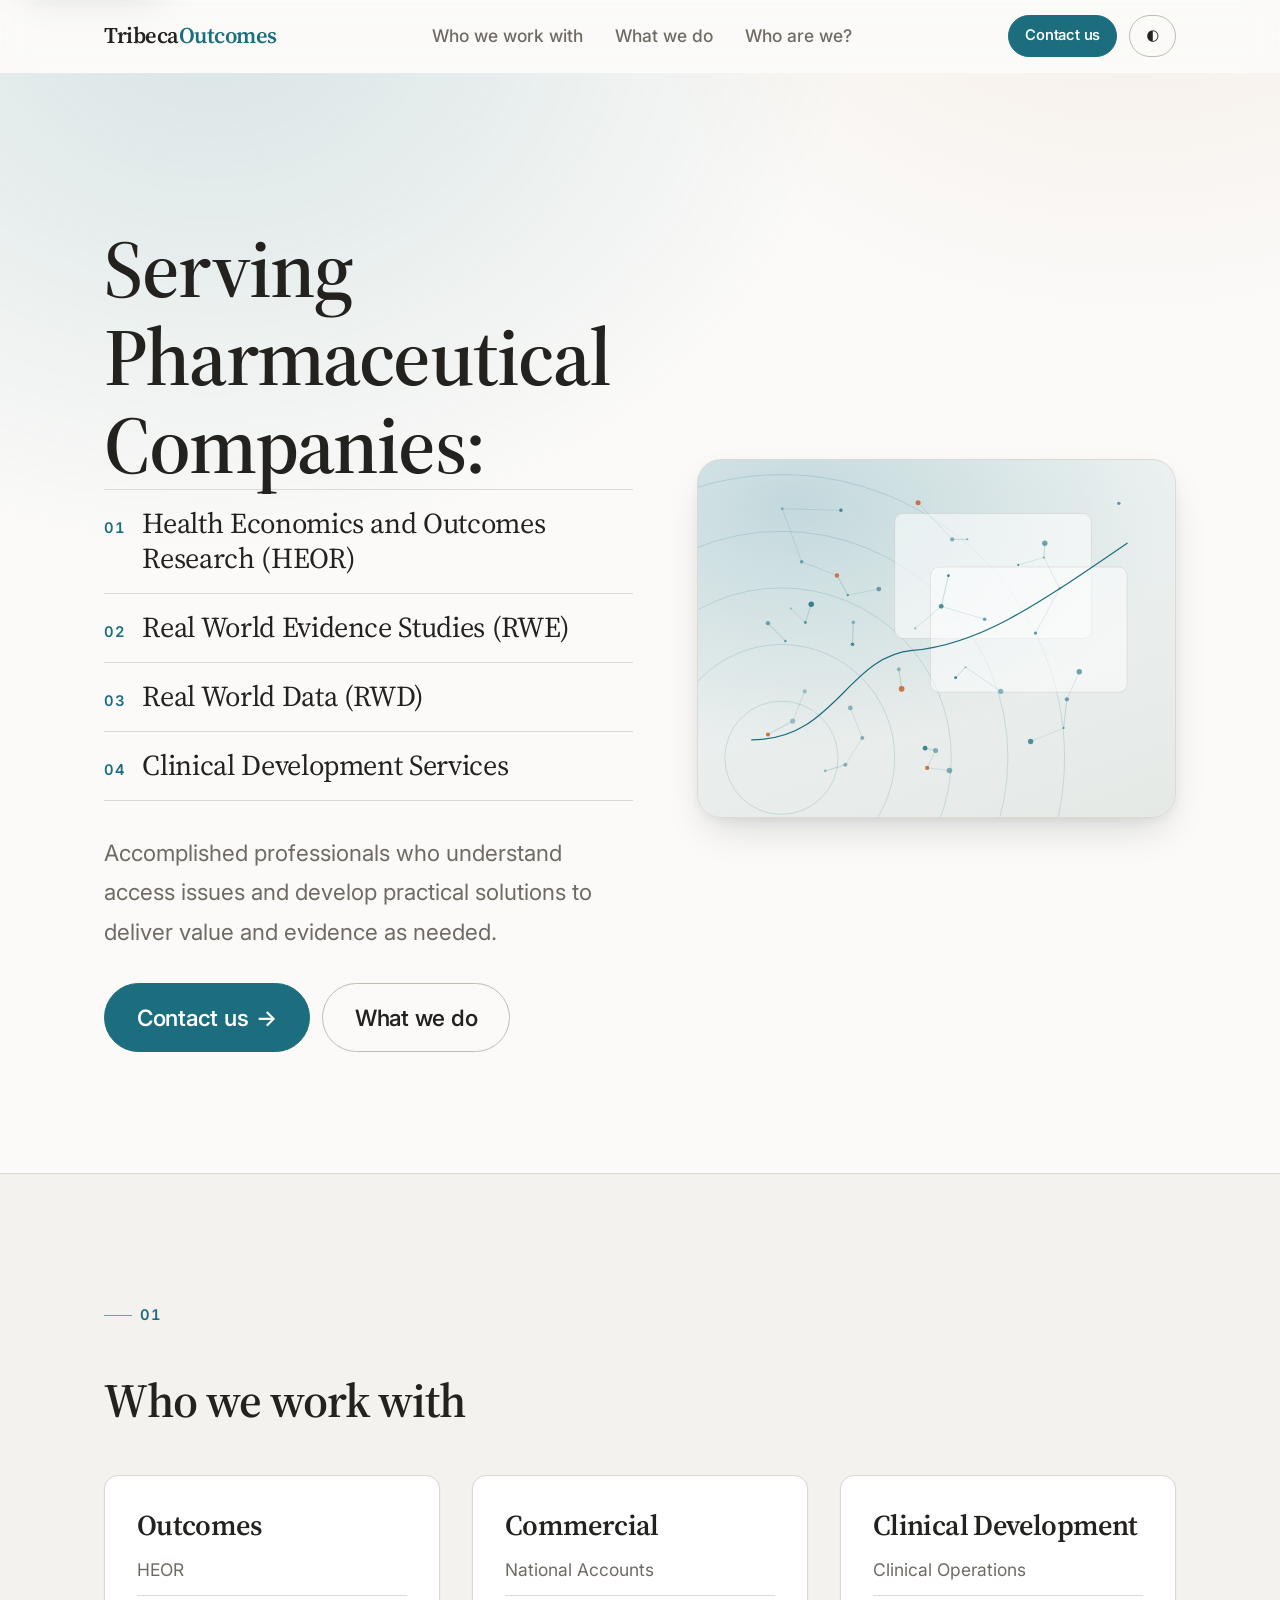
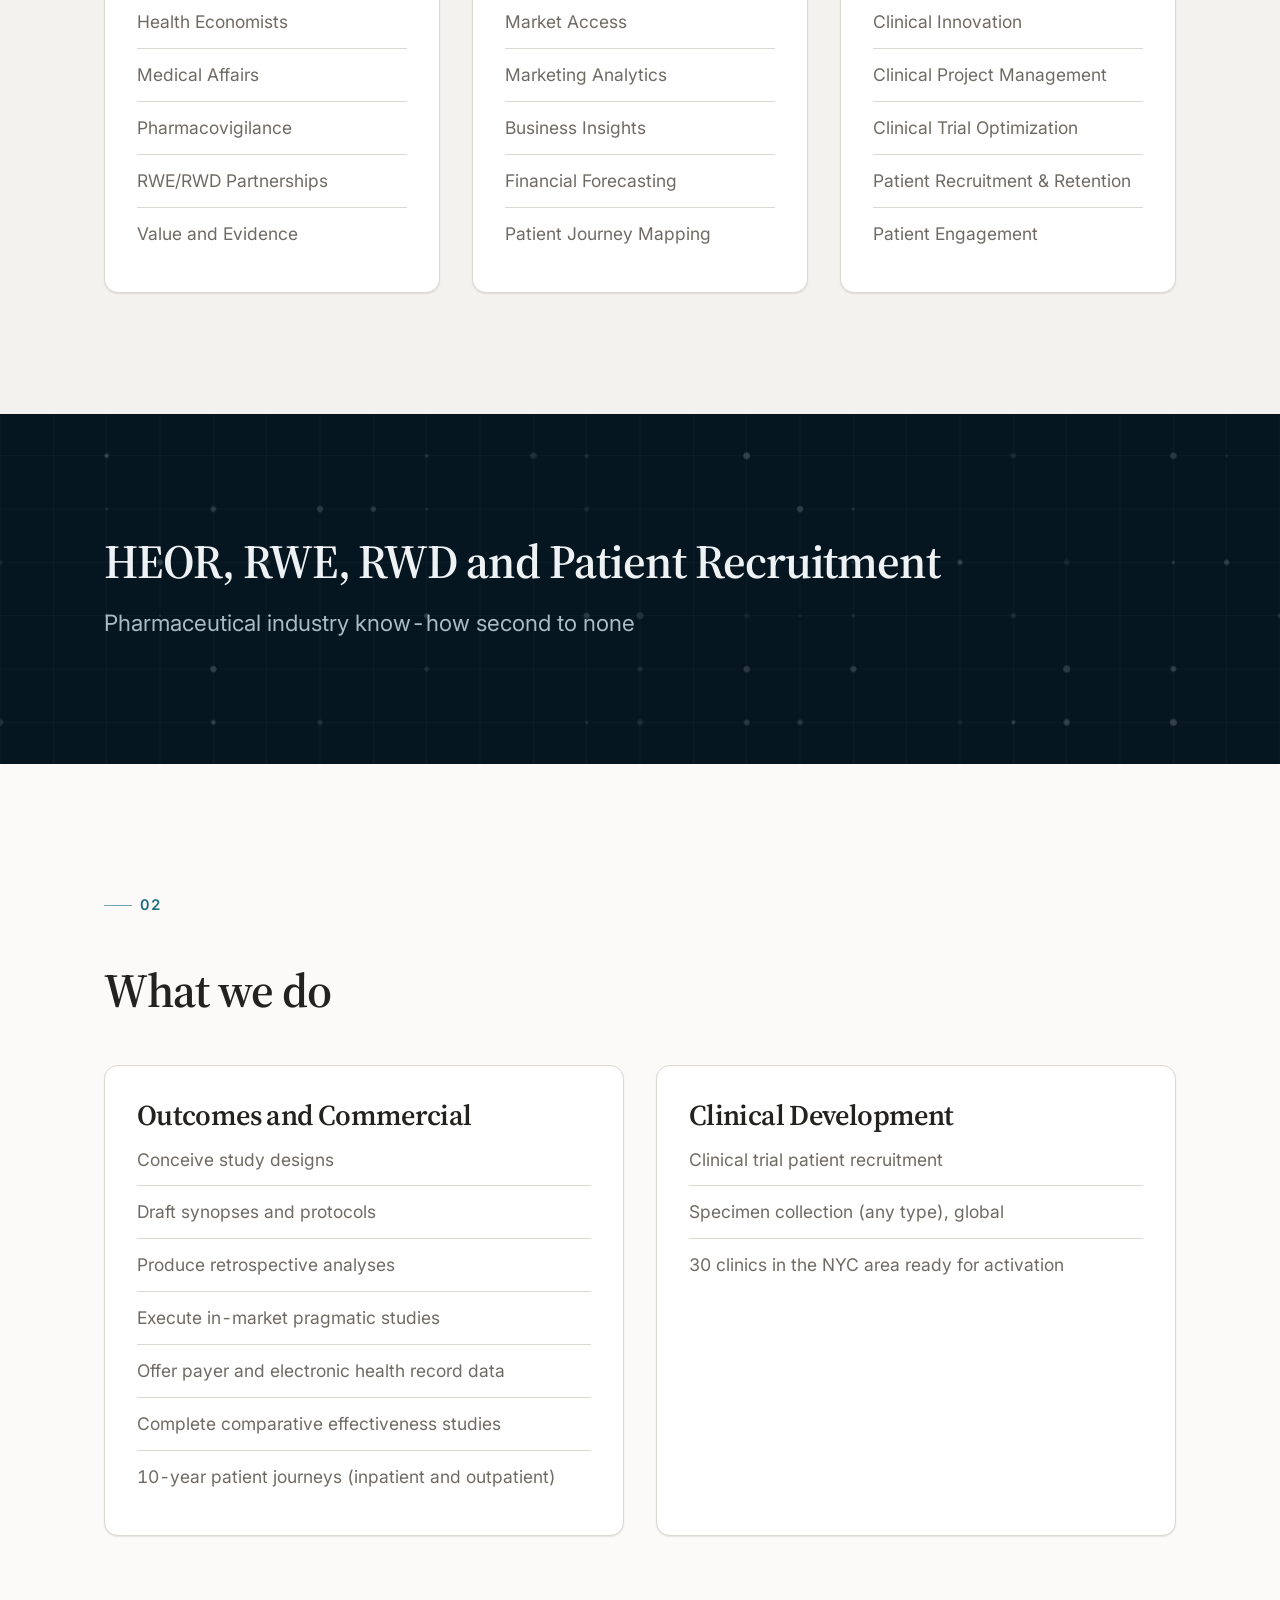
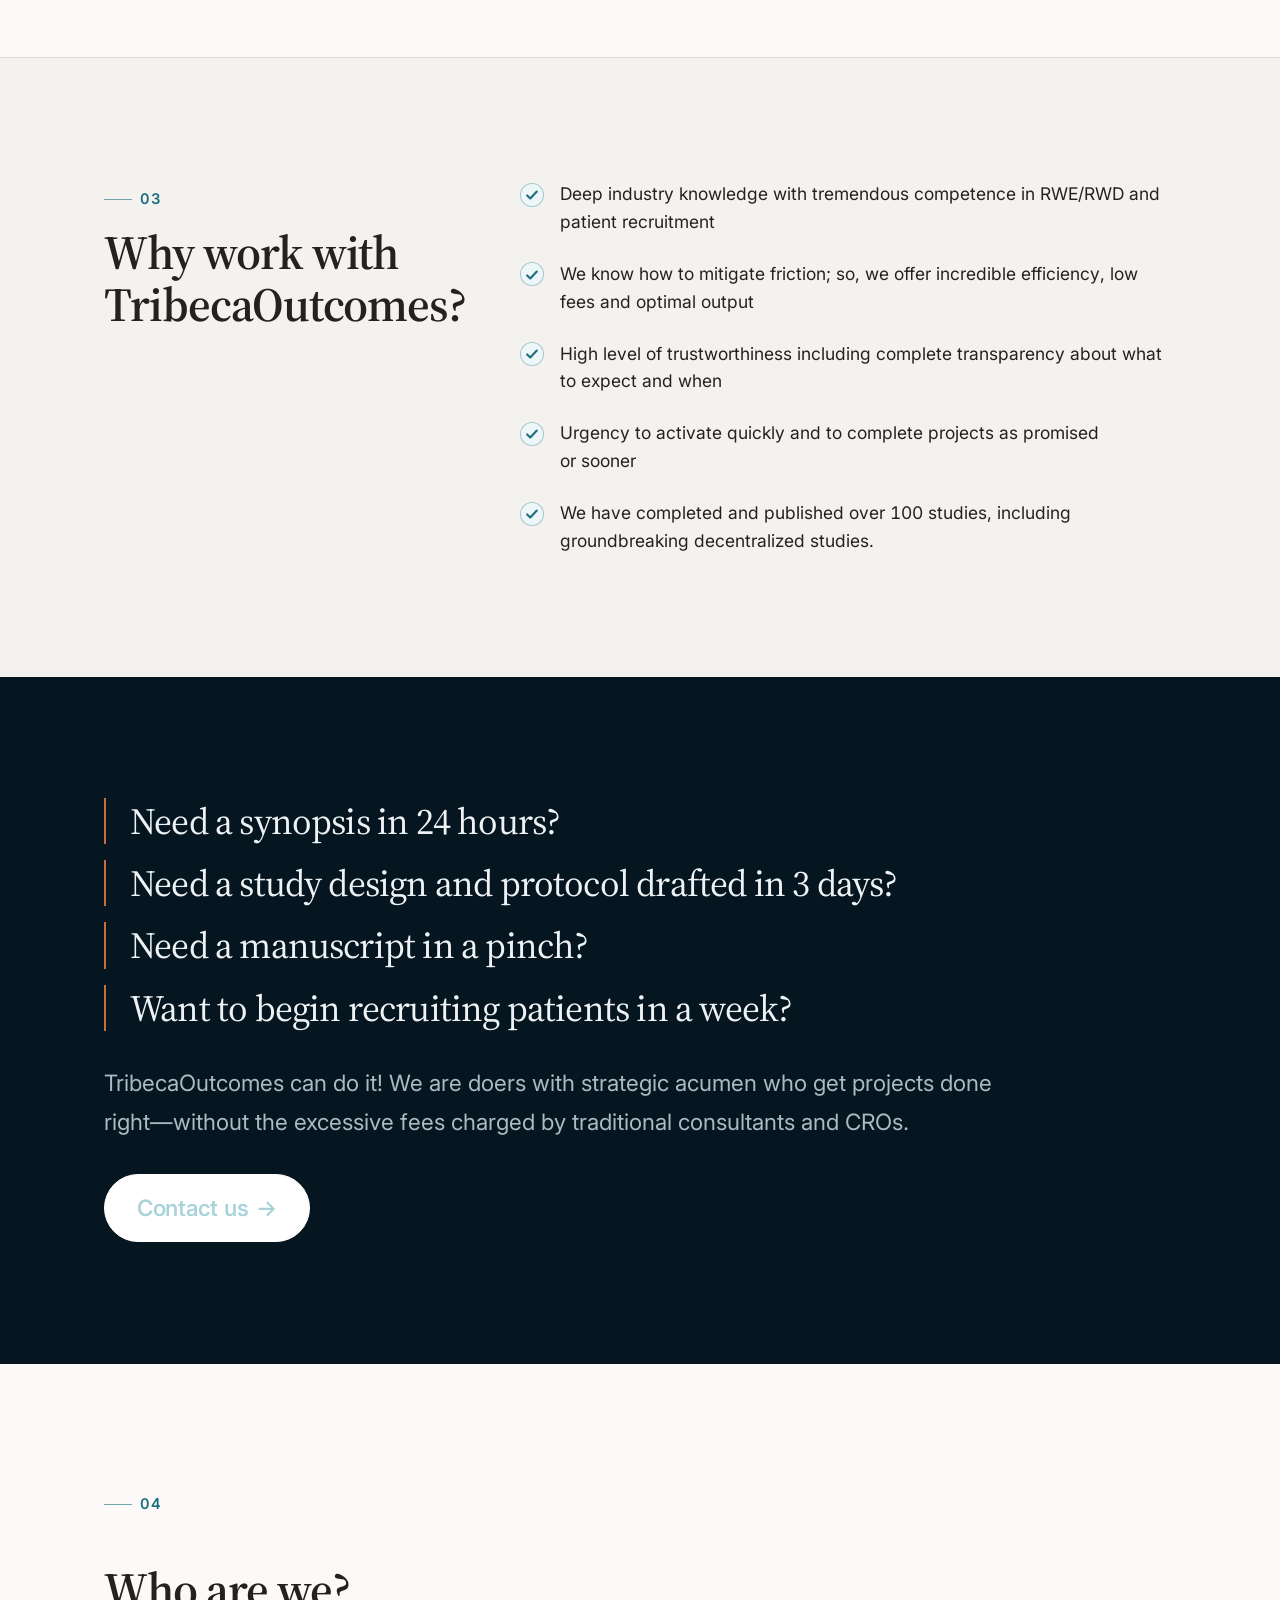
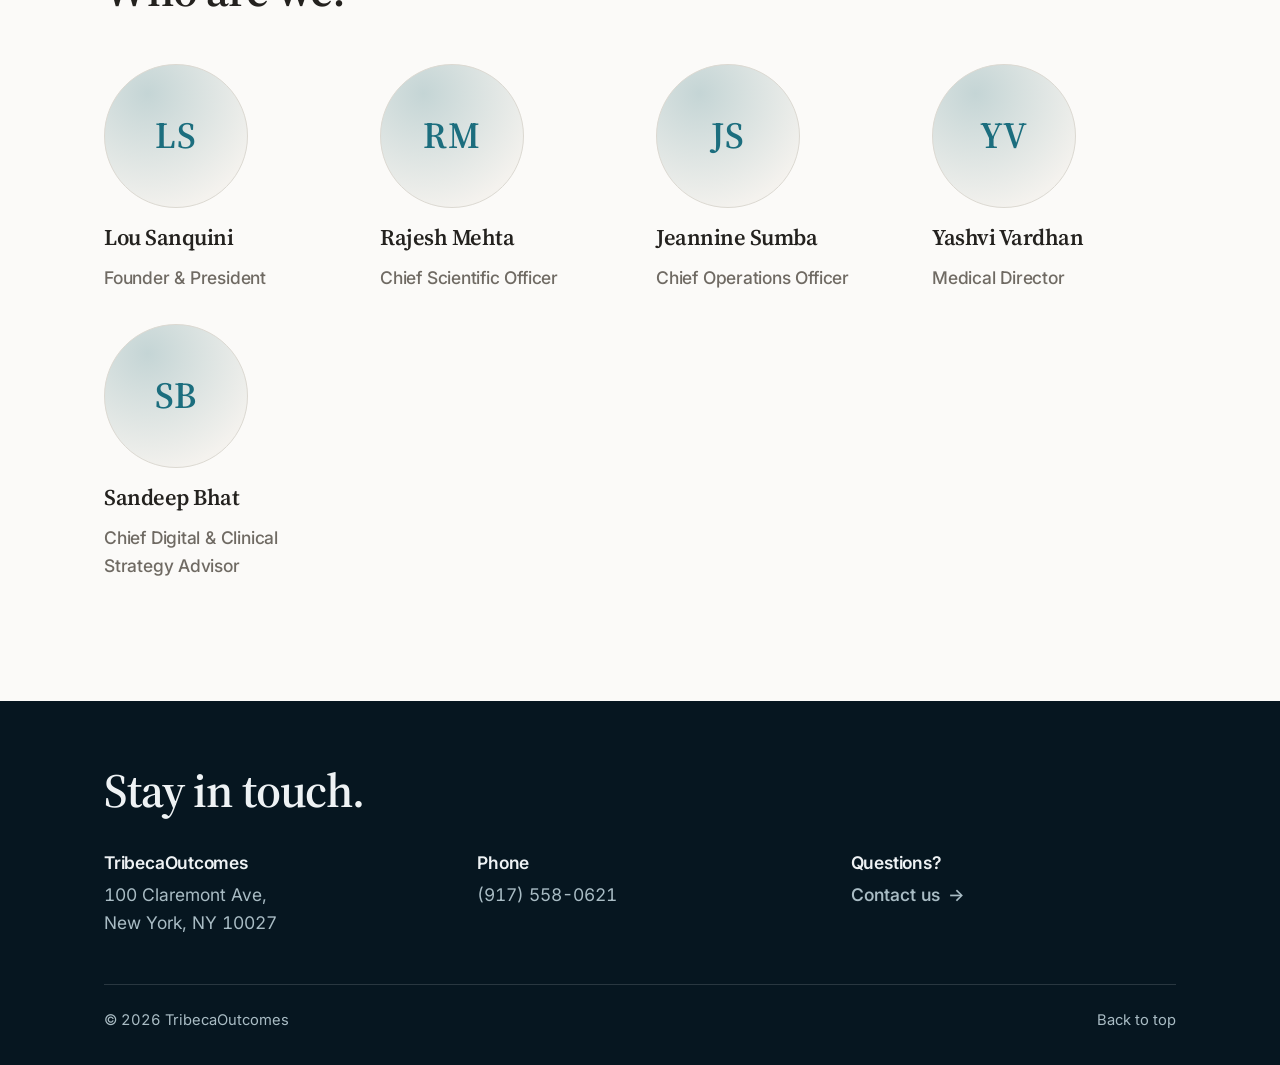
==== index.html @ 64f6a6c3 "Add placeholder artwork and image slots to the home page The rebuild shipped with no imagery at all," ====
<!doctype html>
<html lang="en">
<head>
<meta charset="utf-8">
<meta name="viewport" content="width=device-width, initial-scale=1">
<title>TribecaOutcomes — HEOR, RWE, RWD and Patient Recruitment</title>
<meta name="description" content="Accomplished professionals who understand access issues and develop practical solutions to deliver value and evidence as needed.">
<meta name="theme-color" content="#1c6e7e" media="(prefers-color-scheme: light)">
<meta name="theme-color" content="#0b1419" media="(prefers-color-scheme: dark)">
<link rel="canonical" href="https://www.tribecaoutcomes.com/">

<meta property="og:type" content="website">
<meta property="og:title" content="TribecaOutcomes — HEOR, RWE, RWD and Patient Recruitment">
<meta property="og:description" content="Accomplished professionals who understand access issues and develop practical solutions to deliver value and evidence as needed.">
<meta property="og:url" content="https://www.tribecaoutcomes.com/">

<script src="assets/js/theme-init.js"></script>
<link rel="preconnect" href="https://fonts.googleapis.com">
<link rel="preconnect" href="https://fonts.gstatic.com" crossorigin>
<link href="https://fonts.googleapis.com/css2?family=Inter:wght@400;500;600&family=Source+Serif+4:opsz,wght@8..60,400;8..60,600&display=swap" rel="stylesheet">
<link rel="stylesheet" href="assets/css/tokens.css">
<link rel="stylesheet" href="assets/css/base.css">
<link rel="stylesheet" href="assets/css/layout.css">
<link rel="stylesheet" href="assets/css/components.css">
<link rel="stylesheet" href="assets/css/art.css">

<script type="application/ld+json">
{
  "@context": "https://schema.org",
  "@type": "Organization",
  "name": "TribecaOutcomes",
  "url": "https://www.tribecaoutcomes.com/",
  "telephone": "(917) 558-0621",
  "address": {
    "@type": "PostalAddress",
    "streetAddress": "100 Claremont Ave",
    "addressLocality": "New York",
    "addressRegion": "NY",
    "postalCode": "10027",
    "addressCountry": "US"
  }
}
</script>
</head>
<body>
<a class="skip-link" href="#main">Skip to content</a>

<!-- ============================== HEADER ============================== -->
<header class="site-header" data-header>
  <div class="container site-header__inner">
    <a class="brand" href="./">Tribeca<span class="brand__accent">Outcomes</span></a>

    <nav class="nav" aria-label="Primary">
      <a class="nav__link" href="#who-we-work-with">Who we work with</a>
      <a class="nav__link" href="#what-we-do">What we do</a>
      <a class="nav__link" href="#who-are-we">Who are we?</a>
    </nav>

    <div class="cluster">
      <a class="btn btn--sm" href="contact.html">Contact us</a>
      <button class="btn btn--sm btn--secondary" data-theme-toggle type="button" aria-label="Toggle colour theme">
        <span aria-hidden="true">◐</span>
      </button>
      <button class="nav-toggle" data-nav-toggle type="button" aria-expanded="false" aria-controls="mobile-nav">
        <span class="sr-only">Menu</span><span class="nav-toggle__bars" aria-hidden="true"></span>
      </button>
    </div>
  </div>

  <div class="mobile-nav" id="mobile-nav" data-mobile-nav data-open="false">
    <div class="mobile-nav__inner container">
      <a class="mobile-nav__link" href="#who-we-work-with">Who we work with</a>
      <a class="mobile-nav__link" href="#what-we-do">What we do</a>
      <a class="mobile-nav__link" href="#who-are-we">Who are we?</a>
      <a class="mobile-nav__link" href="contact.html">Contact us</a>
    </div>
  </div>
</header>

<main id="main">

  <!-- ============================== HERO ============================== -->
  <section class="hero hero--split">
    <div class="container">
      <div class="hero__grid">
        <div class="stack stack--lg">
          <h1 class="hero__title">Serving Pharmaceutical Companies:</h1>

          <ul class="list-lead">
            <li>Health Economics and Outcomes Research (HEOR)</li>
            <li>Real World Evidence Studies (RWE)</li>
            <li>Real World Data (RWD)</li>
            <li>Clinical Development Services</li>
          </ul>

          <p class="lede">Accomplished professionals who understand access issues and develop practical solutions to deliver value and evidence as needed.</p>

          <div class="cluster hero__actions">
            <a class="btn btn--lg" href="contact.html">Contact us <span class="btn__arrow" aria-hidden="true">→</span></a>
            <a class="btn btn--lg btn--secondary" href="#what-we-do">What we do</a>
          </div>
        </div>

        <!-- PLACEHOLDER ARTWORK. Purely decorative (aria-hidden), no text.
             To drop in a real photograph, replace this whole .art block with:
               <div class="media-slot"><img src="assets/img/hero.jpg" alt=""></div>
             See assets/img/README.md. -->
        <div class="art" role="presentation">
          <svg viewBox="0 0 800 600" fill="none" aria-hidden="true" preserveAspectRatio="xMidYMid slice">
            <g class="a-drift2"><circle class="a-faint" cx="140" cy="500" r="95" stroke-width="1"/><circle class="a-faint" cx="140" cy="500" r="190" stroke-width="1"/><circle class="a-faint" cx="140" cy="500" r="285" stroke-width="1"/><circle class="a-faint" cx="140" cy="500" r="380" stroke-width="1"/><circle class="a-faint" cx="140" cy="500" r="475" stroke-width="1"/></g>
            <rect class="a-wash" x="0" y="0" width="800" height="600"/>
            <g class="a-drift">
              <rect class="a-panel" x="330" y="90" width="330" height="210" rx="14"/>
              <rect class="a-panel" x="390" y="180" width="330" height="210" rx="14"/>
            </g>
            <g class="a-faint"><line x1="117.4" y1="461.0" x2="158.9" y2="438.5" stroke-width="0.8"/><line x1="537.4" y1="176.4" x2="580.4" y2="163.9" stroke-width="0.8"/><line x1="426.4" y1="133.7" x2="451.9" y2="133.5" stroke-width="0.8"/><line x1="117.3" y1="274.3" x2="146.6" y2="304.1" stroke-width="0.8"/><line x1="190.0" y1="242.4" x2="180.2" y2="273.0" stroke-width="0.8"/><line x1="481.0" y1="267.7" x2="408.1" y2="246.0" stroke-width="0.8"/><line x1="448.8" y1="348.0" x2="432.3" y2="365.6" stroke-width="0.8"/><line x1="303.4" y1="216.9" x2="251.4" y2="227.1" stroke-width="0.8"/><line x1="336.9" y1="351.5" x2="341.7" y2="384.3" stroke-width="0.8"/><line x1="260.6" y1="272.8" x2="259.2" y2="309.6" stroke-width="0.8"/><line x1="233.2" y1="194.1" x2="251.4" y2="227.1" stroke-width="0.8"/><line x1="508.0" y1="388.5" x2="448.8" y2="348.0" stroke-width="0.8"/><line x1="364.4" y1="283.1" x2="408.1" y2="246.0" stroke-width="0.8"/><line x1="251.4" y1="227.1" x2="233.2" y2="194.1" stroke-width="0.8"/><line x1="639.7" y1="355.9" x2="619.0" y2="402.0" stroke-width="0.8"/><line x1="239.8" y1="84.8" x2="141.3" y2="82.3" stroke-width="0.8"/><line x1="180.2" y1="273.0" x2="190.0" y2="242.4" stroke-width="0.8"/><line x1="158.9" y1="438.5" x2="117.4" y2="461.0" stroke-width="0.8"/><line x1="619.0" y1="402.0" x2="613.4" y2="450.2" stroke-width="0.8"/><line x1="247.3" y1="511.9" x2="213.4" y2="522.2" stroke-width="0.8"/><line x1="381.0" y1="484.0" x2="398.7" y2="487.9" stroke-width="0.8"/><line x1="384.6" y1="517.0" x2="398.7" y2="487.9" stroke-width="0.8"/><line x1="398.7" y1="487.9" x2="381.0" y2="484.0" stroke-width="0.8"/><line x1="580.4" y1="163.9" x2="581.9" y2="140.0" stroke-width="0.8"/><line x1="581.9" y1="140.0" x2="580.4" y2="163.9" stroke-width="0.8"/><line x1="179.1" y1="388.7" x2="158.9" y2="438.5" stroke-width="0.8"/><line x1="155.8" y1="249.5" x2="180.2" y2="273.0" stroke-width="0.8"/><line x1="259.2" y1="309.6" x2="260.6" y2="272.8" stroke-width="0.8"/><line x1="213.4" y1="522.2" x2="247.3" y2="511.9" stroke-width="0.8"/><line x1="408.1" y1="246.0" x2="420.2" y2="194.6" stroke-width="0.8"/><line x1="566.3" y1="290.8" x2="607.0" y2="215.8" stroke-width="0.8"/><line x1="451.9" y1="133.5" x2="426.4" y2="133.7" stroke-width="0.8"/><line x1="341.7" y1="384.3" x2="336.9" y2="351.5" stroke-width="0.8"/><line x1="146.6" y1="304.1" x2="117.3" y2="274.3" stroke-width="0.8"/><line x1="421.9" y1="521.4" x2="384.6" y2="517.0" stroke-width="0.8"/><line x1="613.4" y1="450.2" x2="619.0" y2="402.0" stroke-width="0.8"/><line x1="432.3" y1="365.6" x2="448.8" y2="348.0" stroke-width="0.8"/><line x1="255.6" y1="416.4" x2="275.7" y2="466.7" stroke-width="0.8"/><line x1="420.2" y1="194.6" x2="408.1" y2="246.0" stroke-width="0.8"/><line x1="558.1" y1="472.7" x2="613.4" y2="450.2" stroke-width="0.8"/><line x1="275.7" y1="466.7" x2="247.3" y2="511.9" stroke-width="0.8"/><line x1="607.0" y1="215.8" x2="580.4" y2="163.9" stroke-width="0.8"/><line x1="173.9" y1="171.2" x2="233.2" y2="194.1" stroke-width="0.8"/><line x1="369.3" y1="72.1" x2="426.4" y2="133.7" stroke-width="0.8"/><line x1="141.3" y1="82.3" x2="173.9" y2="171.2" stroke-width="0.8"/></g>
            <g><circle class="a-dot-hi" cx="117.4" cy="461.0" r="3.5" opacity="0.95"/><circle class="a-dot" cx="537.4" cy="176.4" r="1.7" opacity="0.78"/><circle class="a-dot" cx="426.4" cy="133.7" r="3.6" opacity="0.49"/><circle class="a-dot" cx="117.3" cy="274.3" r="3.6" opacity="0.57"/><circle class="a-dot" cx="190.0" cy="242.4" r="4.6" opacity="0.84"/><circle class="a-dot" cx="481.0" cy="267.7" r="3.0" opacity="0.62"/><circle class="a-dot" cx="448.8" cy="348.0" r="1.7" opacity="0.42"/><circle class="a-dot" cx="303.4" cy="216.9" r="4.0" opacity="0.59"/><circle class="a-dot" cx="336.9" cy="351.5" r="3.2" opacity="0.41"/><circle class="a-dot" cx="260.6" cy="272.8" r="3.0" opacity="0.43"/><circle class="a-dot" cx="706.1" cy="73.2" r="2.8" opacity="0.68"/><circle class="a-dot-hi" cx="233.2" cy="194.1" r="3.7" opacity="0.95"/><circle class="a-dot" cx="508.0" cy="388.5" r="4.4" opacity="0.47"/><circle class="a-dot" cx="364.4" cy="283.1" r="1.9" opacity="0.40"/><circle class="a-dot" cx="251.4" cy="227.1" r="2.0" opacity="0.68"/><circle class="a-dot" cx="639.7" cy="355.9" r="4.6" opacity="0.61"/><circle class="a-dot" cx="239.8" cy="84.8" r="2.8" opacity="0.79"/><circle class="a-dot" cx="180.2" cy="273.0" r="2.5" opacity="0.67"/><circle class="a-dot" cx="158.9" cy="438.5" r="4.4" opacity="0.36"/><circle class="a-dot" cx="619.0" cy="402.0" r="3.6" opacity="0.58"/><circle class="a-dot" cx="247.3" cy="511.9" r="3.4" opacity="0.46"/><circle class="a-dot" cx="381.0" cy="484.0" r="4.0" opacity="0.82"/><circle class="a-dot-hi" cx="384.6" cy="517.0" r="3.6" opacity="0.95"/><circle class="a-dot" cx="398.7" cy="487.9" r="4.3" opacity="0.49"/><circle class="a-dot" cx="580.4" cy="163.9" r="1.7" opacity="0.49"/><circle class="a-dot" cx="581.9" cy="140.0" r="4.5" opacity="0.61"/><circle class="a-dot" cx="179.1" cy="388.7" r="3.5" opacity="0.36"/><circle class="a-dot" cx="155.8" cy="249.5" r="1.7" opacity="0.40"/><circle class="a-dot" cx="259.2" cy="309.6" r="3.1" opacity="0.74"/><circle class="a-dot" cx="213.4" cy="522.2" r="2.3" opacity="0.40"/><circle class="a-dot" cx="408.1" cy="246.0" r="4.0" opacity="0.77"/><circle class="a-dot" cx="566.3" cy="290.8" r="2.7" opacity="0.69"/><circle class="a-dot" cx="451.9" cy="133.5" r="1.7" opacity="0.50"/><circle class="a-dot-hi" cx="341.7" cy="384.3" r="4.8" opacity="0.95"/><circle class="a-dot" cx="146.6" cy="304.1" r="2.2" opacity="0.61"/><circle class="a-dot" cx="421.9" cy="521.4" r="4.7" opacity="0.51"/><circle class="a-dot" cx="613.4" cy="450.2" r="1.7" opacity="0.69"/><circle class="a-dot" cx="432.3" cy="365.6" r="2.4" opacity="0.84"/><circle class="a-dot" cx="255.6" cy="416.4" r="3.9" opacity="0.46"/><circle class="a-dot" cx="420.2" cy="194.6" r="2.3" opacity="0.84"/><circle class="a-dot" cx="558.1" cy="472.7" r="4.5" opacity="0.74"/><circle class="a-dot" cx="275.7" cy="466.7" r="3.3" opacity="0.49"/><circle class="a-dot" cx="607.0" cy="215.8" r="2.3" opacity="0.41"/><circle class="a-dot" cx="173.9" cy="171.2" r="3.0" opacity="0.56"/><circle class="a-dot-hi" cx="369.3" cy="72.1" r="4.2" opacity="0.95"/><circle class="a-dot" cx="141.3" cy="82.3" r="2.4" opacity="0.38"/></g>
            <g class="a-line a-pulse" stroke-width="2">
              <path d="M90 470 C 230 470, 250 330, 360 320 S 560 250, 720 140" stroke-linecap="round"/>
            </g>
          </svg>
        </div>
      </div>
    </div>
  </section>

  <!-- ========================= WHO WE WORK WITH ========================= -->
  <section class="section section--sunk section--ruled" id="who-we-work-with">
    <div class="container stack stack--xl">
      <div class="stack">
        <p class="eyebrow">01</p>
        <h2>Who we work with</h2>
      </div>

      <div class="grid grid--3" data-reveal data-reveal-group>
        <article class="card">
          <h3 class="card__title">Outcomes</h3>
          <ul class="list-rule">
            <li>HEOR</li>
            <li>Health Economists</li>
            <li>Medical Affairs</li>
            <li>Pharmacovigilance</li>
            <li>RWE/RWD Partnerships</li>
            <li>Value and Evidence</li>
          </ul>
        </article>

        <article class="card">
          <h3 class="card__title">Commercial</h3>
          <ul class="list-rule">
            <li>National Accounts</li>
            <li>Market Access</li>
            <li>Marketing Analytics</li>
            <li>Business Insights</li>
            <li>Financial Forecasting</li>
            <li>Patient Journey Mapping</li>
          </ul>
        </article>

        <article class="card">
          <h3 class="card__title">Clinical Development</h3>
          <ul class="list-rule">
            <li>Clinical Operations</li>
            <li>Clinical Innovation</li>
            <li>Clinical Project Management</li>
            <li>Clinical Trial Optimization</li>
            <li>Patient Recruitment &amp; Retention</li>
            <li>Patient Engagement</li>
          </ul>
        </article>
      </div>
    </div>
  </section>

  <!-- ========================= POSITIONING BAND ========================= -->
  <section class="section section--inverse has-band-art">
    <div class="band-art" aria-hidden="true">
      <svg viewBox="0 0 1440 420" fill="none" aria-hidden="true" preserveAspectRatio="xMidYMid slice">
        <g stroke="currentColor" opacity="0.13"><line x1="0" y1="0" x2="0" y2="420" stroke-width="0.6"/><line x1="60" y1="0" x2="60" y2="420" stroke-width="0.6"/><line x1="120" y1="0" x2="120" y2="420" stroke-width="0.6"/><line x1="180" y1="0" x2="180" y2="420" stroke-width="0.6"/><line x1="240" y1="0" x2="240" y2="420" stroke-width="0.6"/><line x1="300" y1="0" x2="300" y2="420" stroke-width="0.6"/><line x1="360" y1="0" x2="360" y2="420" stroke-width="0.6"/><line x1="420" y1="0" x2="420" y2="420" stroke-width="0.6"/><line x1="480" y1="0" x2="480" y2="420" stroke-width="0.6"/><line x1="540" y1="0" x2="540" y2="420" stroke-width="0.6"/><line x1="600" y1="0" x2="600" y2="420" stroke-width="0.6"/><line x1="660" y1="0" x2="660" y2="420" stroke-width="0.6"/><line x1="720" y1="0" x2="720" y2="420" stroke-width="0.6"/><line x1="780" y1="0" x2="780" y2="420" stroke-width="0.6"/><line x1="840" y1="0" x2="840" y2="420" stroke-width="0.6"/><line x1="900" y1="0" x2="900" y2="420" stroke-width="0.6"/><line x1="960" y1="0" x2="960" y2="420" stroke-width="0.6"/><line x1="1020" y1="0" x2="1020" y2="420" stroke-width="0.6"/><line x1="1080" y1="0" x2="1080" y2="420" stroke-width="0.6"/><line x1="1140" y1="0" x2="1140" y2="420" stroke-width="0.6"/><line x1="1200" y1="0" x2="1200" y2="420" stroke-width="0.6"/><line x1="1260" y1="0" x2="1260" y2="420" stroke-width="0.6"/><line x1="1320" y1="0" x2="1320" y2="420" stroke-width="0.6"/><line x1="1380" y1="0" x2="1380" y2="420" stroke-width="0.6"/><line x1="1440" y1="0" x2="1440" y2="420" stroke-width="0.6"/><line x1="0" y1="0" x2="1440" y2="0" stroke-width="0.6"/><line x1="0" y1="60" x2="1440" y2="60" stroke-width="0.6"/><line x1="0" y1="120" x2="1440" y2="120" stroke-width="0.6"/><line x1="0" y1="180" x2="1440" y2="180" stroke-width="0.6"/><line x1="0" y1="240" x2="1440" y2="240" stroke-width="0.6"/><line x1="0" y1="300" x2="1440" y2="300" stroke-width="0.6"/><line x1="0" y1="360" x2="1440" y2="360" stroke-width="0.6"/><line x1="0" y1="420" x2="1440" y2="420" stroke-width="0.6"/></g>
        <g fill="currentColor" opacity="0.5"><circle cx="840" cy="300" r="3.6" opacity="0.61"/><circle cx="1200" cy="180" r="3.3" opacity="0.26"/><circle cx="720" cy="240" r="3.9" opacity="0.47"/><circle cx="1140" cy="240" r="3.0" opacity="0.36"/><circle cx="660" cy="60" r="2.5" opacity="0.37"/><circle cx="660" cy="240" r="3.4" opacity="0.63"/><circle cx="600" cy="0" r="3.5" opacity="0.24"/><circle cx="900" cy="120" r="3.5" opacity="0.68"/><circle cx="900" cy="0" r="3.6" opacity="0.22"/><circle cx="240" cy="180" r="1.7" opacity="0.27"/><circle cx="1080" cy="360" r="2.8" opacity="0.24"/><circle cx="360" cy="360" r="3.0" opacity="0.46"/><circle cx="180" cy="240" r="1.5" opacity="0.33"/><circle cx="360" cy="120" r="3.5" opacity="0.62"/><circle cx="1320" cy="300" r="3.3" opacity="0.56"/><circle cx="960" cy="300" r="3.5" opacity="0.55"/><circle cx="900" cy="360" r="1.9" opacity="0.35"/><circle cx="1320" cy="180" r="1.8" opacity="0.69"/><circle cx="660" cy="360" r="1.9" opacity="0.46"/><circle cx="240" cy="300" r="3.5" opacity="0.73"/><circle cx="1320" cy="300" r="2.2" opacity="0.53"/><circle cx="1320" cy="60" r="3.6" opacity="0.61"/><circle cx="540" cy="180" r="1.6" opacity="0.46"/><circle cx="480" cy="0" r="2.5" opacity="0.48"/><circle cx="1320" cy="360" r="3.9" opacity="0.77"/><circle cx="600" cy="60" r="3.6" opacity="0.42"/><circle cx="1440" cy="240" r="2.8" opacity="0.48"/><circle cx="0" cy="360" r="3.8" opacity="0.44"/><circle cx="660" cy="0" r="3.1" opacity="0.67"/><circle cx="1140" cy="360" r="2.2" opacity="0.79"/><circle cx="960" cy="300" r="3.1" opacity="0.23"/><circle cx="720" cy="300" r="3.0" opacity="0.37"/><circle cx="480" cy="120" r="1.9" opacity="0.35"/><circle cx="1380" cy="60" r="1.8" opacity="0.27"/><circle cx="480" cy="300" r="2.9" opacity="0.39"/><circle cx="120" cy="120" r="2.0" opacity="0.29"/><circle cx="180" cy="0" r="1.8" opacity="0.62"/><circle cx="1380" cy="180" r="2.9" opacity="0.69"/><circle cx="0" cy="180" r="2.9" opacity="0.28"/><circle cx="120" cy="60" r="2.5" opacity="0.76"/><circle cx="720" cy="360" r="3.5" opacity="0.38"/><circle cx="1080" cy="180" r="2.8" opacity="0.61"/><circle cx="960" cy="120" r="1.8" opacity="0.46"/><circle cx="1320" cy="420" r="2.9" opacity="0.76"/><circle cx="1020" cy="180" r="1.8" opacity="0.27"/><circle cx="480" cy="60" r="2.1" opacity="0.48"/><circle cx="840" cy="240" r="3.3" opacity="0.20"/><circle cx="120" cy="60" r="1.9" opacity="0.27"/><circle cx="840" cy="60" r="3.8" opacity="0.76"/><circle cx="300" cy="180" r="3.8" opacity="0.32"/><circle cx="240" cy="120" r="3.5" opacity="0.45"/><circle cx="240" cy="360" r="2.6" opacity="0.78"/><circle cx="1200" cy="300" r="4.0" opacity="0.62"/><circle cx="1080" cy="180" r="2.8" opacity="0.40"/><circle cx="660" cy="120" r="3.0" opacity="0.28"/><circle cx="1200" cy="360" r="3.9" opacity="0.26"/><circle cx="900" cy="360" r="3.2" opacity="0.45"/><circle cx="840" cy="0" r="2.8" opacity="0.28"/><circle cx="840" cy="360" r="3.2" opacity="0.60"/><circle cx="1140" cy="60" r="3.2" opacity="0.31"/><circle cx="900" cy="240" r="2.1" opacity="0.23"/><circle cx="960" cy="180" r="1.8" opacity="0.52"/><circle cx="360" cy="180" r="2.6" opacity="0.64"/><circle cx="1200" cy="360" r="3.2" opacity="0.69"/><circle cx="480" cy="240" r="2.9" opacity="0.64"/><circle cx="240" cy="120" r="2.2" opacity="0.42"/><circle cx="180" cy="180" r="3.2" opacity="0.71"/><circle cx="120" cy="240" r="2.4" opacity="0.61"/><circle cx="960" cy="240" r="2.3" opacity="0.29"/><circle cx="420" cy="120" r="2.9" opacity="0.65"/></g>
      </svg>
    </div>
    <div class="container stack">
      <h2 class="measure">HEOR, RWE, RWD and Patient Recruitment</h2>
      <p class="lede">Pharmaceutical industry know-how second to none</p>
    </div>
  </section>

  <!-- ============================ WHAT WE DO ============================ -->
  <section class="section" id="what-we-do">
    <div class="container stack stack--xl">
      <div class="stack">
        <p class="eyebrow">02</p>
        <h2>What we do</h2>
      </div>

      <div class="grid grid--2" data-reveal data-reveal-group>
        <article class="card">
          <h3 class="card__title">Outcomes and Commercial</h3>
          <ul class="list-rule">
            <li>Conceive study designs</li>
            <li>Draft synopses and protocols</li>
            <li>Produce retrospective analyses</li>
            <li>Execute in-market pragmatic studies</li>
            <li>Offer payer and electronic health record data</li>
            <li>Complete comparative effectiveness studies</li>
            <li>10-year patient journeys (inpatient and outpatient)</li>
          </ul>
        </article>

        <article class="card">
          <h3 class="card__title">Clinical Development</h3>
          <ul class="list-rule">
            <li>Clinical trial patient recruitment</li>
            <li>Specimen collection (any type), global</li>
            <li>30 clinics in the NYC area ready for activation</li>
          </ul>
        </article>
      </div>
    </div>
  </section>

  <!-- =========================== WHY WORK WITH =========================== -->
  <section class="section section--sunk section--ruled" id="why-work-with-us">
    <div class="container">
      <div class="grid grid--split">
        <div class="sticky-label stack">
          <p class="eyebrow">03</p>
          <h2>Why work with TribecaOutcomes?</h2>
        </div>

        <ul class="list-check" data-reveal>
          <li>Deep industry knowledge with tremendous competence in RWE/RWD and patient recruitment</li>
          <li>We know how to mitigate friction; so, we offer incredible efficiency, low fees and optimal output</li>
          <li>High level of trustworthiness including complete transparency about what to expect and when</li>
          <li>Urgency to activate quickly and to complete projects as promised or sooner</li>
          <li>We have completed and published over 100 studies, including groundbreaking decentralized studies.</li>
        </ul>
      </div>
    </div>
  </section>

  <!-- ============================= THE ASK ============================= -->
  <section class="section section--inverse" id="need">
    <div class="container stack stack--xl">
      <ul class="question-list" data-reveal data-reveal-group>
        <li>Need a synopsis in 24 hours?</li>
        <li>Need a study design and protocol drafted in 3 days?</li>
        <li>Need a manuscript in a pinch?</li>
        <li>Want to begin recruiting patients in a week?</li>
      </ul>

      <div class="stack stack--lg">
        <p class="lede">TribecaOutcomes can do it! We are doers with strategic acumen who get projects done right—without the excessive fees charged by traditional consultants and CROs.</p>
        <div class="cluster">
          <a class="btn btn--lg btn--on-dark" href="contact.html">Contact us <span class="btn__arrow" aria-hidden="true">→</span></a>
        </div>
      </div>
    </div>
  </section>

  <!-- ============================ WHO ARE WE ============================ -->
  <section class="section" id="who-are-we">
    <div class="container stack stack--xl">
      <div class="stack">
        <p class="eyebrow">04</p>
        <h2>Who are we?</h2>
      </div>

      <!-- Monogram avatars stand in until portraits are supplied. Replacing one
           with <img class="team-card__avatar" src="…" alt=""> needs no other change. -->
      <div class="team-grid" data-reveal data-reveal-group>
        <article class="team-card">
          <div class="team-card__avatar" aria-hidden="true">LS</div>
          <div class="stack stack--sm">
            <h3 class="team-card__name">Lou Sanquini</h3>
            <p class="team-card__role">Founder &amp; President</p>
          </div>
        </article>

        <article class="team-card">
          <div class="team-card__avatar" aria-hidden="true">RM</div>
          <div class="stack stack--sm">
            <h3 class="team-card__name">Rajesh Mehta</h3>
            <p class="team-card__role">Chief Scientific Officer</p>
          </div>
        </article>

        <article class="team-card">
          <div class="team-card__avatar" aria-hidden="true">JS</div>
          <div class="stack stack--sm">
            <h3 class="team-card__name">Jeannine Sumba</h3>
            <p class="team-card__role">Chief Operations Officer</p>
          </div>
        </article>

        <article class="team-card">
          <div class="team-card__avatar" aria-hidden="true">YV</div>
          <div class="stack stack--sm">
            <h3 class="team-card__name">Yashvi Vardhan</h3>
            <p class="team-card__role">Medical Director</p>
          </div>
        </article>

        <article class="team-card">
          <div class="team-card__avatar" aria-hidden="true">SB</div>
          <div class="stack stack--sm">
            <h3 class="team-card__name">Sandeep Bhat</h3>
            <p class="team-card__role">Chief Digital &amp; Clinical Strategy Advisor</p>
          </div>
        </article>
      </div>
    </div>
  </section>

</main>

<!-- ============================== FOOTER ============================== -->
<footer class="site-footer">
  <div class="container stack stack--lg">
    <h2>Stay in touch.</h2>

    <div class="footer__grid">
      <div class="detail">
        <span class="detail__label">TribecaOutcomes</span>
        <address class="detail__value">
          100 Claremont Ave,<br>
          New York, NY 10027
        </address>
      </div>

      <div class="detail">
        <span class="detail__label">Phone</span>
        <p class="detail__value"><a href="tel:+19175580621">(917) 558-0621</a></p>
      </div>

      <div class="detail">
        <span class="detail__label">Questions?</span>
        <p class="detail__value"><a class="link-arrow" href="contact.html">Contact us</a></p>
      </div>
    </div>

    <div class="footer__bottom">
      <span>&copy; <span id="year">2026</span> TribecaOutcomes</span>
      <a href="#main">Back to top</a>
    </div>
  </div>
</footer>

<script>document.getElementById("year").textContent = new Date().getFullYear();</script>
<script src="assets/js/site.js" defer></script>
</body>
</html>
---- assets/css/tokens.css ----
/* ==========================================================================
   Design tokens — the single source of truth for the visual language.
   Change a value here and it propagates across every page.
   ========================================================================== */

:root {
  /* --- Brand ------------------------------------------------------------ */
  --ink-900: #061620;
  --ink-800: #0a1f2c;
  --ink-700: #123a4d;
  --ink-600: #1a5266;
  --ink-500: #1c6e7e;
  --ink-400: #3f909c;
  --ink-300: #6fb3be;
  --ink-200: #a8d2d9;
  --ink-100: #dceef0;
  --ink-050: #eef7f8;

  /* Sparing warm accent — data highlights, pull quotes, one CTA per view. */
  --clay-600: #9e5228;
  --clay-500: #c2703d;
  --clay-400: #dd9161;
  --clay-100: #f6e5d9;

  /* --- Neutrals (warm, so the page reads as paper rather than screen) ---- */
  --paper: #fbfaf8;
  --paper-sunk: #f4f2ee;
  --n-050: #f7f6f3;
  --n-100: #ebe9e4;
  --n-200: #dcd9d2;
  --n-300: #c0bcb3;
  --n-400: #97928a;   /* decorative only — 2.96:1 on paper, never use for text */
  --n-450: #736e66;   /* lightest text that still clears AA on every surface */
  --n-500: #6f6a63;
  --n-600: #524e49;
  --n-700: #3a3733;
  --n-800: #24221f;
  --n-900: #131211;

  /* --- Semantic surface + text (remapped wholesale in dark mode) --------- */
  --bg: var(--paper);
  --bg-sunk: var(--paper-sunk);
  --bg-raised: #ffffff;
  --bg-inverse: var(--ink-900);

  --text: var(--n-800);
  --text-muted: var(--n-500);
  --text-faint: var(--n-450);
  --text-on-inverse: #eef2f4;
  --text-on-inverse-muted: #a9bcc4;

  --accent: var(--ink-500);
  --accent-hover: var(--ink-600);
  --accent-soft: var(--ink-050);
  --highlight: var(--clay-500);

  --line: var(--n-200);
  --line-strong: var(--n-300);
  --line-inverse: rgba(255, 255, 255, 0.14);

  --focus: var(--ink-500);

  /* --- Typography ------------------------------------------------------- */
  --font-display: "Source Serif 4", ui-serif, Georgia, "Times New Roman", serif;
  --font-body: "Inter", ui-sans-serif, system-ui, -apple-system, "Segoe UI", sans-serif;
  --font-mono: ui-monospace, "SF Mono", "Cascadia Mono", Menlo, monospace;

  /* Fluid scale: min at 360px viewport, max at 1280px. */
  --step--1: clamp(0.83rem, 0.80rem + 0.15vw, 0.92rem);
  --step-0:  clamp(1.00rem, 0.96rem + 0.20vw, 1.09rem);
  --step-1:  clamp(1.20rem, 1.12rem + 0.36vw, 1.44rem);
  --step-2:  clamp(1.44rem, 1.30rem + 0.62vw, 1.90rem);
  --step-3:  clamp(1.73rem, 1.50rem + 1.01vw, 2.50rem);
  --step-4:  clamp(2.07rem, 1.71rem + 1.58vw, 3.30rem);
  --step-5:  clamp(2.49rem, 1.93rem + 2.44vw, 4.35rem);
  --step-6:  clamp(2.99rem, 2.14rem + 3.68vw, 5.73rem);

  --leading-tight: 1.08;
  --leading-snug: 1.25;
  --leading-normal: 1.6;
  --leading-loose: 1.75;

  --tracking-tight: -0.022em;
  --tracking-snug: -0.012em;
  --tracking-wide: 0.08em;

  /* Optimal line length for long-form reading. */
  --measure: 64ch;
  --measure-narrow: 46ch;

  /* --- Space (4px base, geometric-ish so rhythm is obvious) -------------- */
  --sp-1: 0.25rem;
  --sp-2: 0.5rem;
  --sp-3: 0.75rem;
  --sp-4: 1rem;
  --sp-5: 1.5rem;
  --sp-6: 2rem;
  --sp-7: 3rem;
  --sp-8: 4rem;
  --sp-9: 6rem;
  --sp-10: 8rem;

  /* Section rhythm scales with the viewport so mobile never feels padded out. */
  --section-y: clamp(3.5rem, 2rem + 7vw, 8rem);
  --gutter: clamp(1rem, 0.4rem + 3vw, 2.5rem);
  --container: 72rem;
  --container-tight: 56rem;

  /* --- Shape ------------------------------------------------------------ */
  --radius-sm: 4px;
  --radius: 8px;
  --radius-lg: 14px;
  --radius-xl: 24px;
  --radius-pill: 999px;

  /* --- Elevation (tinted with the brand hue, never pure black) ---------- */
  --shadow-sm: 0 1px 2px rgba(6, 22, 32, 0.06), 0 1px 1px rgba(6, 22, 32, 0.04);
  --shadow: 0 2px 4px rgba(6, 22, 32, 0.05), 0 6px 16px -6px rgba(6, 22, 32, 0.12);
  --shadow-lg: 0 4px 8px rgba(6, 22, 32, 0.04), 0 18px 40px -12px rgba(6, 22, 32, 0.18);
  --shadow-focus: 0 0 0 3px var(--bg), 0 0 0 5px var(--focus);

  /* --- Motion ----------------------------------------------------------- */
  --ease-out: cubic-bezier(0.22, 1, 0.36, 1);
  --ease-in-out: cubic-bezier(0.65, 0, 0.35, 1);
  --dur-fast: 140ms;
  --dur: 240ms;
  --dur-slow: 520ms;
}

/* --- Dark mode: opt-out-able via [data-theme="light"] on :root ----------- */
@media (prefers-color-scheme: dark) {
  :root:not([data-theme="light"]) {
    --bg: #0b1419;
    --bg-sunk: #081015;
    --bg-raised: #111e25;
    --bg-inverse: #050d11;

    --text: #e7edef;
    --text-muted: #a2b1b7;
    --text-faint: #7d8c92;
    --text-on-inverse: #e7edef;
    --text-on-inverse-muted: #9aabb2;

    --accent: var(--ink-300);
    --accent-hover: var(--ink-200);
    --accent-soft: rgba(111, 179, 190, 0.12);
    --highlight: var(--clay-400);

    --line: rgba(255, 255, 255, 0.10);
    --line-strong: rgba(255, 255, 255, 0.20);
    --line-inverse: rgba(255, 255, 255, 0.12);

    --focus: var(--ink-300);

    --shadow-sm: 0 1px 2px rgba(0, 0, 0, 0.5);
    --shadow: 0 2px 4px rgba(0, 0, 0, 0.4), 0 6px 16px -6px rgba(0, 0, 0, 0.6);
    --shadow-lg: 0 4px 8px rgba(0, 0, 0, 0.4), 0 18px 40px -12px rgba(0, 0, 0, 0.7);
  }
}

/* --- Explicit dark, for a manual theme toggle ---------------------------- */
:root[data-theme="dark"] {
  --bg: #0b1419;
  --bg-sunk: #081015;
  --bg-raised: #111e25;
  --bg-inverse: #050d11;

  --text: #e7edef;
  --text-muted: #a2b1b7;
  --text-faint: #7d8c92;
  --text-on-inverse: #e7edef;
  --text-on-inverse-muted: #9aabb2;

  --accent: var(--ink-300);
  --accent-hover: var(--ink-200);
  --accent-soft: rgba(111, 179, 190, 0.12);
  --highlight: var(--clay-400);

  --line: rgba(255, 255, 255, 0.10);
  --line-strong: rgba(255, 255, 255, 0.20);
  --line-inverse: rgba(255, 255, 255, 0.12);

  --focus: var(--ink-300);

  --shadow-sm: 0 1px 2px rgba(0, 0, 0, 0.5);
  --shadow: 0 2px 4px rgba(0, 0, 0, 0.4), 0 6px 16px -6px rgba(0, 0, 0, 0.6);
  --shadow-lg: 0 4px 8px rgba(0, 0, 0, 0.4), 0 18px 40px -12px rgba(0, 0, 0, 0.7);
}
---- assets/css/base.css ----
/* ==========================================================================
   Reset + base typography. Everything here is content-agnostic.
   ========================================================================== */

*, *::before, *::after { box-sizing: border-box; }

* { margin: 0; }

html {
  -webkit-text-size-adjust: 100%;
  scroll-behavior: smooth;
  scroll-padding-top: 6rem; /* clears the sticky header on anchor jumps */
}

@media (prefers-reduced-motion: reduce) {
  html { scroll-behavior: auto; }
  *, *::before, *::after {
    animation-duration: 0.01ms !important;
    animation-iteration-count: 1 !important;
    transition-duration: 0.01ms !important;
  }
}

body {
  background: var(--bg);
  color: var(--text);
  font-family: var(--font-body);
  font-size: var(--step-0);
  line-height: var(--leading-normal);
  font-synthesis-weight: none;
  -webkit-font-smoothing: antialiased;
  text-rendering: optimizeLegibility;
  font-variant-numeric: tabular-nums;
  min-height: 100svh;
  overflow-x: hidden; /* belt-and-braces against a stray wide child */
}

img, svg, video, canvas, picture {
  display: block;
  max-width: 100%;
  height: auto;
}

input, button, textarea, select { font: inherit; color: inherit; }

p, li { text-wrap: pretty; }

/* --- Headings ----------------------------------------------------------- */
h1, h2, h3, h4, h5, h6 {
  font-family: var(--font-display);
  font-weight: 600;
  line-height: var(--leading-tight);
  letter-spacing: var(--tracking-tight);
  color: var(--text);
  text-wrap: balance;
}

h1 { font-size: var(--step-5); }
h2 { font-size: var(--step-4); }
h3 { font-size: var(--step-3); line-height: var(--leading-snug); }
h4 { font-size: var(--step-2); line-height: var(--leading-snug); letter-spacing: var(--tracking-snug); }
h5 { font-size: var(--step-1); line-height: var(--leading-snug); letter-spacing: var(--tracking-snug); }
h6 { font-size: var(--step-0); letter-spacing: var(--tracking-snug); }

/* --- Links -------------------------------------------------------------- */
a {
  color: var(--accent);
  text-decoration-line: underline;
  text-decoration-thickness: 1px;
  text-underline-offset: 0.18em;
  text-decoration-color: color-mix(in oklab, var(--accent) 38%, transparent);
  transition: color var(--dur-fast) var(--ease-out),
              text-decoration-color var(--dur-fast) var(--ease-out);
}
a:hover {
  color: var(--accent-hover);
  text-decoration-color: currentColor;
}

/* --- Focus: visible, branded, never removed ----------------------------- */
:focus-visible {
  outline: 2px solid var(--focus);
  outline-offset: 3px;
  border-radius: var(--radius-sm);
}
:focus:not(:focus-visible) { outline: none; }

::selection {
  background: color-mix(in oklab, var(--accent) 24%, transparent);
  color: var(--text);
}

hr {
  border: 0;
  border-top: 1px solid var(--line);
  margin-block: var(--sp-7);
}

blockquote {
  margin: 0;
  padding-left: var(--sp-5);
  border-left: 2px solid var(--highlight);
}

code, kbd, samp, pre { font-family: var(--font-mono); font-size: 0.9em; }

/* --- Skip link ---------------------------------------------------------- */
.skip-link {
  position: absolute;
  left: var(--sp-4);
  top: var(--sp-4);
  z-index: 200;
  padding: var(--sp-3) var(--sp-4);
  background: var(--bg-raised);
  color: var(--text);
  border-radius: var(--radius);
  box-shadow: var(--shadow-lg);
  text-decoration: none;
  transform: translateY(-160%);
  transition: transform var(--dur) var(--ease-out);
}
.skip-link:focus-visible { transform: translateY(0); }

/* --- Screen-reader-only ------------------------------------------------- */
.sr-only {
  position: absolute;
  width: 1px; height: 1px;
  padding: 0; margin: -1px;
  overflow: hidden;
  clip-path: inset(50%);
  white-space: nowrap;
  border: 0;
}
---- assets/css/layout.css ----
/* ==========================================================================
   Layout primitives — containers, sections, grids, stacks.
   ========================================================================== */

.container {
  width: 100%;
  max-width: var(--container);
  margin-inline: auto;
  padding-inline: var(--gutter);
}
.container--tight { max-width: var(--container-tight); }
.container--wide  { max-width: 84rem; }

/* Vertical rhythm. Every band of the page is a .section. */
.section { padding-block: var(--section-y); }
.section--sm { padding-block: calc(var(--section-y) * 0.6); }
.section--lg { padding-block: calc(var(--section-y) * 1.35); }
.section--sunk { background: var(--bg-sunk); }
.section--inverse {
  background: var(--bg-inverse);
  color: var(--text-on-inverse);
}
.section--inverse h1, .section--inverse h2,
.section--inverse h3, .section--inverse h4 { color: var(--text-on-inverse); }
.section--inverse .lede,
.section--inverse .text-muted { color: var(--text-on-inverse-muted); }
.section--inverse a { color: var(--ink-200); }
.section--inverse hr { border-color: var(--line-inverse); }

/* Hairline between adjacent same-colour sections, so bands stay legible. */
.section--ruled { border-top: 1px solid var(--line); }

/* --- Stack: uniform vertical spacing between siblings ------------------- */
.stack > * + * { margin-top: var(--flow, var(--sp-4)); }
.stack--sm { --flow: var(--sp-3); }
.stack--lg { --flow: var(--sp-6); }
.stack--xl { --flow: var(--sp-7); }

/* --- Grid --------------------------------------------------------------- */
.grid {
  display: grid;
  gap: var(--grid-gap, var(--sp-6));
}
.grid--2 { grid-template-columns: repeat(auto-fit, minmax(min(100%, 20rem), 1fr)); }
.grid--3 { grid-template-columns: repeat(auto-fit, minmax(min(100%, 16rem), 1fr)); }
.grid--4 { grid-template-columns: repeat(auto-fit, minmax(min(100%, 13rem), 1fr)); }

/* Asymmetric editorial split: sticky label column + content column. */
/* minmax(0, …) rather than a bare 1fr: a bare 1fr is minmax(auto, 1fr), so a
   wide-min-content child (a nested grid, a long unbroken string) can force the
   track past the viewport instead of shrinking. */
.grid--split {
  grid-template-columns: minmax(0, 1fr);
  gap: var(--sp-6);
}
@media (min-width: 60rem) {
  .grid--split {
    grid-template-columns: minmax(14rem, 22rem) minmax(0, 1fr);
    gap: var(--sp-8);
  }
  .grid--split > .sticky-label { position: sticky; top: 7rem; align-self: start; }
}

.cluster {
  display: flex;
  flex-wrap: wrap;
  gap: var(--sp-3);
  align-items: center;
}
.cluster--between { justify-content: space-between; }

/* --- Measure + alignment helpers ---------------------------------------- */
.measure { max-width: var(--measure); }
.measure--narrow { max-width: var(--measure-narrow); }
.center { margin-inline: auto; }
.text-center { text-align: center; }
.text-muted { color: var(--text-muted); }
---- assets/css/components.css ----
/* ==========================================================================
   Components. Each one is content-agnostic: drop any copy in, it holds up.
   ========================================================================== */

/* --- Eyebrow: small caps label above a heading -------------------------- */
.eyebrow {
  display: inline-flex;
  align-items: center;
  gap: var(--sp-2);
  font-family: var(--font-body);
  font-size: var(--step--1);
  font-weight: 600;
  letter-spacing: var(--tracking-wide);
  text-transform: uppercase;
  color: var(--accent);
}
.eyebrow::before {
  content: "";
  width: 1.75rem;
  height: 1px;
  background: currentColor;
  opacity: 0.6;
}
.eyebrow--bare::before { display: none; }

/* --- Lede: the oversized intro paragraph under an h1/h2 ----------------- */
.lede {
  font-size: var(--step-1);
  line-height: var(--leading-loose);
  color: var(--text-muted);
  max-width: var(--measure);
  text-wrap: pretty;
}

/* --- Buttons ------------------------------------------------------------ */
.btn {
  --btn-bg: var(--accent);
  --btn-fg: #fff;
  --btn-border: var(--accent);
  display: inline-flex;
  align-items: center;
  justify-content: center;
  gap: var(--sp-2);
  padding: 0.75rem 1.5rem;
  min-height: 2.875rem; /* comfortable 46px touch target */
  border: 1px solid var(--btn-border);
  border-radius: var(--radius-pill);
  background: var(--btn-bg);
  color: var(--btn-fg);
  font-size: var(--step-0);
  font-weight: 550;
  letter-spacing: var(--tracking-snug);
  text-decoration: none;
  cursor: pointer;
  white-space: nowrap;
  transition: transform var(--dur-fast) var(--ease-out),
              background-color var(--dur-fast) var(--ease-out),
              border-color var(--dur-fast) var(--ease-out),
              box-shadow var(--dur-fast) var(--ease-out);
}
.btn:hover {
  --btn-bg: var(--accent-hover);
  --btn-border: var(--accent-hover);
  color: var(--btn-fg);
  transform: translateY(-1px);
  box-shadow: var(--shadow);
}
.btn:active { transform: translateY(0); box-shadow: var(--shadow-sm); }

.btn[disabled], .btn[aria-disabled="true"] {
  opacity: 0.45;
  cursor: not-allowed;
  filter: grayscale(0.6);
}
.btn[disabled]:hover, .btn[aria-disabled="true"]:hover {
  transform: none;
  box-shadow: none;
}

.btn--secondary {
  --btn-bg: transparent;
  --btn-fg: var(--text);
  --btn-border: var(--line-strong);
}
.btn--secondary:hover {
  --btn-bg: var(--accent-soft);
  --btn-fg: var(--accent-hover);
  --btn-border: var(--accent);
}

.btn--ghost {
  --btn-bg: transparent;
  --btn-fg: var(--accent);
  --btn-border: transparent;
  padding-inline: var(--sp-3);
}
.btn--ghost:hover { --btn-bg: var(--accent-soft); box-shadow: none; }

.btn--on-dark {
  --btn-bg: #fff;
  --btn-fg: var(--ink-900);
  --btn-border: #fff;
}
.btn--on-dark:hover { --btn-bg: var(--ink-100); --btn-border: var(--ink-100); }

.btn--lg { padding: 0.95rem 2rem; font-size: var(--step-1); min-height: 3.25rem; }
.btn--sm { padding: 0.5rem 1rem; font-size: var(--step--1); min-height: 2.25rem; }

/* Arrow that eases forward on hover — the one flourish on a CTA. */
.btn__arrow { transition: transform var(--dur) var(--ease-out); }
.btn:hover .btn__arrow { transform: translateX(3px); }

/* --- Inline "read more" link with a moving rule ------------------------- */
.link-arrow {
  display: inline-flex;
  align-items: center;
  gap: var(--sp-2);
  font-weight: 550;
  text-decoration: none;
}
.link-arrow::after {
  content: "\2192";
  transition: transform var(--dur) var(--ease-out);
}
.link-arrow:hover::after { transform: translateX(4px); }

/* --- Header / navigation ------------------------------------------------ */
.site-header {
  position: sticky;
  top: 0;
  z-index: 100;
  background: color-mix(in oklab, var(--bg) 82%, transparent);
  backdrop-filter: saturate(1.6) blur(14px);
  -webkit-backdrop-filter: saturate(1.6) blur(14px);
  border-bottom: 1px solid transparent;
  transition: border-color var(--dur) var(--ease-out),
              box-shadow var(--dur) var(--ease-out);
}
/* .is-stuck is toggled by nav.js once the page scrolls past the hero. */
.site-header.is-stuck {
  border-bottom-color: var(--line);
  box-shadow: var(--shadow-sm);
}
.site-header__inner {
  display: flex;
  align-items: center;
  justify-content: space-between;
  gap: var(--sp-5);
  min-height: 4.5rem;
}

.brand {
  /* Deliberately NOT flex: flex items would split "TribecaOutcomes" into two
     words, both visually and for innerText / copy-paste. */
  display: inline-block;
  font-family: var(--font-display);
  font-size: var(--step-1);
  font-weight: 600;
  letter-spacing: var(--tracking-tight);
  color: var(--text);
  text-decoration: none;
}
.brand__accent { color: var(--accent); }

.nav { display: none; }
@media (min-width: 56rem) {
  .nav { display: flex; align-items: center; gap: var(--sp-2); }
}
.nav__link {
  position: relative;
  padding: var(--sp-2) var(--sp-3);
  border-radius: var(--radius);
  color: var(--text-muted);
  font-size: var(--step-0);
  font-weight: 500;
  text-decoration: none;
  transition: color var(--dur-fast) var(--ease-out);
}
.nav__link:hover { color: var(--text); }
/* Underline grows from the centre rather than snapping in. */
.nav__link::after {
  content: "";
  position: absolute;
  left: var(--sp-3); right: var(--sp-3);
  bottom: 0.3rem;
  height: 1.5px;
  background: var(--accent);
  border-radius: 2px;
  transform: scaleX(0);
  transition: transform var(--dur) var(--ease-out);
}
.nav__link:hover::after,
.nav__link[aria-current="page"]::after { transform: scaleX(1); }
.nav__link[aria-current="page"] { color: var(--text); }

/* --- Mobile menu -------------------------------------------------------- */
.nav-toggle {
  display: inline-flex;
  align-items: center;
  justify-content: center;
  width: 2.75rem; height: 2.75rem;
  border: 1px solid var(--line);
  border-radius: var(--radius);
  background: transparent;
  cursor: pointer;
}
@media (min-width: 56rem) { .nav-toggle { display: none; } }

.nav-toggle__bars, .nav-toggle__bars::before, .nav-toggle__bars::after {
  content: "";
  display: block;
  width: 1.125rem; height: 1.5px;
  background: var(--text);
  border-radius: 2px;
  transition: transform var(--dur) var(--ease-out),
              opacity var(--dur-fast) var(--ease-out);
}
.nav-toggle__bars { position: relative; }
.nav-toggle__bars::before { position: absolute; top: -5px; }
.nav-toggle__bars::after  { position: absolute; top: 5px; }
.nav-toggle[aria-expanded="true"] .nav-toggle__bars { background: transparent; }
.nav-toggle[aria-expanded="true"] .nav-toggle__bars::before { top: 0; transform: rotate(45deg); }
.nav-toggle[aria-expanded="true"] .nav-toggle__bars::after  { top: 0; transform: rotate(-45deg); }

.mobile-nav {
  display: grid;
  grid-template-rows: 0fr;
  border-top: 1px solid transparent;
  transition: grid-template-rows var(--dur) var(--ease-out),
              border-color var(--dur) var(--ease-out);
}
.mobile-nav[data-open="true"] {
  grid-template-rows: 1fr;
  border-top-color: var(--line);
}
.mobile-nav__inner { overflow: hidden; }
@media (min-width: 56rem) { .mobile-nav { display: none; } }

.mobile-nav__link {
  display: block;
  padding: var(--sp-4) 0;
  border-bottom: 1px solid var(--line);
  color: var(--text);
  font-size: var(--step-1);
  font-family: var(--font-display);
  text-decoration: none;
}
.mobile-nav__link:last-of-type { border-bottom: 0; }

/* --- Hero --------------------------------------------------------------- */
.hero {
  position: relative;
  padding-block: clamp(4rem, 2rem + 10vw, 9.5rem) var(--section-y);
  overflow: hidden;
  isolation: isolate;
}
/* Soft brand-tinted wash behind the hero — depth without a stock photo. */
.hero::before {
  content: "";
  position: absolute;
  inset: -30% -10% auto -10%;
  height: 130%;
  z-index: -1;
  background:
    radial-gradient(60% 55% at 22% 18%, color-mix(in oklab, var(--accent) 16%, transparent), transparent 70%),
    radial-gradient(50% 45% at 82% 8%,  color-mix(in oklab, var(--highlight) 11%, transparent), transparent 72%);
  pointer-events: none;
}
.hero__title { font-size: var(--step-6); }
.hero__actions { margin-top: var(--sp-6); }

/* --- Card --------------------------------------------------------------- */
.card {
  display: flex;
  flex-direction: column;
  gap: var(--sp-3);
  padding: var(--sp-6);
  background: var(--bg-raised);
  border: 1px solid var(--line);
  border-radius: var(--radius-lg);
  box-shadow: var(--shadow-sm);
  transition: transform var(--dur) var(--ease-out),
              box-shadow var(--dur) var(--ease-out),
              border-color var(--dur) var(--ease-out);
}
.card--interactive:hover {
  transform: translateY(-3px);
  box-shadow: var(--shadow-lg);
  border-color: color-mix(in oklab, var(--accent) 40%, var(--line));
}
.card__title { font-size: var(--step-2); }
.card__body { color: var(--text-muted); }
.card__foot { margin-top: auto; padding-top: var(--sp-4); }

/* Numbered card, for process / method steps. */
.card--numbered { counter-increment: step; position: relative; }
.card--numbered::before {
  content: counter(step, decimal-leading-zero);
  font-family: var(--font-display);
  font-size: var(--step-2);
  font-weight: 600;
  color: var(--accent);
  opacity: 0.65;
}
.steps { counter-reset: step; }

/* Flat card for dense lists — no shadow, just a rule. */
.card--flat {
  background: transparent;
  border: 0;
  border-top: 1px solid var(--line);
  border-radius: 0;
  box-shadow: none;
  padding-inline: 0;
}

/* --- Stat ---------------------------------------------------------------- */
.stat { display: flex; flex-direction: column; gap: var(--sp-1); }
.stat__value {
  font-family: var(--font-display);
  font-size: var(--step-5);
  font-weight: 600;
  line-height: 1;
  letter-spacing: var(--tracking-tight);
  color: var(--text);
  font-variant-numeric: tabular-nums lining-nums;
}
.stat__label {
  font-size: var(--step--1);
  font-weight: 550;
  letter-spacing: var(--tracking-wide);
  text-transform: uppercase;
  color: var(--text-muted);
}
.stat-row {
  display: grid;
  grid-template-columns: repeat(auto-fit, minmax(min(100%, 11rem), 1fr));
  gap: var(--sp-6);
}
/* Hairline dividers between stats on wide screens only. */
@media (min-width: 48rem) {
  .stat-row--ruled .stat + .stat {
    border-left: 1px solid var(--line);
    padding-left: var(--sp-6);
  }
  .section--inverse .stat-row--ruled .stat + .stat { border-left-color: var(--line-inverse); }
}
.section--inverse .stat__value { color: var(--text-on-inverse); }
.section--inverse .stat__label { color: var(--text-on-inverse-muted); }

/* --- Pill / tag ---------------------------------------------------------- */
.pill {
  display: inline-flex;
  align-items: center;
  gap: var(--sp-2);
  padding: 0.3rem 0.75rem;
  border: 1px solid var(--line);
  border-radius: var(--radius-pill);
  background: var(--bg-raised);
  font-size: var(--step--1);
  font-weight: 500;
  color: var(--text-muted);
}
.pill--accent {
  background: var(--accent-soft);
  border-color: color-mix(in oklab, var(--accent) 30%, transparent);
  color: var(--accent);
}

/* --- Pull quote ---------------------------------------------------------- */
.quote {
  font-family: var(--font-display);
  font-size: var(--step-3);
  line-height: var(--leading-snug);
  letter-spacing: var(--tracking-snug);
  text-wrap: balance;
}
.quote__cite {
  display: block;
  margin-top: var(--sp-4);
  font-family: var(--font-body);
  font-size: var(--step--1);
  font-style: normal;
  letter-spacing: var(--tracking-wide);
  text-transform: uppercase;
  color: var(--text-muted);
}

/* --- Media / figure ------------------------------------------------------ */
.figure { margin: 0; }
.figure__media {
  border-radius: var(--radius-lg);
  overflow: hidden;
  background: var(--bg-sunk);
  box-shadow: var(--shadow);
}
.figure__media img { width: 100%; object-fit: cover; aspect-ratio: 4 / 3; }
.figure__caption {
  margin-top: var(--sp-3);
  font-size: var(--step--1);
  color: var(--text-faint);
}

/* --- Forms --------------------------------------------------------------- */
.field { display: flex; flex-direction: column; gap: var(--sp-2); }
.field__label {
  font-size: var(--step--1);
  font-weight: 600;
  letter-spacing: var(--tracking-snug);
  color: var(--text);
}
.field__hint { font-size: var(--step--1); color: var(--text-faint); }

.input, .textarea, .select {
  width: 100%;
  padding: 0.7rem 0.9rem;
  background: var(--bg-raised);
  border: 1px solid var(--line-strong);
  border-radius: var(--radius);
  color: var(--text);
  transition: border-color var(--dur-fast) var(--ease-out),
              box-shadow var(--dur-fast) var(--ease-out);
}
.input::placeholder, .textarea::placeholder { color: var(--text-faint); }
.input:focus, .textarea:focus, .select:focus {
  outline: none;
  border-color: var(--accent);
  box-shadow: 0 0 0 3px color-mix(in oklab, var(--accent) 18%, transparent);
}
.textarea { min-height: 9rem; resize: vertical; }

/* --- Footer -------------------------------------------------------------- */
.site-footer {
  background: var(--bg-inverse);
  color: var(--text-on-inverse-muted);
  padding-block: var(--sp-8) var(--sp-6);
}
.site-footer h2, .site-footer h3, .site-footer .brand { color: var(--text-on-inverse); }
.site-footer a {
  color: var(--text-on-inverse-muted);
  text-decoration: none;
}
.site-footer a:hover { color: var(--text-on-inverse); text-decoration: underline; }

.footer__grid {
  display: grid;
  grid-template-columns: repeat(auto-fit, minmax(min(100%, 12rem), 1fr));
  gap: var(--sp-7);
}
.footer__heading {
  font-family: var(--font-body);
  font-size: var(--step--1);
  font-weight: 600;
  letter-spacing: var(--tracking-wide);
  text-transform: uppercase;
  color: var(--text-on-inverse);
  margin-bottom: var(--sp-3);
}
.footer__list { list-style: none; padding: 0; margin: 0; }
.footer__list li + li { margin-top: var(--sp-2); }
.footer__bottom {
  margin-top: var(--sp-7);
  padding-top: var(--sp-5);
  border-top: 1px solid var(--line-inverse);
  display: flex;
  flex-wrap: wrap;
  gap: var(--sp-4);
  justify-content: space-between;
  font-size: var(--step--1);
}

/* --- Scroll reveal (progressive enhancement; see reveal.js) -------------- */
/* Scoped to .js, which reveal.js sets on <html> before paint. If scripting is
   off or the bundle fails to load, the class is never added and every element
   renders at full opacity — content is never hidden behind JS. */
@media (prefers-reduced-motion: no-preference) {
  .js [data-reveal] {
    opacity: 0;
    transform: translateY(14px);
    transition: opacity var(--dur-slow) var(--ease-out),
                transform var(--dur-slow) var(--ease-out);
  }
  .js [data-reveal].is-visible { opacity: 1; transform: none; }
  /* Stagger children of a revealed group. */
  .js [data-reveal-group] > * { transition-delay: calc(var(--i, 0) * 70ms); }
}

/* --- Lead list: the oversized, ruled service list in the hero ------------ */
.list-lead {
  list-style: none;
  margin: 0;
  padding: 0;
  max-width: var(--measure);
}
.list-lead li {
  display: flex;
  align-items: baseline;
  gap: var(--sp-4);
  padding-block: var(--sp-4);
  border-top: 1px solid var(--line);
  font-family: var(--font-display);
  font-size: var(--step-2);
  line-height: var(--leading-snug);
  letter-spacing: var(--tracking-snug);
  color: var(--text);
}
.list-lead li:last-child { border-bottom: 1px solid var(--line); }
.list-lead li::before {
  content: counter(lead, decimal-leading-zero);
  counter-increment: lead;
  flex: none;
  font-family: var(--font-body);
  font-size: var(--step--1);
  font-weight: 600;
  letter-spacing: var(--tracking-wide);
  color: var(--accent);
}
.list-lead { counter-reset: lead; }

/* --- Plain ruled list: dense capability lists inside cards --------------- */
.list-rule {
  list-style: none;
  margin: 0;
  padding: 0;
}
.list-rule li {
  padding-block: var(--sp-3);
  border-top: 1px solid var(--line);
  color: var(--text-muted);
  text-wrap: pretty;
}
.list-rule li:first-child { border-top: 0; padding-top: 0; }
.section--inverse .list-rule li { border-color: var(--line-inverse); color: var(--text-on-inverse-muted); }

/* --- Check list: the "why work with us" reasons -------------------------- */
.list-check {
  list-style: none;
  margin: 0;
  padding: 0;
  display: grid;
  gap: var(--sp-5);
}
.list-check li {
  display: grid;
  grid-template-columns: 1.5rem 1fr;
  gap: var(--sp-4);
  align-items: start;
  max-width: var(--measure);
  text-wrap: pretty;
}
.list-check li::before {
  content: "";
  width: 1.5rem;
  height: 1.5rem;
  margin-top: 0.15em;
  border-radius: var(--radius-pill);
  background: var(--accent-soft) center / 0.85rem no-repeat;
  border: 1px solid color-mix(in oklab, var(--accent) 35%, transparent);
  /* Inline tick, so there is no icon request and nothing to 404. */
  background-image: url("data:image/svg+xml,%3Csvg xmlns='http://www.w3.org/2000/svg' viewBox='0 0 16 16' fill='none' stroke='%231c6e7e' stroke-width='2.4' stroke-linecap='round' stroke-linejoin='round'%3E%3Cpath d='M2.5 8.5l3.5 3.5 7.5-8'/%3E%3C/svg%3E");
}

/* --- Question stack: the four "Need …?" lines --------------------------- */
.question-list {
  list-style: none;
  margin: 0;
  padding: 0;
  display: grid;
  gap: var(--sp-4);
}
.question-list li {
  font-family: var(--font-display);
  font-size: var(--step-3);
  line-height: var(--leading-snug);
  letter-spacing: var(--tracking-tight);
  text-wrap: balance;
  padding-left: var(--sp-5);
  border-left: 2px solid var(--highlight);
}

/* --- Team ---------------------------------------------------------------- */
.team-grid {
  display: grid;
  grid-template-columns: repeat(auto-fit, minmax(min(100%, 13rem), 1fr));
  gap: var(--sp-6);
}
.team-card { display: flex; flex-direction: column; gap: var(--sp-4); }
/* Monogram stands in until real portraits are supplied; swap .team-card__avatar
   for an <img> with the same class and nothing else changes. */
.team-card__avatar {
  display: grid;
  place-items: center;
  aspect-ratio: 1;
  width: 100%;
  max-width: 9rem;
  border-radius: var(--radius-pill);
  background:
    radial-gradient(120% 120% at 30% 20%, color-mix(in oklab, var(--accent) 22%, transparent), transparent 70%),
    var(--bg-sunk);
  border: 1px solid var(--line);
  font-family: var(--font-display);
  font-size: var(--step-3);
  font-weight: 600;
  letter-spacing: 0.02em;
  color: var(--accent);
  object-fit: cover;
}
.team-card__name { font-size: var(--step-1); }
/* No text-transform here: these are supplied copy, and uppercasing them would
   change how the words actually render. Weight and colour carry the hierarchy. */
.team-card__role {
  font-size: var(--step-0);
  font-weight: 500;
  letter-spacing: var(--tracking-snug);
  color: var(--text-muted);
  text-wrap: pretty;
}

/* --- Contact detail block ------------------------------------------------ */
.detail { display: flex; flex-direction: column; gap: var(--sp-1); }
/* Not uppercased: one of these labels is the brand name itself. */
.detail__label {
  font-size: var(--step-0);
  font-weight: 600;
  letter-spacing: var(--tracking-snug);
  color: var(--text-on-inverse);
}
.detail__value { font-style: normal; line-height: var(--leading-normal); }

/* --- Form layout --------------------------------------------------------- */
.form {
  display: grid;
  gap: var(--sp-5);
  grid-template-columns: repeat(auto-fit, minmax(min(100%, 15rem), 1fr));
  max-width: 44rem;
}
.form__full { grid-column: 1 / -1; }

.field__label .req {
  color: var(--highlight);
  margin-left: 0.15em;
}

/* Honeypot: a real person never sees or tabs into this. */
.hp {
  position: absolute;
  left: -9999px;
  width: 1px;
  height: 1px;
  overflow: hidden;
}

/* --- Contact detail card ------------------------------------------------- */
.contact-detail {
  display: flex;
  flex-direction: column;
  gap: var(--sp-2);
  padding-top: var(--sp-4);
  border-top: 2px solid var(--accent);
}
/* Not uppercased: one of these labels is the brand name, and uppercasing it
   would change how the supplied word actually renders. Same reason as
   .detail__label and .team-card__role. */
.contact-detail__label {
  font-size: var(--step--1);
  font-weight: 600;
  letter-spacing: var(--tracking-snug);
  color: var(--text-muted);
}
.contact-detail__value {
  font-family: var(--font-display);
  font-size: var(--step-2);
  font-style: normal;
  line-height: var(--leading-snug);
  letter-spacing: var(--tracking-snug);
  color: var(--text);
}
.contact-detail__value a { color: inherit; text-decoration-color: color-mix(in oklab, var(--accent) 45%, transparent); }
.contact-detail__value a:hover { color: var(--accent); }
---- assets/css/art.css ----
/* ==========================================================================
   Figurative artwork. Inline SVG, so it inherits the theme's currentColor and
   works in light and dark without a second asset. Every piece here is a
   DESIGN placeholder: when real photography arrives it replaces these
   wholesale — see assets/img/README.md for the swap.
   ========================================================================== */

/* --- Hero: two-column, art beside the copy ------------------------------ */
.hero--split .hero__grid {
  display: grid;
  gap: var(--sp-7);
  align-items: center;
  grid-template-columns: minmax(0, 1fr);
}
@media (min-width: 62rem) {
  .hero--split .hero__grid {
    grid-template-columns: minmax(0, 1.05fr) minmax(0, 0.95fr);
    gap: var(--sp-8);
  }
}

/* --- The art frame ------------------------------------------------------- */
.art {
  position: relative;
  width: 100%;
  aspect-ratio: 4 / 3;
  border-radius: var(--radius-xl);
  overflow: hidden;
  background:
    radial-gradient(130% 110% at 20% 12%, color-mix(in oklab, var(--accent) 20%, transparent), transparent 62%),
    linear-gradient(160deg, var(--bg-raised), var(--bg-sunk));
  border: 1px solid var(--line);
  box-shadow: var(--shadow-lg);
}
.art svg { position: absolute; inset: 0; width: 100%; height: 100%; }

/* Colour roles inside the artwork. */
.art .a-line   { stroke: var(--accent); fill: none; }
.art .a-faint  { stroke: var(--accent); fill: none; opacity: 0.28; }
.art .a-dot    { fill: var(--accent); }
.art .a-dot-hi { fill: var(--highlight); }
.art .a-wash   { fill: var(--accent); opacity: 0.07; }
.art .a-panel  {
  fill: var(--bg-raised);
  stroke: var(--line-strong);
  opacity: 0.55;
}

/* Slow drift, so the page feels alive without anything bouncing. */
@media (prefers-reduced-motion: no-preference) {
  .a-drift  { animation: art-drift 18s var(--ease-in-out) infinite alternate; }
  .a-drift2 { animation: art-drift 24s var(--ease-in-out) infinite alternate-reverse; }
  .a-pulse  { animation: art-pulse 6s var(--ease-in-out) infinite; }
}
@keyframes art-drift {
  from { transform: translate3d(0, 0, 0); }
  to   { transform: translate3d(0, -14px, 0); }
}
@keyframes art-pulse {
  0%, 100% { opacity: 0.25; }
  50%      { opacity: 0.85; }
}

/* --- Full-bleed texture band -------------------------------------------- */
.band-art {
  position: absolute;
  inset: 0;
  z-index: 0;
  overflow: hidden;
  pointer-events: none;
  opacity: 0.5;
}
.band-art svg { width: 100%; height: 100%; }
.has-band-art { position: relative; isolation: isolate; }
.has-band-art > .container { position: relative; z-index: 1; }

/* --- Figure slot: where a real photograph drops in ----------------------- */
.media-slot {
  position: relative;
  border-radius: var(--radius-lg);
  overflow: hidden;
  background: var(--bg-sunk);
  border: 1px solid var(--line);
  aspect-ratio: 3 / 2;
}
.media-slot img { width: 100%; height: 100%; object-fit: cover; }
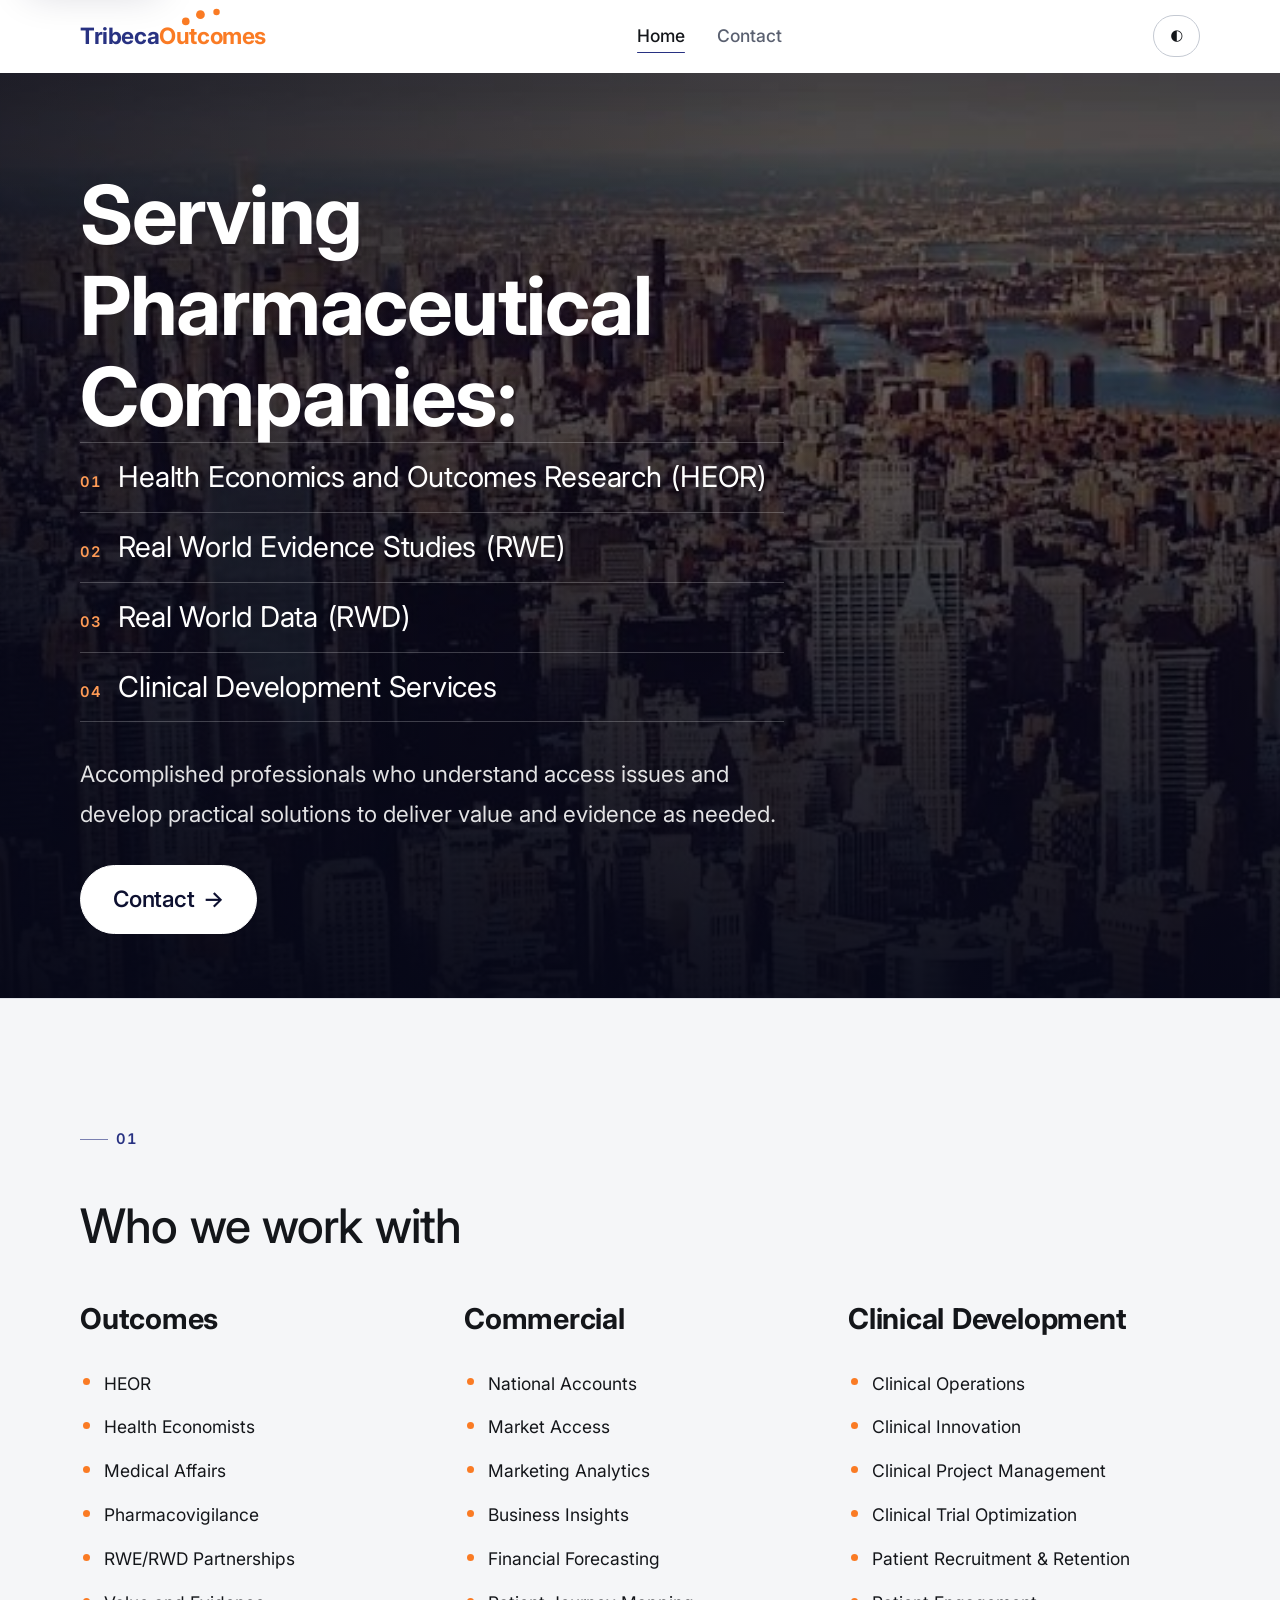
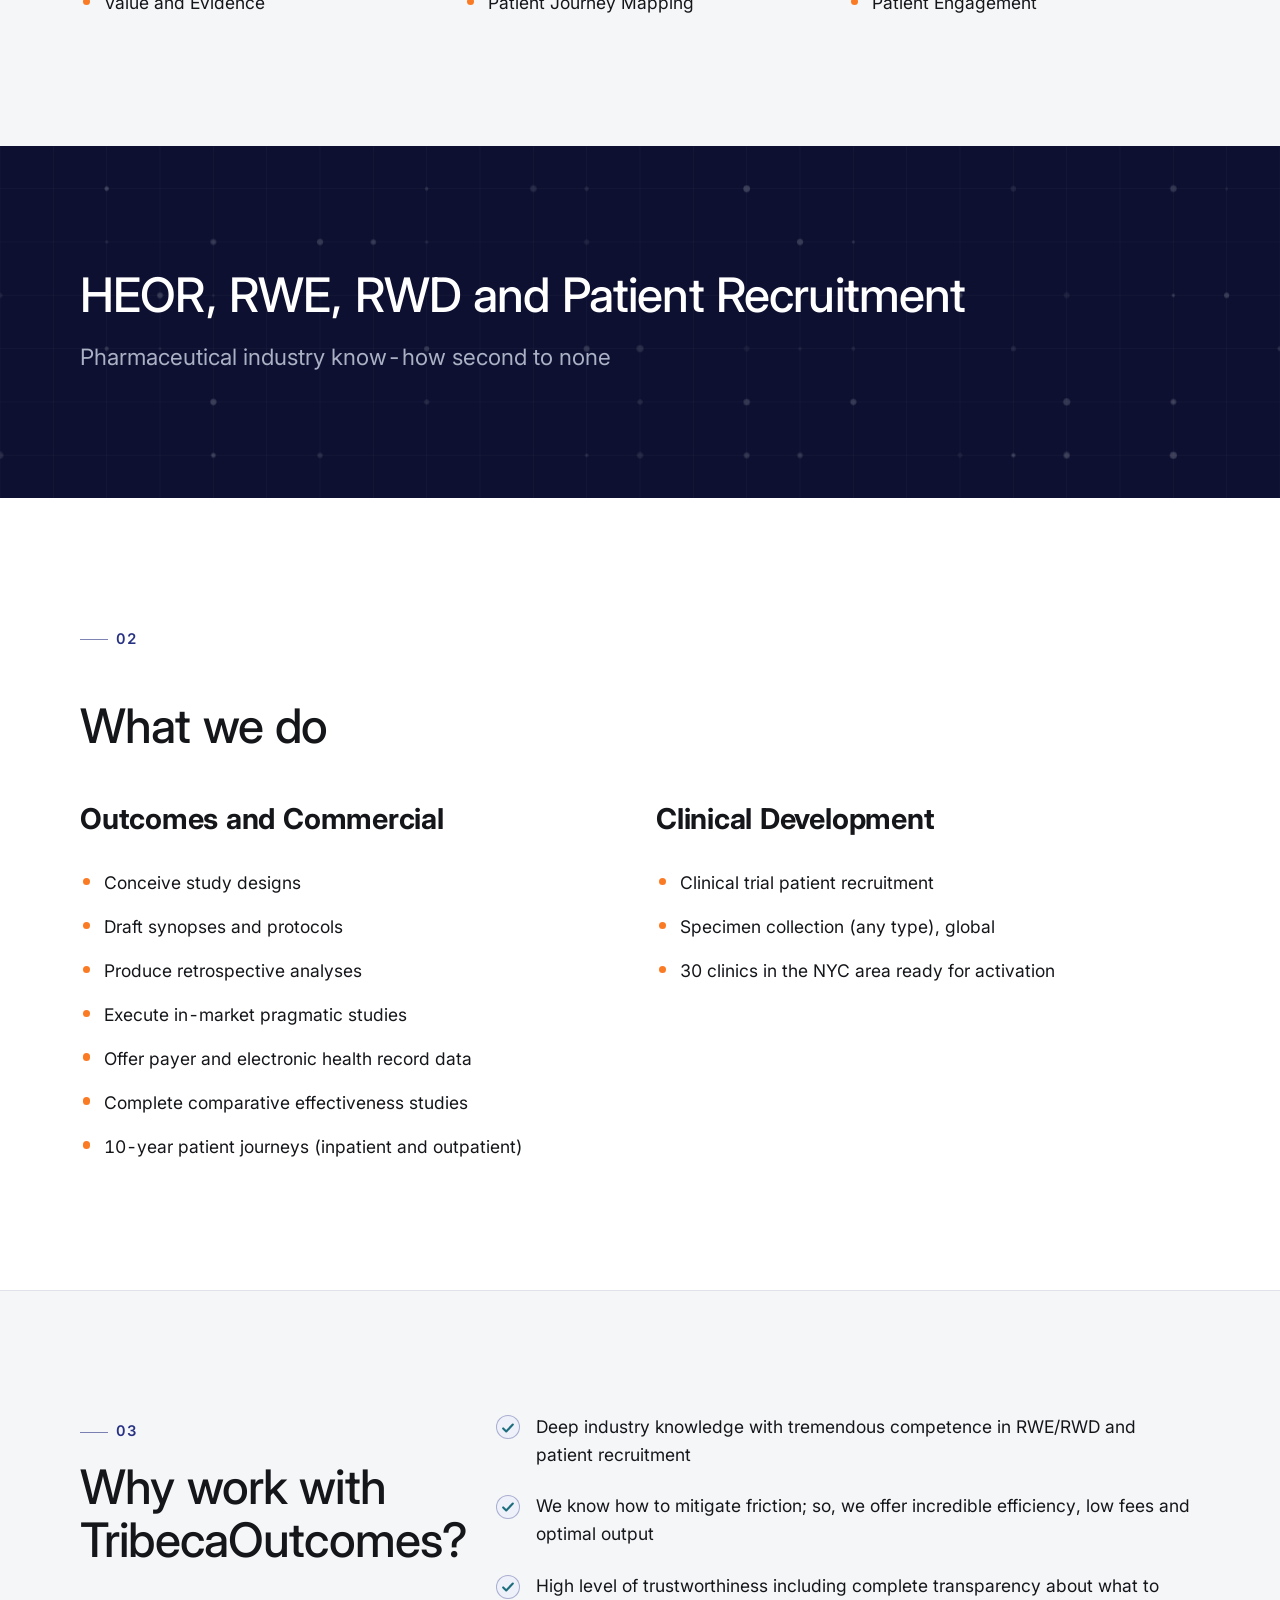
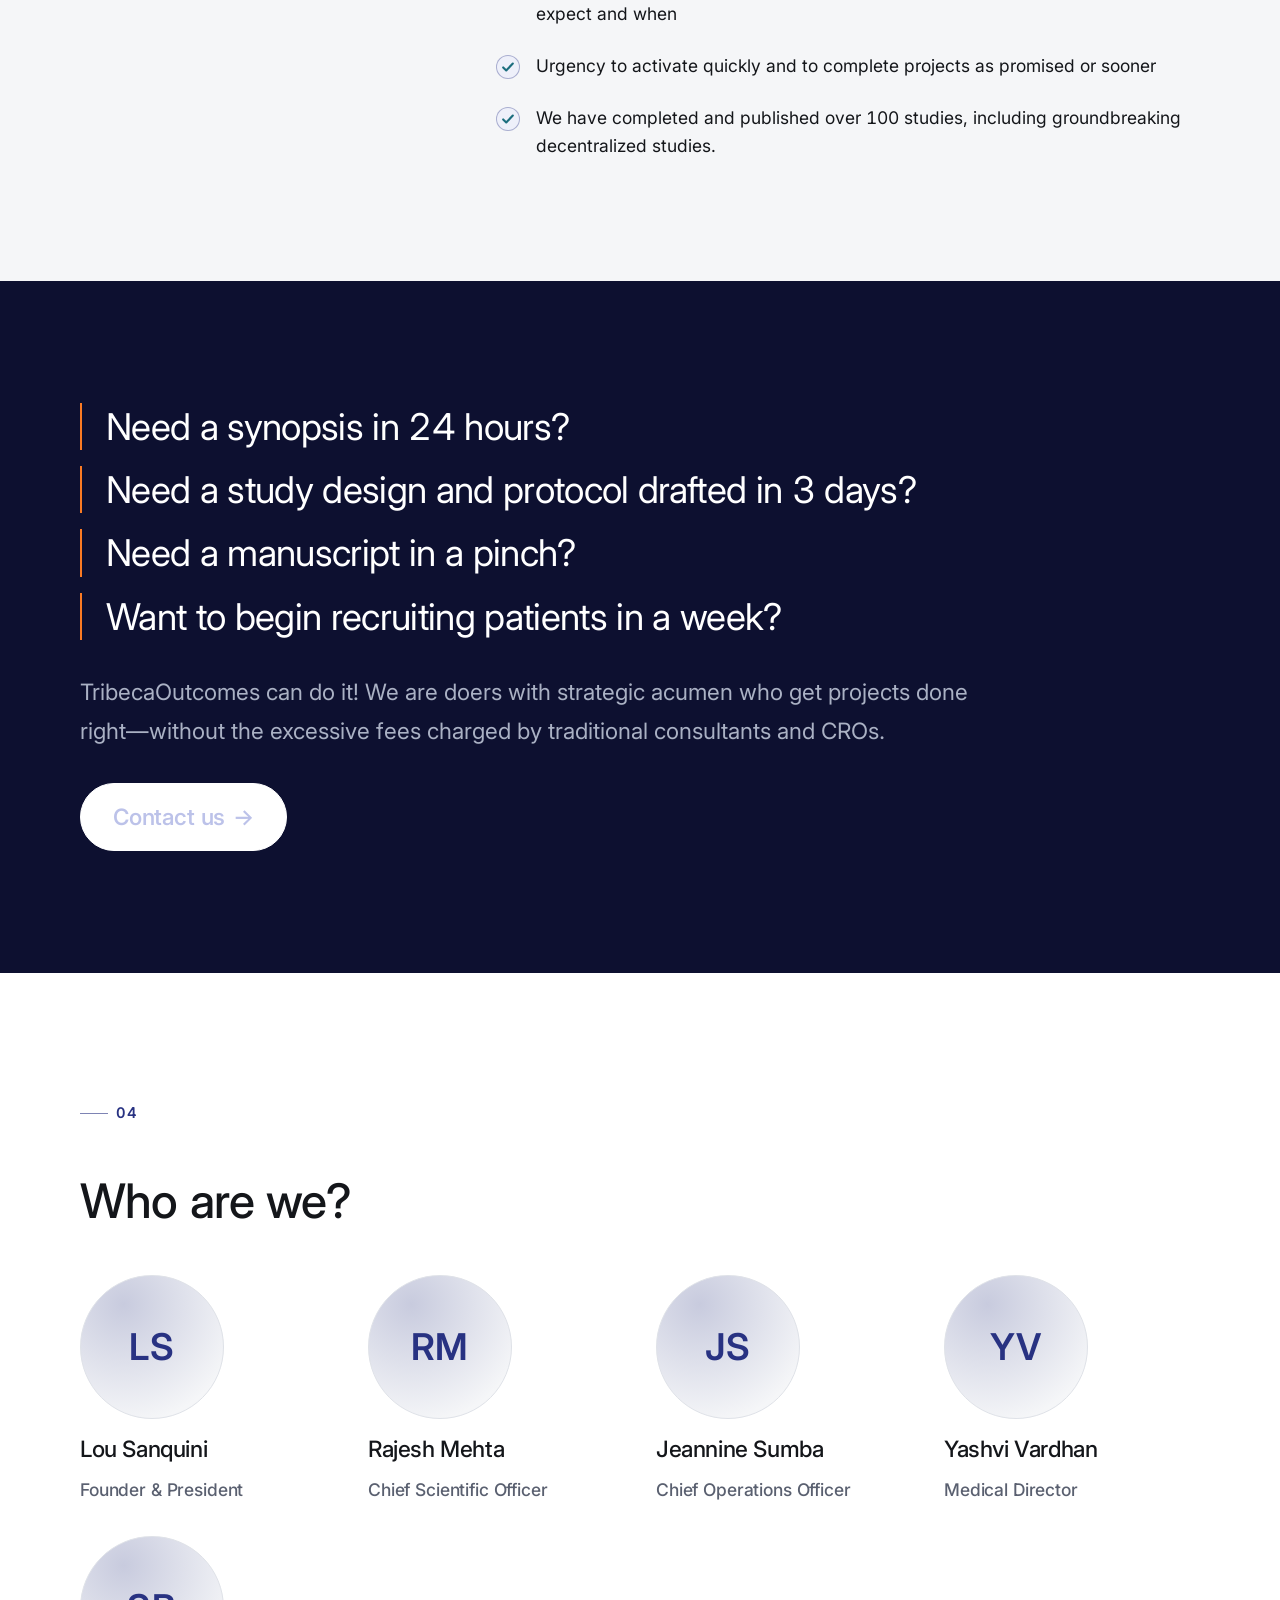
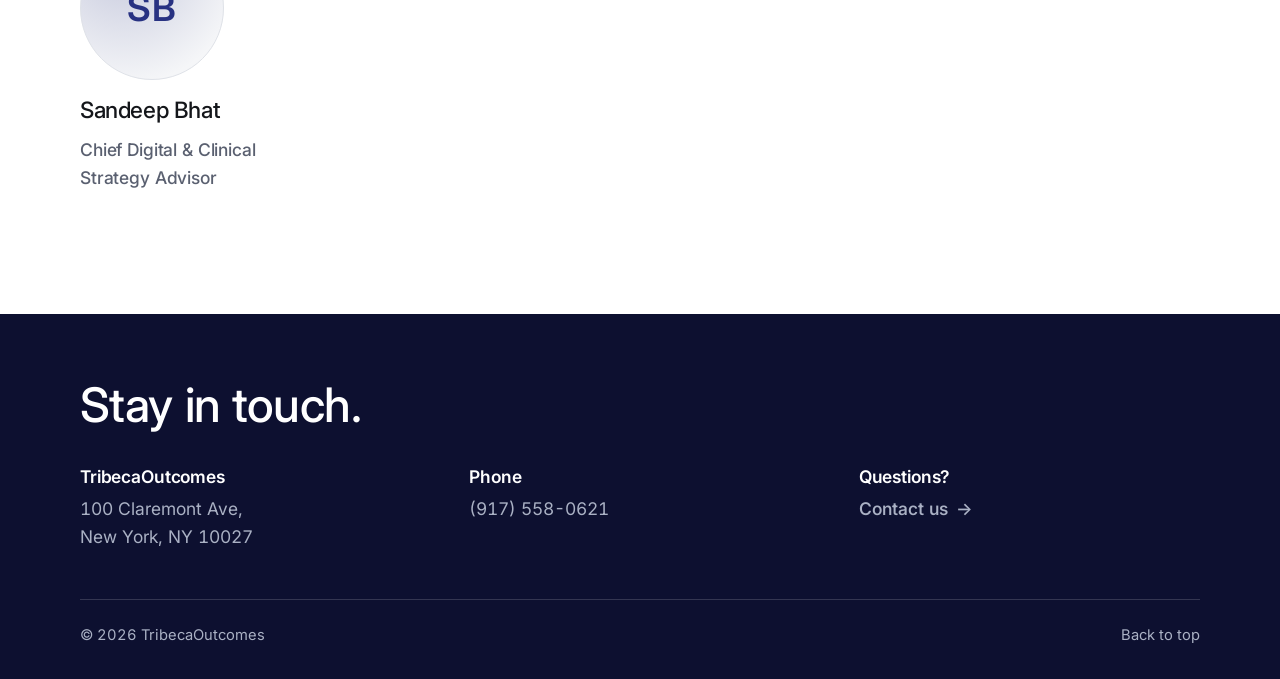
==== commit d9ec5e49: "Rebrand to the real site: navy/orange, sans type, photographic hero Screenshots of the live site arr" ====
--- a/index.html
+++ b/index.html
@@ -17,7 +17,7 @@
 <script src="assets/js/theme-init.js"></script>
 <link rel="preconnect" href="https://fonts.googleapis.com">
 <link rel="preconnect" href="https://fonts.gstatic.com" crossorigin>
-<link href="https://fonts.googleapis.com/css2?family=Inter:wght@400;500;600&family=Source+Serif+4:opsz,wght@8..60,400;8..60,600&display=swap" rel="stylesheet">
+<link href="https://fonts.googleapis.com/css2?family=Inter:wght@400;500;600;700&display=swap" rel="stylesheet">
 <link rel="stylesheet" href="assets/css/tokens.css">
 <link rel="stylesheet" href="assets/css/base.css">
 <link rel="stylesheet" href="assets/css/layout.css">
@@ -48,16 +48,14 @@
 <!-- ============================== HEADER ============================== -->
 <header class="site-header" data-header>
   <div class="container site-header__inner">
-    <a class="brand" href="./">Tribeca<span class="brand__accent">Outcomes</span></a>
+    <a class="brand" href="./">Tribeca<span class="brand__accent">Outcomes</span><svg class="brand__dots" viewBox="0 0 40 12" aria-hidden="true"><circle cx="6" cy="9" r="2.6"/><circle cx="16" cy="4.4" r="3"/><circle cx="27" cy="2.6" r="2.2"/></svg></a>
 
     <nav class="nav" aria-label="Primary">
-      <a class="nav__link" href="#who-we-work-with">Who we work with</a>
-      <a class="nav__link" href="#what-we-do">What we do</a>
-      <a class="nav__link" href="#who-are-we">Who are we?</a>
+      <a class="nav__link" href="./">Home</a>
+      <a class="nav__link" href="contact.html">Contact</a>
     </nav>
 
     <div class="cluster">
-      <a class="btn btn--sm" href="contact.html">Contact us</a>
       <button class="btn btn--sm btn--secondary" data-theme-toggle type="button" aria-label="Toggle colour theme">
         <span aria-hidden="true">◐</span>
       </button>
@@ -69,10 +67,8 @@
 
   <div class="mobile-nav" id="mobile-nav" data-mobile-nav data-open="false">
     <div class="mobile-nav__inner container">
-      <a class="mobile-nav__link" href="#who-we-work-with">Who we work with</a>
-      <a class="mobile-nav__link" href="#what-we-do">What we do</a>
-      <a class="mobile-nav__link" href="#who-are-we">Who are we?</a>
-      <a class="mobile-nav__link" href="contact.html">Contact us</a>
+      <a class="mobile-nav__link" href="./">Home</a>
+      <a class="mobile-nav__link" href="contact.html">Contact</a>
     </div>
   </div>
 </header>
@@ -80,45 +76,30 @@
 <main id="main">
 
   <!-- ============================== HERO ============================== -->
-  <section class="hero hero--split">
+  <section class="hero hero--image">
+    <!-- TEMPORARY IMAGE. Cropped from the screenshot of the live site, so it is
+         screenshot-resolution, not the original asset. Replace it with the
+         full-size file from Squarespace — see assets/img/README.md. -->
+    <div class="hero__media">
+      <img src="assets/img/hero-placeholder.jpg" alt="" fetchpriority="high" decoding="async">
+    </div>
+    <div class="hero__scrim" aria-hidden="true"></div>
+
     <div class="container">
-      <div class="hero__grid">
-        <div class="stack stack--lg">
-          <h1 class="hero__title">Serving Pharmaceutical Companies:</h1>
-
-          <ul class="list-lead">
-            <li>Health Economics and Outcomes Research (HEOR)</li>
-            <li>Real World Evidence Studies (RWE)</li>
-            <li>Real World Data (RWD)</li>
-            <li>Clinical Development Services</li>
-          </ul>
-
-          <p class="lede">Accomplished professionals who understand access issues and develop practical solutions to deliver value and evidence as needed.</p>
-
-          <div class="cluster hero__actions">
-            <a class="btn btn--lg" href="contact.html">Contact us <span class="btn__arrow" aria-hidden="true">→</span></a>
-            <a class="btn btn--lg btn--secondary" href="#what-we-do">What we do</a>
-          </div>
-        </div>
-
-        <!-- PLACEHOLDER ARTWORK. Purely decorative (aria-hidden), no text.
-             To drop in a real photograph, replace this whole .art block with:
-               <div class="media-slot"><img src="assets/img/hero.jpg" alt=""></div>
-             See assets/img/README.md. -->
-        <div class="art" role="presentation">
-          <svg viewBox="0 0 800 600" fill="none" aria-hidden="true" preserveAspectRatio="xMidYMid slice">
-            <g class="a-drift2"><circle class="a-faint" cx="140" cy="500" r="95" stroke-width="1"/><circle class="a-faint" cx="140" cy="500" r="190" stroke-width="1"/><circle class="a-faint" cx="140" cy="500" r="285" stroke-width="1"/><circle class="a-faint" cx="140" cy="500" r="380" stroke-width="1"/><circle class="a-faint" cx="140" cy="500" r="475" stroke-width="1"/></g>
-            <rect class="a-wash" x="0" y="0" width="800" height="600"/>
-            <g class="a-drift">
-              <rect class="a-panel" x="330" y="90" width="330" height="210" rx="14"/>
-              <rect class="a-panel" x="390" y="180" width="330" height="210" rx="14"/>
-            </g>
-            <g class="a-faint"><line x1="117.4" y1="461.0" x2="158.9" y2="438.5" stroke-width="0.8"/><line x1="537.4" y1="176.4" x2="580.4" y2="163.9" stroke-width="0.8"/><line x1="426.4" y1="133.7" x2="451.9" y2="133.5" stroke-width="0.8"/><line x1="117.3" y1="274.3" x2="146.6" y2="304.1" stroke-width="0.8"/><line x1="190.0" y1="242.4" x2="180.2" y2="273.0" stroke-width="0.8"/><line x1="481.0" y1="267.7" x2="408.1" y2="246.0" stroke-width="0.8"/><line x1="448.8" y1="348.0" x2="432.3" y2="365.6" stroke-width="0.8"/><line x1="303.4" y1="216.9" x2="251.4" y2="227.1" stroke-width="0.8"/><line x1="336.9" y1="351.5" x2="341.7" y2="384.3" stroke-width="0.8"/><line x1="260.6" y1="272.8" x2="259.2" y2="309.6" stroke-width="0.8"/><line x1="233.2" y1="194.1" x2="251.4" y2="227.1" stroke-width="0.8"/><line x1="508.0" y1="388.5" x2="448.8" y2="348.0" stroke-width="0.8"/><line x1="364.4" y1="283.1" x2="408.1" y2="246.0" stroke-width="0.8"/><line x1="251.4" y1="227.1" x2="233.2" y2="194.1" stroke-width="0.8"/><line x1="639.7" y1="355.9" x2="619.0" y2="402.0" stroke-width="0.8"/><line x1="239.8" y1="84.8" x2="141.3" y2="82.3" stroke-width="0.8"/><line x1="180.2" y1="273.0" x2="190.0" y2="242.4" stroke-width="0.8"/><line x1="158.9" y1="438.5" x2="117.4" y2="461.0" stroke-width="0.8"/><line x1="619.0" y1="402.0" x2="613.4" y2="450.2" stroke-width="0.8"/><line x1="247.3" y1="511.9" x2="213.4" y2="522.2" stroke-width="0.8"/><line x1="381.0" y1="484.0" x2="398.7" y2="487.9" stroke-width="0.8"/><line x1="384.6" y1="517.0" x2="398.7" y2="487.9" stroke-width="0.8"/><line x1="398.7" y1="487.9" x2="381.0" y2="484.0" stroke-width="0.8"/><line x1="580.4" y1="163.9" x2="581.9" y2="140.0" stroke-width="0.8"/><line x1="581.9" y1="140.0" x2="580.4" y2="163.9" stroke-width="0.8"/><line x1="179.1" y1="388.7" x2="158.9" y2="438.5" stroke-width="0.8"/><line x1="155.8" y1="249.5" x2="180.2" y2="273.0" stroke-width="0.8"/><line x1="259.2" y1="309.6" x2="260.6" y2="272.8" stroke-width="0.8"/><line x1="213.4" y1="522.2" x2="247.3" y2="511.9" stroke-width="0.8"/><line x1="408.1" y1="246.0" x2="420.2" y2="194.6" stroke-width="0.8"/><line x1="566.3" y1="290.8" x2="607.0" y2="215.8" stroke-width="0.8"/><line x1="451.9" y1="133.5" x2="426.4" y2="133.7" stroke-width="0.8"/><line x1="341.7" y1="384.3" x2="336.9" y2="351.5" stroke-width="0.8"/><line x1="146.6" y1="304.1" x2="117.3" y2="274.3" stroke-width="0.8"/><line x1="421.9" y1="521.4" x2="384.6" y2="517.0" stroke-width="0.8"/><line x1="613.4" y1="450.2" x2="619.0" y2="402.0" stroke-width="0.8"/><line x1="432.3" y1="365.6" x2="448.8" y2="348.0" stroke-width="0.8"/><line x1="255.6" y1="416.4" x2="275.7" y2="466.7" stroke-width="0.8"/><line x1="420.2" y1="194.6" x2="408.1" y2="246.0" stroke-width="0.8"/><line x1="558.1" y1="472.7" x2="613.4" y2="450.2" stroke-width="0.8"/><line x1="275.7" y1="466.7" x2="247.3" y2="511.9" stroke-width="0.8"/><line x1="607.0" y1="215.8" x2="580.4" y2="163.9" stroke-width="0.8"/><line x1="173.9" y1="171.2" x2="233.2" y2="194.1" stroke-width="0.8"/><line x1="369.3" y1="72.1" x2="426.4" y2="133.7" stroke-width="0.8"/><line x1="141.3" y1="82.3" x2="173.9" y2="171.2" stroke-width="0.8"/></g>
-            <g><circle class="a-dot-hi" cx="117.4" cy="461.0" r="3.5" opacity="0.95"/><circle class="a-dot" cx="537.4" cy="176.4" r="1.7" opacity="0.78"/><circle class="a-dot" cx="426.4" cy="133.7" r="3.6" opacity="0.49"/><circle class="a-dot" cx="117.3" cy="274.3" r="3.6" opacity="0.57"/><circle class="a-dot" cx="190.0" cy="242.4" r="4.6" opacity="0.84"/><circle class="a-dot" cx="481.0" cy="267.7" r="3.0" opacity="0.62"/><circle class="a-dot" cx="448.8" cy="348.0" r="1.7" opacity="0.42"/><circle class="a-dot" cx="303.4" cy="216.9" r="4.0" opacity="0.59"/><circle class="a-dot" cx="336.9" cy="351.5" r="3.2" opacity="0.41"/><circle class="a-dot" cx="260.6" cy="272.8" r="3.0" opacity="0.43"/><circle class="a-dot" cx="706.1" cy="73.2" r="2.8" opacity="0.68"/><circle class="a-dot-hi" cx="233.2" cy="194.1" r="3.7" opacity="0.95"/><circle class="a-dot" cx="508.0" cy="388.5" r="4.4" opacity="0.47"/><circle class="a-dot" cx="364.4" cy="283.1" r="1.9" opacity="0.40"/><circle class="a-dot" cx="251.4" cy="227.1" r="2.0" opacity="0.68"/><circle class="a-dot" cx="639.7" cy="355.9" r="4.6" opacity="0.61"/><circle class="a-dot" cx="239.8" cy="84.8" r="2.8" opacity="0.79"/><circle class="a-dot" cx="180.2" cy="273.0" r="2.5" opacity="0.67"/><circle class="a-dot" cx="158.9" cy="438.5" r="4.4" opacity="0.36"/><circle class="a-dot" cx="619.0" cy="402.0" r="3.6" opacity="0.58"/><circle class="a-dot" cx="247.3" cy="511.9" r="3.4" opacity="0.46"/><circle class="a-dot" cx="381.0" cy="484.0" r="4.0" opacity="0.82"/><circle class="a-dot-hi" cx="384.6" cy="517.0" r="3.6" opacity="0.95"/><circle class="a-dot" cx="398.7" cy="487.9" r="4.3" opacity="0.49"/><circle class="a-dot" cx="580.4" cy="163.9" r="1.7" opacity="0.49"/><circle class="a-dot" cx="581.9" cy="140.0" r="4.5" opacity="0.61"/><circle class="a-dot" cx="179.1" cy="388.7" r="3.5" opacity="0.36"/><circle class="a-dot" cx="155.8" cy="249.5" r="1.7" opacity="0.40"/><circle class="a-dot" cx="259.2" cy="309.6" r="3.1" opacity="0.74"/><circle class="a-dot" cx="213.4" cy="522.2" r="2.3" opacity="0.40"/><circle class="a-dot" cx="408.1" cy="246.0" r="4.0" opacity="0.77"/><circle class="a-dot" cx="566.3" cy="290.8" r="2.7" opacity="0.69"/><circle class="a-dot" cx="451.9" cy="133.5" r="1.7" opacity="0.50"/><circle class="a-dot-hi" cx="341.7" cy="384.3" r="4.8" opacity="0.95"/><circle class="a-dot" cx="146.6" cy="304.1" r="2.2" opacity="0.61"/><circle class="a-dot" cx="421.9" cy="521.4" r="4.7" opacity="0.51"/><circle class="a-dot" cx="613.4" cy="450.2" r="1.7" opacity="0.69"/><circle class="a-dot" cx="432.3" cy="365.6" r="2.4" opacity="0.84"/><circle class="a-dot" cx="255.6" cy="416.4" r="3.9" opacity="0.46"/><circle class="a-dot" cx="420.2" cy="194.6" r="2.3" opacity="0.84"/><circle class="a-dot" cx="558.1" cy="472.7" r="4.5" opacity="0.74"/><circle class="a-dot" cx="275.7" cy="466.7" r="3.3" opacity="0.49"/><circle class="a-dot" cx="607.0" cy="215.8" r="2.3" opacity="0.41"/><circle class="a-dot" cx="173.9" cy="171.2" r="3.0" opacity="0.56"/><circle class="a-dot-hi" cx="369.3" cy="72.1" r="4.2" opacity="0.95"/><circle class="a-dot" cx="141.3" cy="82.3" r="2.4" opacity="0.38"/></g>
-            <g class="a-line a-pulse" stroke-width="2">
-              <path d="M90 470 C 230 470, 250 330, 360 320 S 560 250, 720 140" stroke-linecap="round"/>
-            </g>
-          </svg>
+      <div class="stack stack--lg" style="max-width: 46rem">
+        <h1 class="hero__title">Serving Pharmaceutical Companies:</h1>
+
+        <ul class="list-lead">
+          <li>Health Economics and Outcomes Research (HEOR)</li>
+          <li>Real World Evidence Studies (RWE)</li>
+          <li>Real World Data (RWD)</li>
+          <li>Clinical Development Services</li>
+        </ul>
+
+        <p class="lede">Accomplished professionals who understand access issues and develop practical solutions to deliver value and evidence as needed.</p>
+
+        <div class="cluster hero__actions">
+          <a class="btn btn--lg btn--on-dark" href="contact.html">Contact <span class="btn__arrow" aria-hidden="true">→</span></a>
         </div>
       </div>
     </div>
@@ -133,9 +114,9 @@
       </div>
 
       <div class="grid grid--3" data-reveal data-reveal-group>
-        <article class="card">
-          <h3 class="card__title">Outcomes</h3>
-          <ul class="list-rule">
+        <article class="card card--plain">
+          <h3 class="col-heading">Outcomes</h3>
+          <ul class="list-bullet">
             <li>HEOR</li>
             <li>Health Economists</li>
             <li>Medical Affairs</li>
@@ -145,9 +126,9 @@
           </ul>
         </article>
 
-        <article class="card">
-          <h3 class="card__title">Commercial</h3>
-          <ul class="list-rule">
+        <article class="card card--plain">
+          <h3 class="col-heading">Commercial</h3>
+          <ul class="list-bullet">
             <li>National Accounts</li>
             <li>Market Access</li>
             <li>Marketing Analytics</li>
@@ -157,9 +138,9 @@
           </ul>
         </article>
 
-        <article class="card">
-          <h3 class="card__title">Clinical Development</h3>
-          <ul class="list-rule">
+        <article class="card card--plain">
+          <h3 class="col-heading">Clinical Development</h3>
+          <ul class="list-bullet">
             <li>Clinical Operations</li>
             <li>Clinical Innovation</li>
             <li>Clinical Project Management</li>
@@ -195,9 +176,9 @@
       </div>
 
       <div class="grid grid--2" data-reveal data-reveal-group>
-        <article class="card">
-          <h3 class="card__title">Outcomes and Commercial</h3>
-          <ul class="list-rule">
+        <article class="card card--plain">
+          <h3 class="col-heading">Outcomes and Commercial</h3>
+          <ul class="list-bullet">
             <li>Conceive study designs</li>
             <li>Draft synopses and protocols</li>
             <li>Produce retrospective analyses</li>
@@ -208,9 +189,9 @@
           </ul>
         </article>
 
-        <article class="card">
-          <h3 class="card__title">Clinical Development</h3>
-          <ul class="list-rule">
+        <article class="card card--plain">
+          <h3 class="col-heading">Clinical Development</h3>
+          <ul class="list-bullet">
             <li>Clinical trial patient recruitment</li>
             <li>Specimen collection (any type), global</li>
             <li>30 clinics in the NYC area ready for activation</li>
--- a/assets/css/tokens.css
+++ b/assets/css/tokens.css
@@ -1,71 +1,84 @@
 /* ==========================================================================
    Design tokens — the single source of truth for the visual language.
-   Change a value here and it propagates across every page.
+
+   Palette sampled directly from the client's logo:
+     navy   #283282  (the "Tribeca" wordmark)
+     orange #fa7b24  (the "Outcomes" wordmark and the arc of dots)
+
+   Orange measures 2.65:1 on white, so it NEVER carries text. It is a graphic
+   colour only — bullets, rules, dots, underlines. Text accents use navy
+   (11.24:1) or orange-700 (5.58:1).
    ========================================================================== */
 
 :root {
-  /* --- Brand ------------------------------------------------------------ */
-  --ink-900: #061620;
-  --ink-800: #0a1f2c;
-  --ink-700: #123a4d;
-  --ink-600: #1a5266;
-  --ink-500: #1c6e7e;
-  --ink-400: #3f909c;
-  --ink-300: #6fb3be;
-  --ink-200: #a8d2d9;
-  --ink-100: #dceef0;
-  --ink-050: #eef7f8;
-
-  /* Sparing warm accent — data highlights, pull quotes, one CTA per view. */
-  --clay-600: #9e5228;
-  --clay-500: #c2703d;
-  --clay-400: #dd9161;
-  --clay-100: #f6e5d9;
-
-  /* --- Neutrals (warm, so the page reads as paper rather than screen) ---- */
-  --paper: #fbfaf8;
-  --paper-sunk: #f4f2ee;
-  --n-050: #f7f6f3;
-  --n-100: #ebe9e4;
-  --n-200: #dcd9d2;
-  --n-300: #c0bcb3;
-  --n-400: #97928a;   /* decorative only — 2.96:1 on paper, never use for text */
-  --n-450: #736e66;   /* lightest text that still clears AA on every surface */
-  --n-500: #6f6a63;
-  --n-600: #524e49;
-  --n-700: #3a3733;
-  --n-800: #24221f;
-  --n-900: #131211;
-
-  /* --- Semantic surface + text (remapped wholesale in dark mode) --------- */
+  /* --- Navy ramp -------------------------------------------------------- */
+  --navy-900: #0d1030;
+  --navy-800: #161c4e;
+  --navy-700: #1e2668;
+  --navy-600: #283282;   /* logo navy */
+  --navy-500: #3b47a2;
+  --navy-400: #5a67c0;
+  --navy-300: #8e97d8;
+  --navy-200: #bcc2e9;
+  --navy-100: #dee2f5;
+  --navy-050: #eef0fa;
+
+  /* --- Orange ramp ------------------------------------------------------ */
+  --orange-700: #a84e13;  /* lightest orange that is safe for text on white */
+  --orange-600: #c9611a;
+  --orange-500: #fa7b24;  /* logo orange — graphic use only */
+  --orange-400: #ff9b55;
+  --orange-100: #fde6d4;
+
+  /* --- Neutrals (cool and near-white, matching the live site) ----------- */
+  --paper: #ffffff;
+  --paper-sunk: #f5f6f8;
+  --n-050: #f8f9fa;
+  --n-100: #eef0f3;
+  --n-200: #dfe2e8;
+  --n-300: #c4c9d2;
+  --n-400: #9aa1ad;   /* decorative only — fails AA as text */
+  --n-450: #5f6575;   /* lightest text that clears AA on every surface */
+  --n-500: #5a6070;
+  --n-600: #414654;
+  --n-700: #2b2f3a;
+  --n-800: #14161a;
+  --n-900: #0a0b0e;
+
+  /* --- Semantic surface + text ------------------------------------------ */
   --bg: var(--paper);
   --bg-sunk: var(--paper-sunk);
   --bg-raised: #ffffff;
-  --bg-inverse: var(--ink-900);
+  --bg-inverse: var(--navy-900);
 
   --text: var(--n-800);
   --text-muted: var(--n-500);
   --text-faint: var(--n-450);
-  --text-on-inverse: #eef2f4;
-  --text-on-inverse-muted: #a9bcc4;
-
-  --accent: var(--ink-500);
-  --accent-hover: var(--ink-600);
-  --accent-soft: var(--ink-050);
-  --highlight: var(--clay-500);
+  --text-on-inverse: #ffffff;
+  --text-on-inverse-muted: #aab1c4;
+
+  --accent: var(--navy-600);
+  --accent-hover: var(--navy-700);
+  --accent-soft: var(--navy-050);
+  --highlight: var(--orange-500);      /* graphic only */
+  --highlight-text: var(--orange-700); /* when orange must carry words */
 
   --line: var(--n-200);
   --line-strong: var(--n-300);
-  --line-inverse: rgba(255, 255, 255, 0.14);
-
-  --focus: var(--ink-500);
+  --line-inverse: rgba(255, 255, 255, 0.16);
+
+  --focus: var(--navy-600);
 
   /* --- Typography ------------------------------------------------------- */
-  --font-display: "Source Serif 4", ui-serif, Georgia, "Times New Roman", serif;
+  /* The live site is sans throughout, so both roles resolve to the same
+     family. Kept as two tokens so a display face can be swapped in later. */
+  --font-display: "Inter", ui-sans-serif, system-ui, -apple-system, "Segoe UI", sans-serif;
   --font-body: "Inter", ui-sans-serif, system-ui, -apple-system, "Segoe UI", sans-serif;
   --font-mono: ui-monospace, "SF Mono", "Cascadia Mono", Menlo, monospace;
 
-  /* Fluid scale: min at 360px viewport, max at 1280px. */
+  --weight-display: 500;  /* big section headings read light on the live site */
+  --weight-bold: 700;     /* card and column headings read bold */
+
   --step--1: clamp(0.83rem, 0.80rem + 0.15vw, 0.92rem);
   --step-0:  clamp(1.00rem, 0.96rem + 0.20vw, 1.09rem);
   --step-1:  clamp(1.20rem, 1.12rem + 0.36vw, 1.44rem);
@@ -75,20 +88,19 @@
   --step-5:  clamp(2.49rem, 1.93rem + 2.44vw, 4.35rem);
   --step-6:  clamp(2.99rem, 2.14rem + 3.68vw, 5.73rem);
 
-  --leading-tight: 1.08;
-  --leading-snug: 1.25;
+  --leading-tight: 1.12;
+  --leading-snug: 1.28;
   --leading-normal: 1.6;
   --leading-loose: 1.75;
 
-  --tracking-tight: -0.022em;
-  --tracking-snug: -0.012em;
+  --tracking-tight: -0.018em;
+  --tracking-snug: -0.008em;
   --tracking-wide: 0.08em;
 
-  /* Optimal line length for long-form reading. */
   --measure: 64ch;
   --measure-narrow: 46ch;
 
-  /* --- Space (4px base, geometric-ish so rhythm is obvious) -------------- */
+  /* --- Space ------------------------------------------------------------ */
   --sp-1: 0.25rem;
   --sp-2: 0.5rem;
   --sp-3: 0.75rem;
@@ -100,23 +112,22 @@
   --sp-9: 6rem;
   --sp-10: 8rem;
 
-  /* Section rhythm scales with the viewport so mobile never feels padded out. */
   --section-y: clamp(3.5rem, 2rem + 7vw, 8rem);
   --gutter: clamp(1rem, 0.4rem + 3vw, 2.5rem);
-  --container: 72rem;
+  --container: 75rem;
   --container-tight: 56rem;
 
   /* --- Shape ------------------------------------------------------------ */
-  --radius-sm: 4px;
-  --radius: 8px;
-  --radius-lg: 14px;
-  --radius-xl: 24px;
+  --radius-sm: 3px;
+  --radius: 6px;
+  --radius-lg: 10px;
+  --radius-xl: 18px;
   --radius-pill: 999px;
 
-  /* --- Elevation (tinted with the brand hue, never pure black) ---------- */
-  --shadow-sm: 0 1px 2px rgba(6, 22, 32, 0.06), 0 1px 1px rgba(6, 22, 32, 0.04);
-  --shadow: 0 2px 4px rgba(6, 22, 32, 0.05), 0 6px 16px -6px rgba(6, 22, 32, 0.12);
-  --shadow-lg: 0 4px 8px rgba(6, 22, 32, 0.04), 0 18px 40px -12px rgba(6, 22, 32, 0.18);
+  /* --- Elevation (tinted navy, never pure black) ------------------------ */
+  --shadow-sm: 0 1px 2px rgba(13, 16, 48, 0.06), 0 1px 1px rgba(13, 16, 48, 0.04);
+  --shadow: 0 2px 4px rgba(13, 16, 48, 0.05), 0 6px 16px -6px rgba(13, 16, 48, 0.14);
+  --shadow-lg: 0 4px 8px rgba(13, 16, 48, 0.05), 0 18px 40px -12px rgba(13, 16, 48, 0.20);
   --shadow-focus: 0 0 0 3px var(--bg), 0 0 0 5px var(--focus);
 
   /* --- Motion ----------------------------------------------------------- */
@@ -127,30 +138,31 @@
   --dur-slow: 520ms;
 }
 
-/* --- Dark mode: opt-out-able via [data-theme="light"] on :root ----------- */
+/* --- Dark mode ---------------------------------------------------------- */
 @media (prefers-color-scheme: dark) {
   :root:not([data-theme="light"]) {
-    --bg: #0b1419;
-    --bg-sunk: #081015;
-    --bg-raised: #111e25;
-    --bg-inverse: #050d11;
-
-    --text: #e7edef;
-    --text-muted: #a2b1b7;
-    --text-faint: #7d8c92;
-    --text-on-inverse: #e7edef;
-    --text-on-inverse-muted: #9aabb2;
-
-    --accent: var(--ink-300);
-    --accent-hover: var(--ink-200);
-    --accent-soft: rgba(111, 179, 190, 0.12);
-    --highlight: var(--clay-400);
-
-    --line: rgba(255, 255, 255, 0.10);
-    --line-strong: rgba(255, 255, 255, 0.20);
-    --line-inverse: rgba(255, 255, 255, 0.12);
-
-    --focus: var(--ink-300);
+    --bg: #0b0e22;
+    --bg-sunk: #070914;
+    --bg-raised: #131735;
+    --bg-inverse: #05060f;
+
+    --text: #eceef7;
+    --text-muted: #a9b0c8;
+    --text-faint: #8c93ac;
+    --text-on-inverse: #ffffff;
+    --text-on-inverse-muted: #aab1c4;
+
+    --accent: var(--navy-300);
+    --accent-hover: var(--navy-200);
+    --accent-soft: rgba(142, 151, 216, 0.14);
+    --highlight: var(--orange-400);
+    --highlight-text: var(--orange-400);
+
+    --line: rgba(255, 255, 255, 0.11);
+    --line-strong: rgba(255, 255, 255, 0.22);
+    --line-inverse: rgba(255, 255, 255, 0.14);
+
+    --focus: var(--navy-300);
 
     --shadow-sm: 0 1px 2px rgba(0, 0, 0, 0.5);
     --shadow: 0 2px 4px rgba(0, 0, 0, 0.4), 0 6px 16px -6px rgba(0, 0, 0, 0.6);
@@ -158,29 +170,29 @@
   }
 }
 
-/* --- Explicit dark, for a manual theme toggle ---------------------------- */
 :root[data-theme="dark"] {
-  --bg: #0b1419;
-  --bg-sunk: #081015;
-  --bg-raised: #111e25;
-  --bg-inverse: #050d11;
-
-  --text: #e7edef;
-  --text-muted: #a2b1b7;
-  --text-faint: #7d8c92;
-  --text-on-inverse: #e7edef;
-  --text-on-inverse-muted: #9aabb2;
-
-  --accent: var(--ink-300);
-  --accent-hover: var(--ink-200);
-  --accent-soft: rgba(111, 179, 190, 0.12);
-  --highlight: var(--clay-400);
-
-  --line: rgba(255, 255, 255, 0.10);
-  --line-strong: rgba(255, 255, 255, 0.20);
-  --line-inverse: rgba(255, 255, 255, 0.12);
-
-  --focus: var(--ink-300);
+  --bg: #0b0e22;
+  --bg-sunk: #070914;
+  --bg-raised: #131735;
+  --bg-inverse: #05060f;
+
+  --text: #eceef7;
+  --text-muted: #a9b0c8;
+  --text-faint: #8c93ac;
+  --text-on-inverse: #ffffff;
+  --text-on-inverse-muted: #aab1c4;
+
+  --accent: var(--navy-300);
+  --accent-hover: var(--navy-200);
+  --accent-soft: rgba(142, 151, 216, 0.14);
+  --highlight: var(--orange-400);
+  --highlight-text: var(--orange-400);
+
+  --line: rgba(255, 255, 255, 0.11);
+  --line-strong: rgba(255, 255, 255, 0.22);
+  --line-inverse: rgba(255, 255, 255, 0.14);
+
+  --focus: var(--navy-300);
 
   --shadow-sm: 0 1px 2px rgba(0, 0, 0, 0.5);
   --shadow: 0 2px 4px rgba(0, 0, 0, 0.4), 0 6px 16px -6px rgba(0, 0, 0, 0.6);
--- a/assets/css/base.css
+++ b/assets/css/base.css
@@ -48,7 +48,7 @@
 /* --- Headings ----------------------------------------------------------- */
 h1, h2, h3, h4, h5, h6 {
   font-family: var(--font-display);
-  font-weight: 600;
+  font-weight: var(--weight-display);
   line-height: var(--leading-tight);
   letter-spacing: var(--tracking-tight);
   color: var(--text);
@@ -58,9 +58,9 @@
 h1 { font-size: var(--step-5); }
 h2 { font-size: var(--step-4); }
 h3 { font-size: var(--step-3); line-height: var(--leading-snug); }
-h4 { font-size: var(--step-2); line-height: var(--leading-snug); letter-spacing: var(--tracking-snug); }
-h5 { font-size: var(--step-1); line-height: var(--leading-snug); letter-spacing: var(--tracking-snug); }
-h6 { font-size: var(--step-0); letter-spacing: var(--tracking-snug); }
+h4 { font-size: var(--step-2); line-height: var(--leading-snug); letter-spacing: var(--tracking-snug); font-weight: var(--weight-bold); }
+h5 { font-size: var(--step-1); line-height: var(--leading-snug); letter-spacing: var(--tracking-snug); font-weight: var(--weight-bold); }
+h6 { font-size: var(--step-0); letter-spacing: var(--tracking-snug); font-weight: var(--weight-bold); }
 
 /* --- Links -------------------------------------------------------------- */
 a {
--- a/assets/css/layout.css
+++ b/assets/css/layout.css
@@ -24,7 +24,7 @@
 .section--inverse h3, .section--inverse h4 { color: var(--text-on-inverse); }
 .section--inverse .lede,
 .section--inverse .text-muted { color: var(--text-on-inverse-muted); }
-.section--inverse a { color: var(--ink-200); }
+.section--inverse a { color: var(--navy-200); }
 .section--inverse hr { border-color: var(--line-inverse); }
 
 /* Hairline between adjacent same-colour sections, so bands stay legible. */
--- a/assets/css/components.css
+++ b/assets/css/components.css
@@ -98,10 +98,10 @@
 
 .btn--on-dark {
   --btn-bg: #fff;
-  --btn-fg: var(--ink-900);
+  --btn-fg: var(--navy-900);
   --btn-border: #fff;
 }
-.btn--on-dark:hover { --btn-bg: var(--ink-100); --btn-border: var(--ink-100); }
+.btn--on-dark:hover { --btn-bg: var(--navy-100); --btn-border: var(--navy-100); }
 
 .btn--lg { padding: 0.95rem 2rem; font-size: var(--step-1); min-height: 3.25rem; }
 .btn--sm { padding: 0.5rem 1rem; font-size: var(--step--1); min-height: 2.25rem; }
@@ -677,3 +677,107 @@
 }
 .contact-detail__value a { color: inherit; text-decoration-color: color-mix(in oklab, var(--accent) 45%, transparent); }
 .contact-detail__value a:hover { color: var(--accent); }
+
+/* ==========================================================================
+   Matching the live site's structure
+   ========================================================================== */
+
+/* --- Logo: navy wordmark, orange second half, orange arc of dots --------- */
+.brand { position: relative; color: var(--navy-600); font-weight: 700; }
+.brand__accent { color: var(--orange-500); }
+:root[data-theme="dark"] .brand { color: #fff; }
+@media (prefers-color-scheme: dark) {
+  :root:not([data-theme="light"]) .brand { color: #fff; }
+}
+.brand__dots {
+  position: absolute;
+  top: -0.45em;
+  left: 52%;
+  width: 2.6em;
+  height: 0.8em;
+  overflow: visible;
+}
+.brand__dots circle { fill: var(--orange-500); }
+
+/* --- Hero over a photograph --------------------------------------------- */
+.hero--image {
+  position: relative;
+  isolation: isolate;
+  display: flex;
+  align-items: flex-end;
+  min-height: clamp(26rem, 20rem + 34vw, 44rem);
+  padding-block: var(--sp-9) var(--sp-8);
+  color: #fff;
+  overflow: hidden;
+}
+.hero--image::before { content: none; } /* drop the abstract wash */
+
+.hero__media {
+  position: absolute;
+  inset: 0;
+  z-index: -2;
+}
+.hero__media img {
+  width: 100%;
+  height: 100%;
+  object-fit: cover;
+  object-position: center 40%;
+}
+/* Scrim: dark enough at the bottom-left for white text to clear AAA, while
+   the top of the photograph stays open. */
+.hero__scrim {
+  position: absolute;
+  inset: 0;
+  z-index: -1;
+  background:
+    linear-gradient(to top, rgba(6, 8, 24, 0.92) 0%, rgba(6, 8, 24, 0.66) 34%, rgba(6, 8, 24, 0.22) 68%, rgba(6, 8, 24, 0.30) 100%),
+    linear-gradient(to right, rgba(6, 8, 24, 0.60), rgba(6, 8, 24, 0) 65%);
+}
+
+.hero--image h1,
+.hero--image .hero__title { color: #fff; font-weight: var(--weight-bold); }
+.hero--image .lede { color: rgba(255, 255, 255, 0.88); }
+.hero--image .list-lead li { color: #fff; border-color: rgba(255, 255, 255, 0.22); }
+.hero--image .list-lead li:last-child { border-bottom-color: rgba(255, 255, 255, 0.22); }
+.hero--image .list-lead li::before { color: var(--orange-400); }
+.hero--image .eyebrow { color: var(--orange-400); }
+
+/* --- Bulleted list, as the live site uses ------------------------------- */
+.list-bullet {
+  list-style: none;
+  margin: 0;
+  padding: 0;
+}
+.list-bullet li {
+  position: relative;
+  padding-left: 1.4em;
+  padding-block: var(--sp-2);
+  text-wrap: pretty;
+}
+.list-bullet li::before {
+  content: "";
+  position: absolute;
+  left: 0.15em;
+  top: 0.95em;
+  width: 0.42em;
+  height: 0.42em;
+  border-radius: 50%;
+  background: var(--highlight);
+}
+
+/* Column headings in the "who we work with" / "what we do" grids ---------- */
+.col-heading {
+  font-size: var(--step-2);
+  font-weight: var(--weight-bold);
+  letter-spacing: var(--tracking-snug);
+  margin-bottom: var(--sp-3);
+}
+
+/* Airier, borderless columns — the live site uses no card chrome. */
+.card--plain {
+  background: transparent;
+  border: 0;
+  box-shadow: none;
+  padding: 0;
+}
+.card--plain .list-rule li { border-top-color: transparent; padding-block: var(--sp-2); }
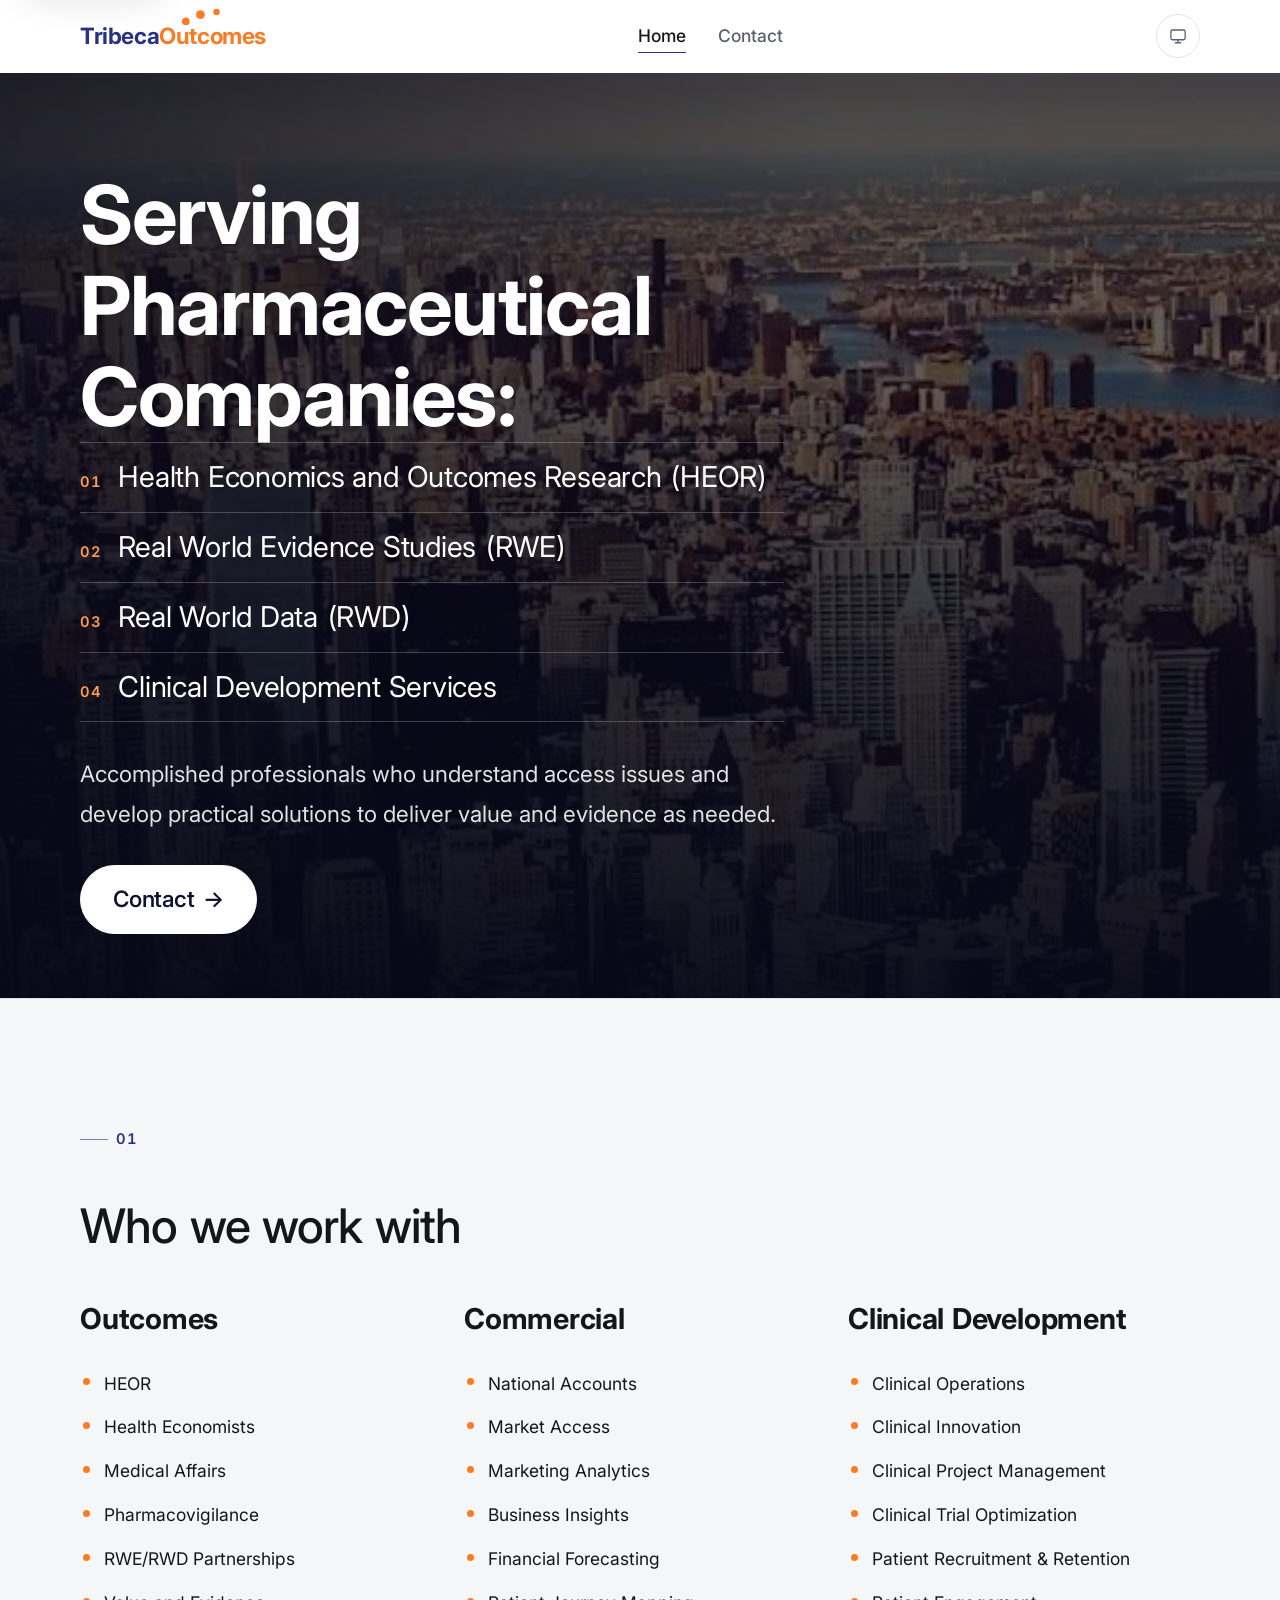
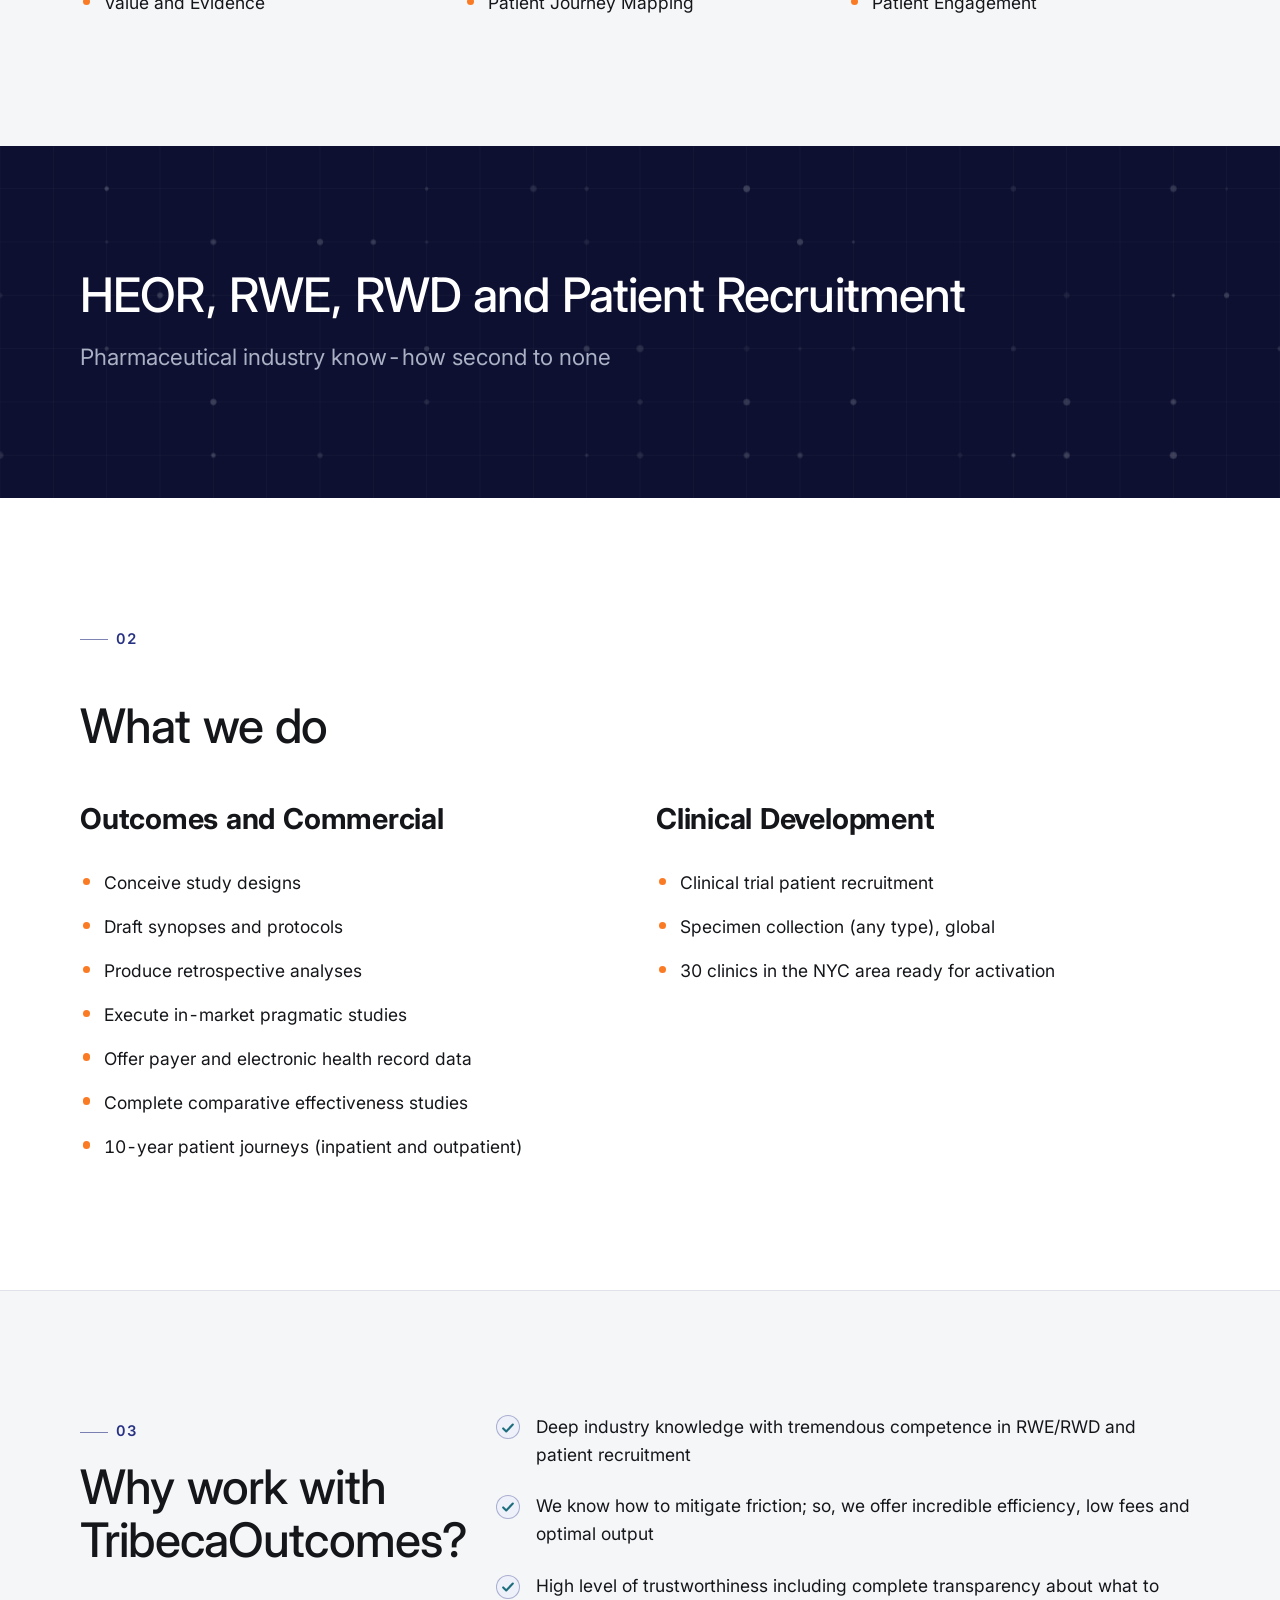
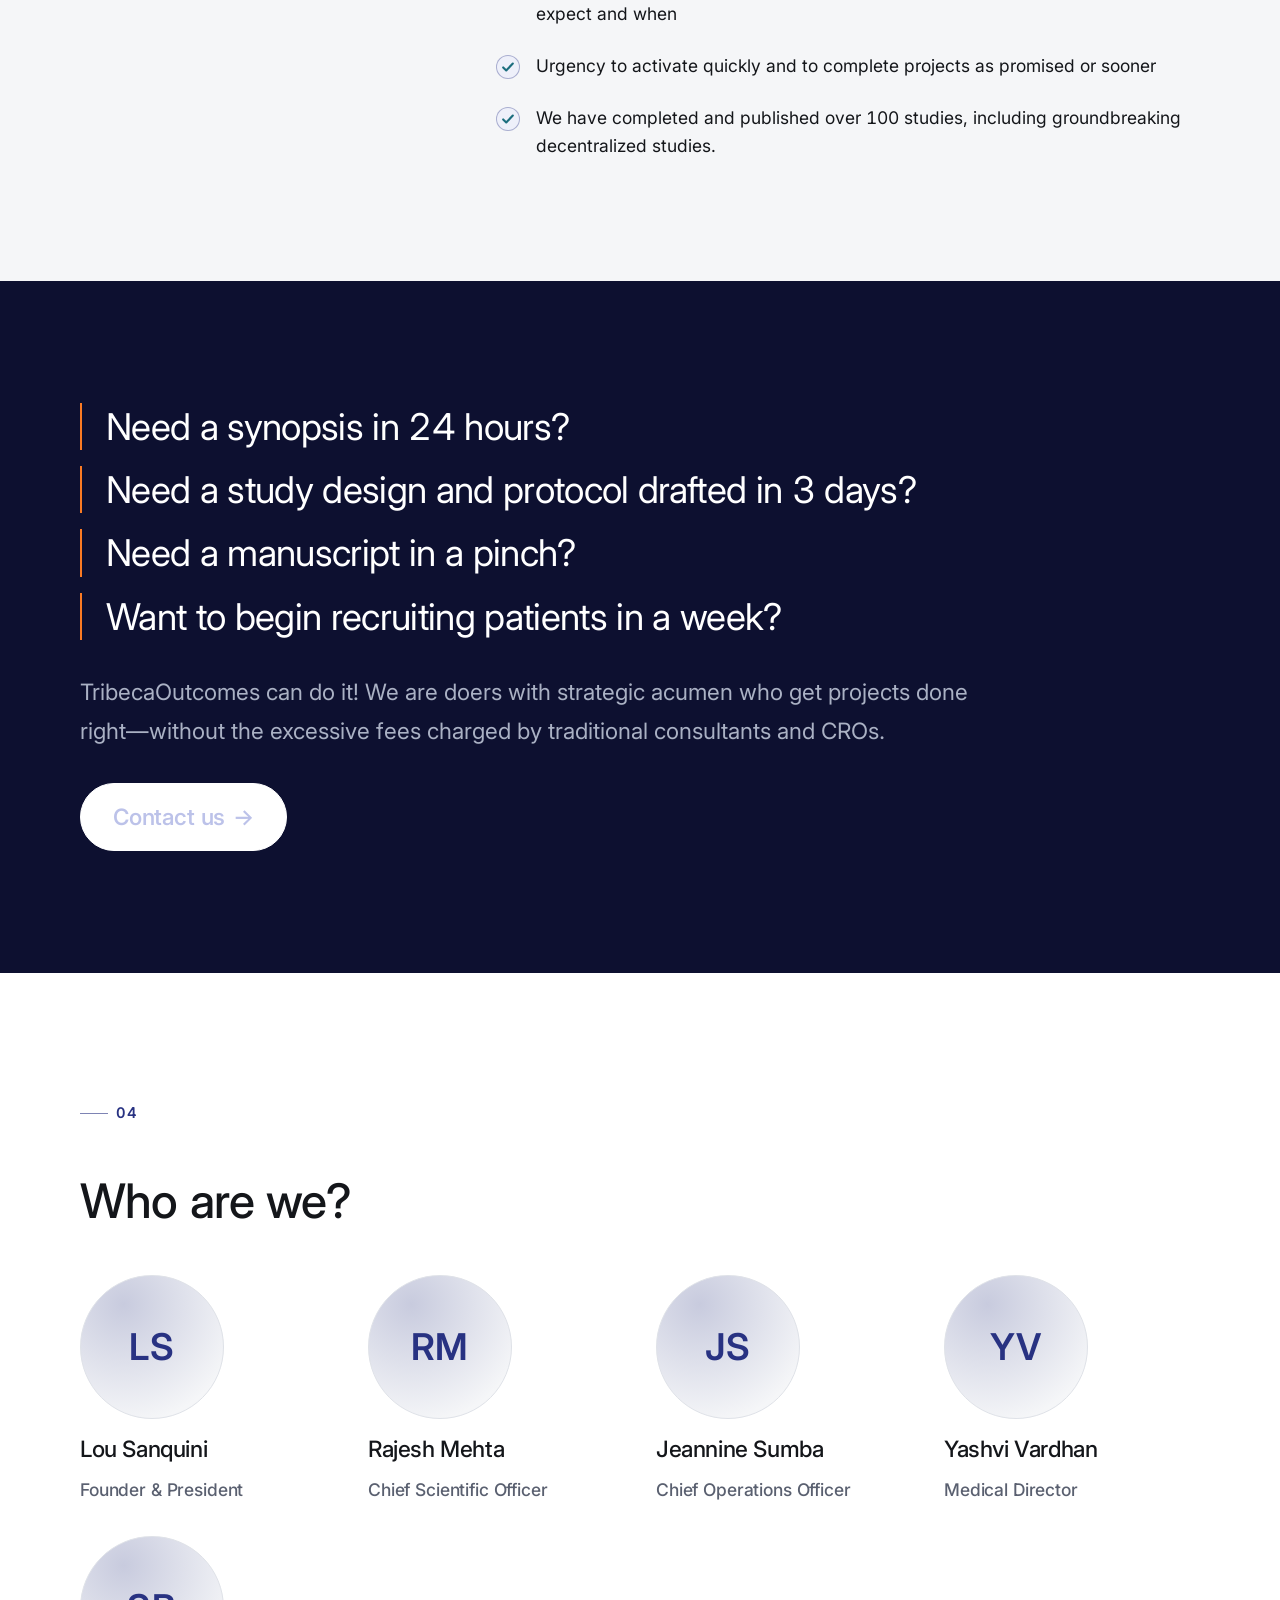
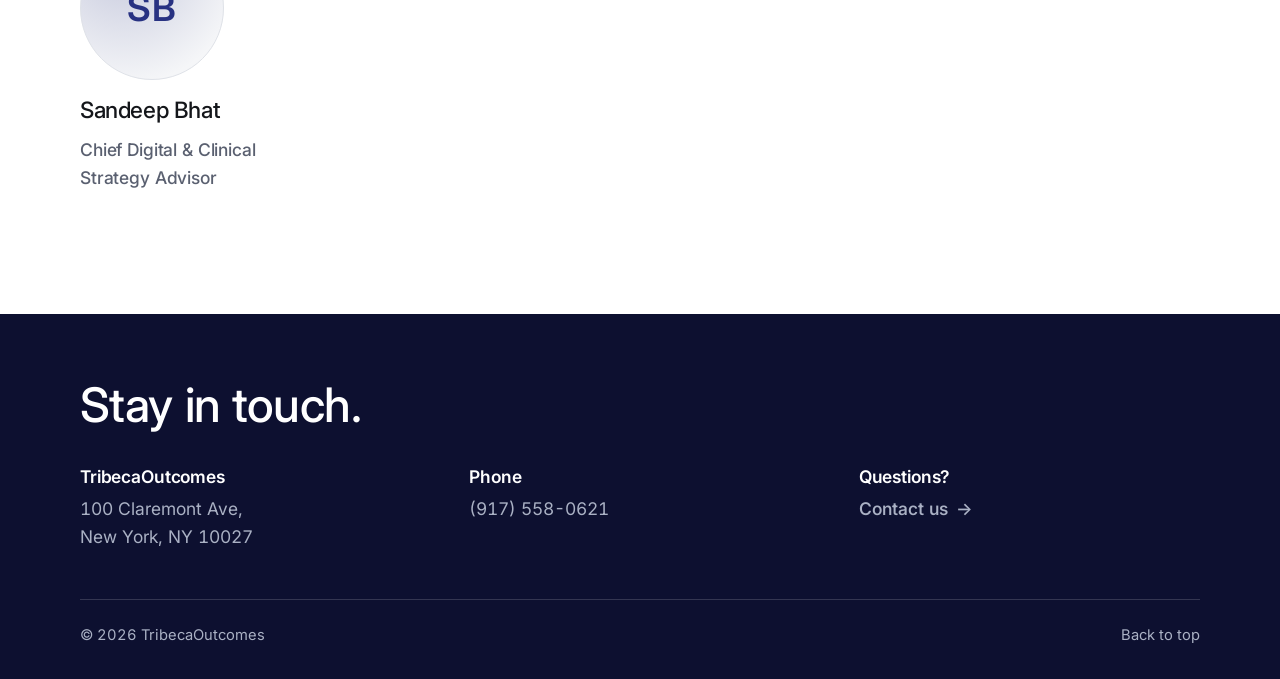
==== commit 64f3a7d3: "Make the theme control three-state: System, Light, Dark The toggle previously offered only Light and" ====
--- a/index.html
+++ b/index.html
@@ -56,8 +56,11 @@
     </nav>
 
     <div class="cluster">
-      <button class="btn btn--sm btn--secondary" data-theme-toggle type="button" aria-label="Toggle colour theme">
-        <span aria-hidden="true">◐</span>
+      <button class="theme-toggle" data-theme-toggle type="button" data-mode="system" aria-label="Theme: System">
+        <span class="sr-only" data-theme-status>Theme: System</span>
+        <svg class="theme-toggle__icon theme-toggle__icon--system" viewBox="0 0 24 24" aria-hidden="true"><rect x="2.5" y="4" width="19" height="13" rx="2"/><path d="M8.5 21h7M12 17v4"/></svg>
+        <svg class="theme-toggle__icon theme-toggle__icon--light" viewBox="0 0 24 24" aria-hidden="true"><circle cx="12" cy="12" r="4.2"/><path d="M12 2.5v2.2M12 19.3v2.2M4.2 4.2l1.6 1.6M18.2 18.2l1.6 1.6M2.5 12h2.2M19.3 12h2.2M4.2 19.8l1.6-1.6M18.2 5.8l1.6-1.6"/></svg>
+        <svg class="theme-toggle__icon theme-toggle__icon--dark" viewBox="0 0 24 24" aria-hidden="true"><path d="M20.5 14.2A8.6 8.6 0 1 1 9.8 3.5a6.9 6.9 0 0 0 10.7 10.7z"/></svg>
       </button>
       <button class="nav-toggle" data-nav-toggle type="button" aria-expanded="false" aria-controls="mobile-nav">
         <span class="sr-only">Menu</span><span class="nav-toggle__bars" aria-hidden="true"></span>
--- a/assets/css/components.css
+++ b/assets/css/components.css
@@ -781,3 +781,47 @@
   padding: 0;
 }
 .card--plain .list-rule li { border-top-color: transparent; padding-block: var(--sp-2); }
+
+/* --- Theme control: one button cycling System / Light / Dark ------------- */
+.theme-toggle {
+  display: inline-flex;
+  align-items: center;
+  justify-content: center;
+  gap: var(--sp-2);
+  width: 2.75rem;
+  height: 2.75rem;
+  padding: 0;
+  border: 1px solid var(--line);
+  border-radius: var(--radius-pill);
+  background: transparent;
+  color: var(--text-muted);
+  cursor: pointer;
+  transition: color var(--dur-fast) var(--ease-out),
+              border-color var(--dur-fast) var(--ease-out),
+              background-color var(--dur-fast) var(--ease-out);
+}
+.theme-toggle:hover {
+  color: var(--accent);
+  border-color: var(--accent);
+  background: var(--accent-soft);
+}
+.theme-toggle svg {
+  width: 1.125rem;
+  height: 1.125rem;
+  stroke: currentColor;
+  fill: none;
+  stroke-width: 1.7;
+  stroke-linecap: round;
+  stroke-linejoin: round;
+}
+
+/* Show only the icon for the active mode. Defaults to the system icon so the
+   button is never blank in the moment before JS sets data-mode. */
+.theme-toggle__icon { display: none; }
+.theme-toggle__icon--system { display: block; }
+.theme-toggle[data-mode="system"] .theme-toggle__icon { display: none; }
+.theme-toggle[data-mode="system"] .theme-toggle__icon--system { display: block; }
+.theme-toggle[data-mode="light"]  .theme-toggle__icon { display: none; }
+.theme-toggle[data-mode="light"]  .theme-toggle__icon--light { display: block; }
+.theme-toggle[data-mode="dark"]   .theme-toggle__icon { display: none; }
+.theme-toggle[data-mode="dark"]   .theme-toggle__icon--dark { display: block; }
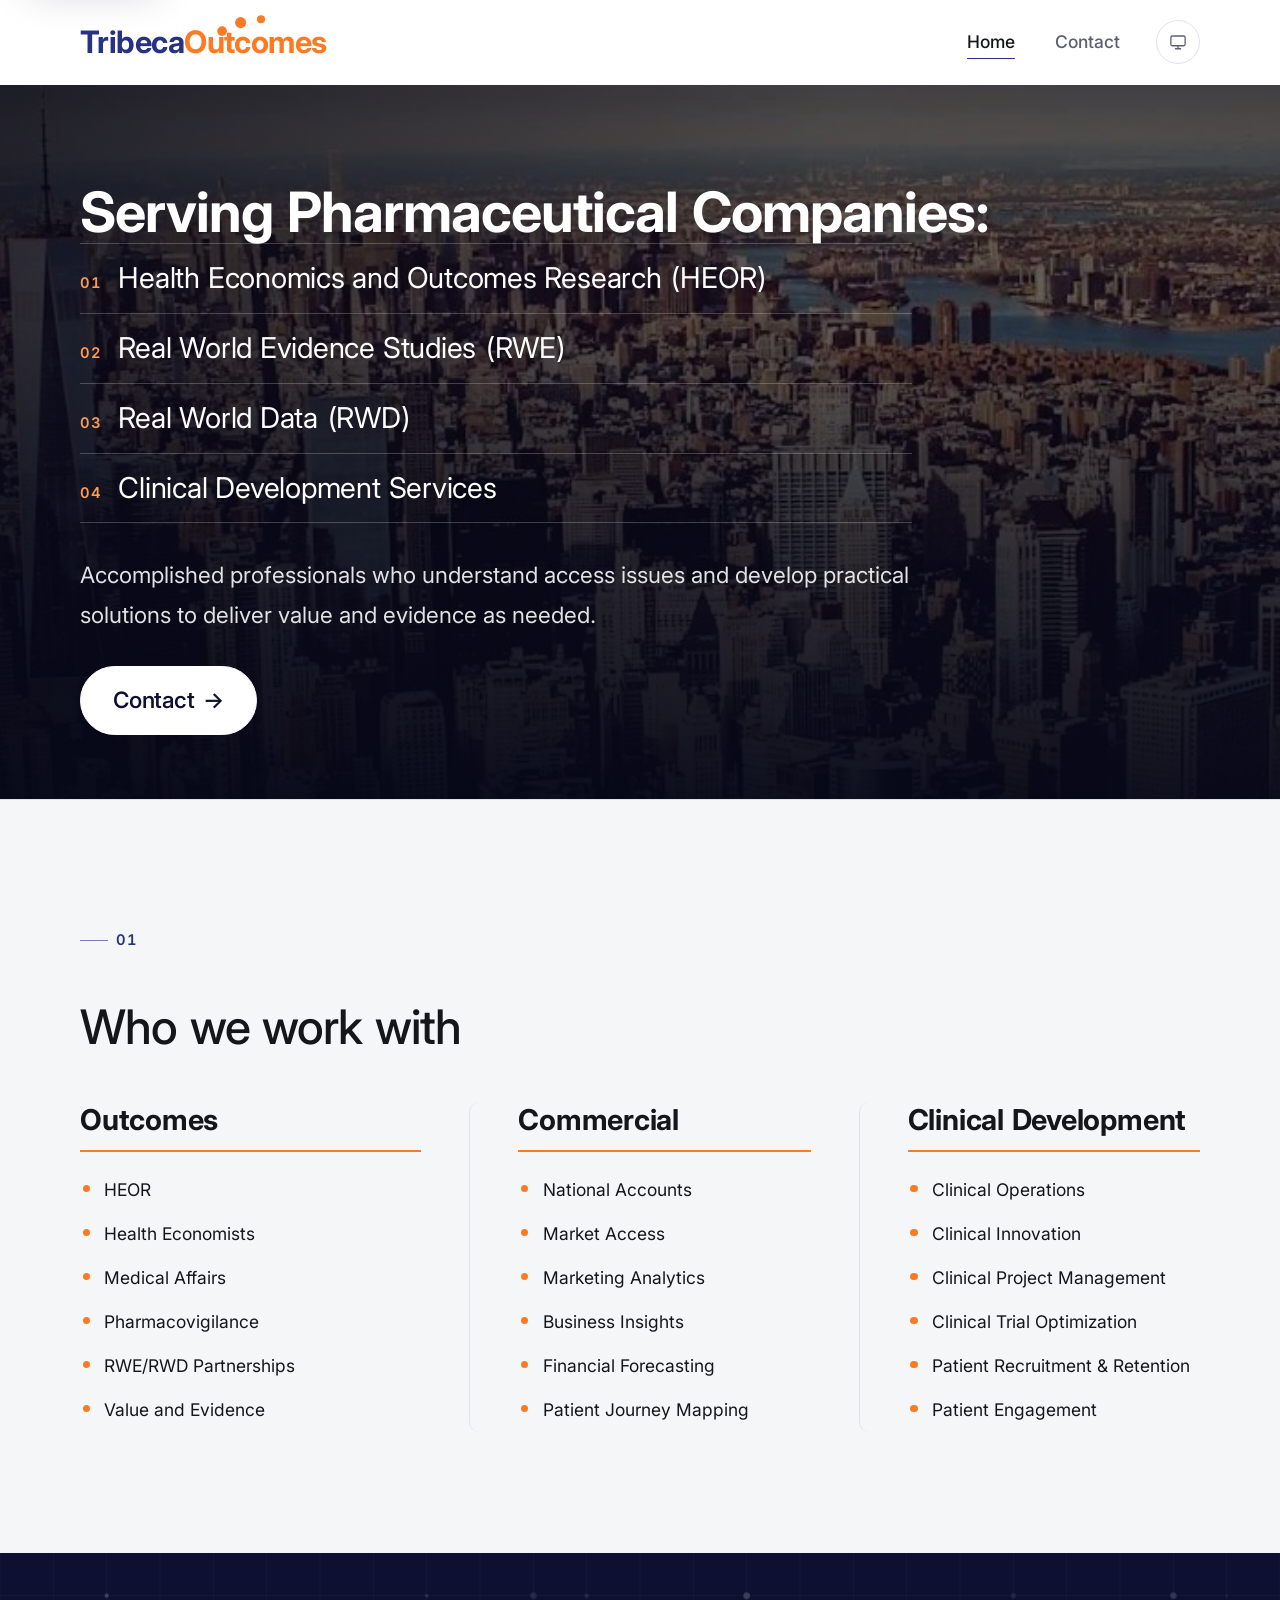
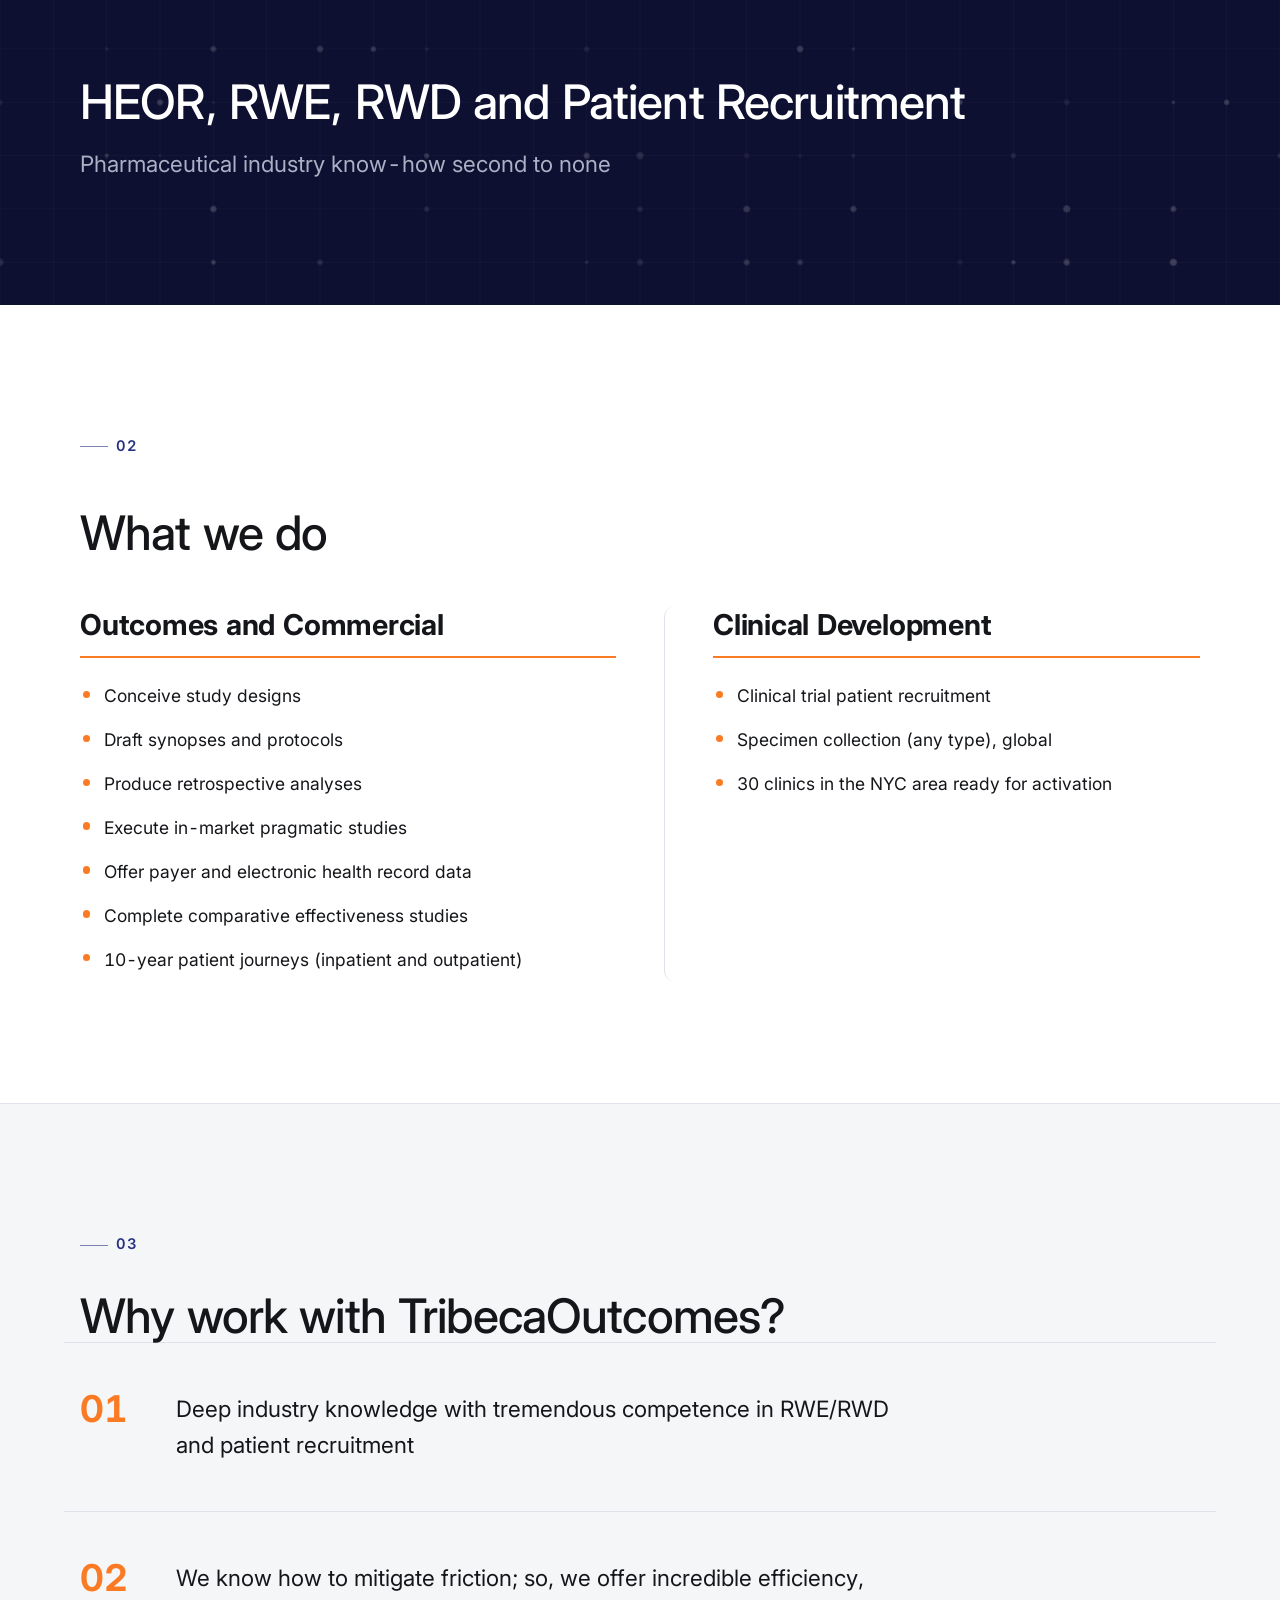
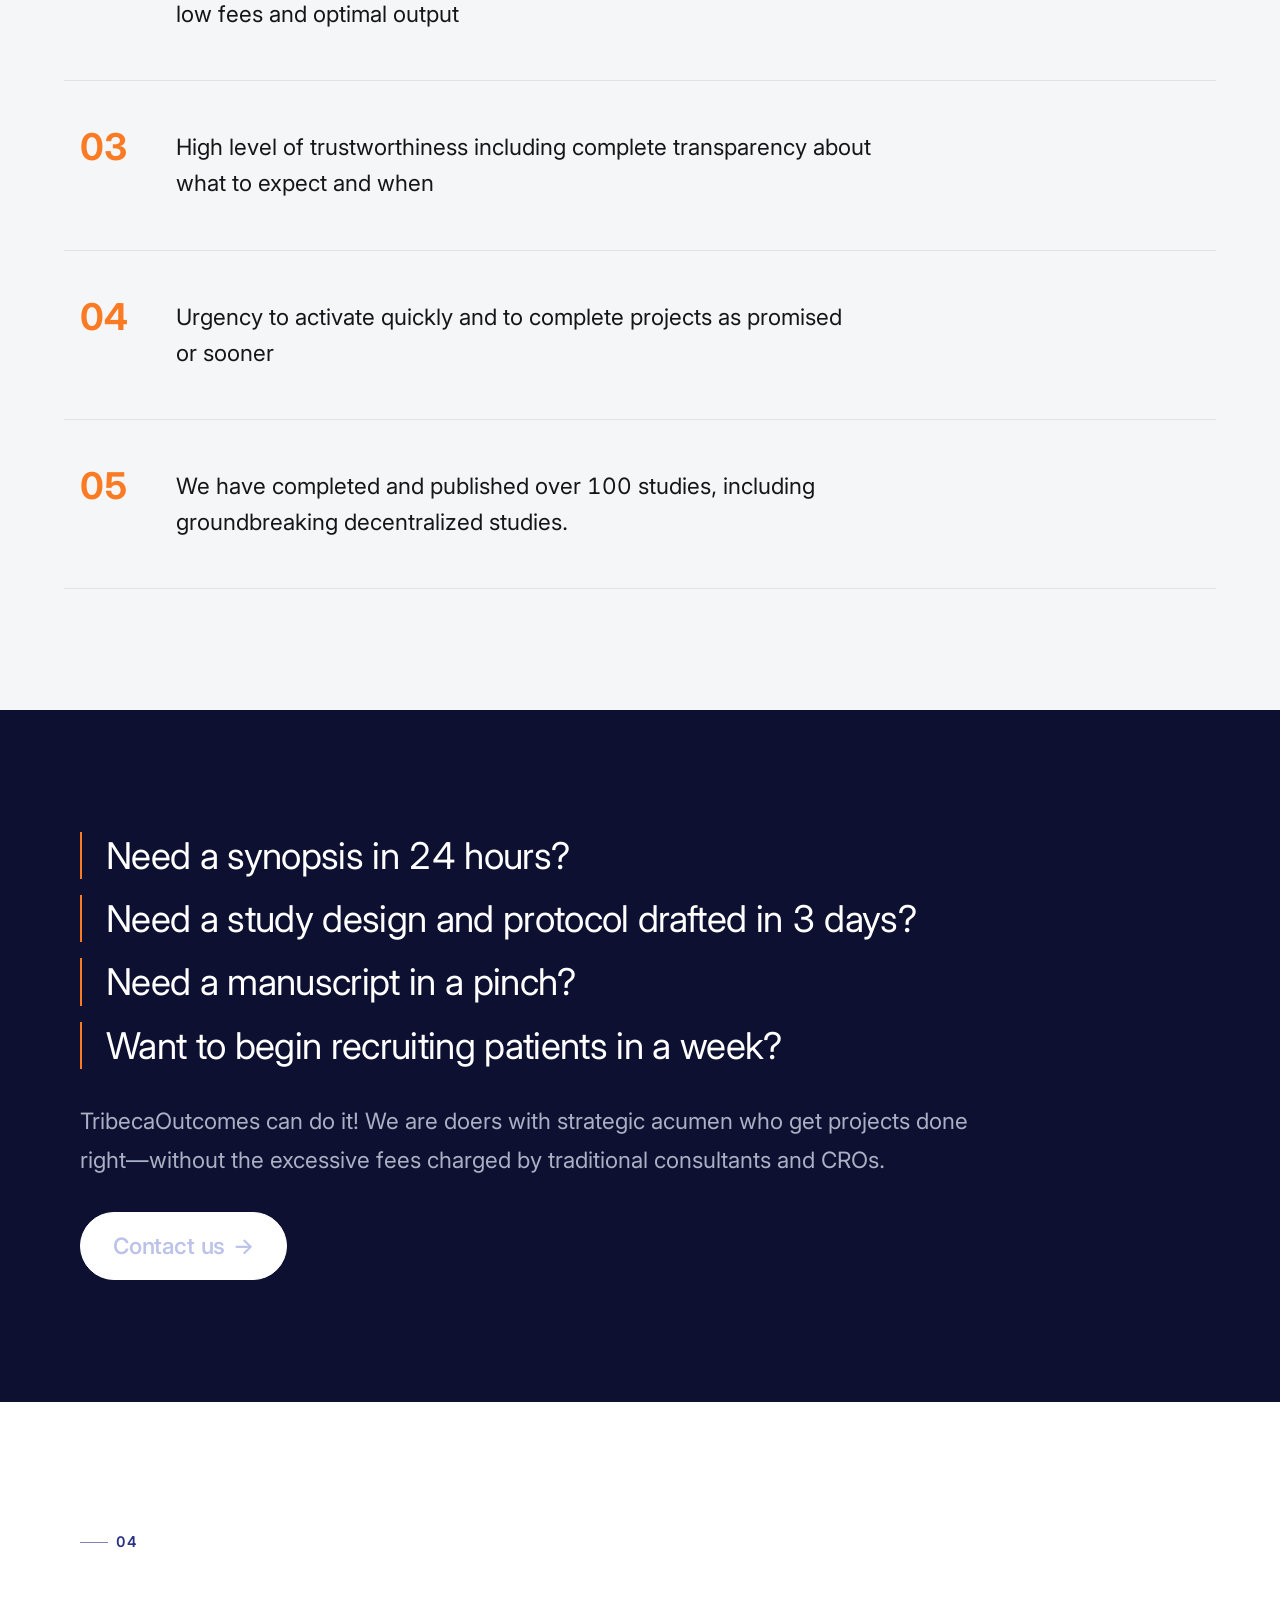
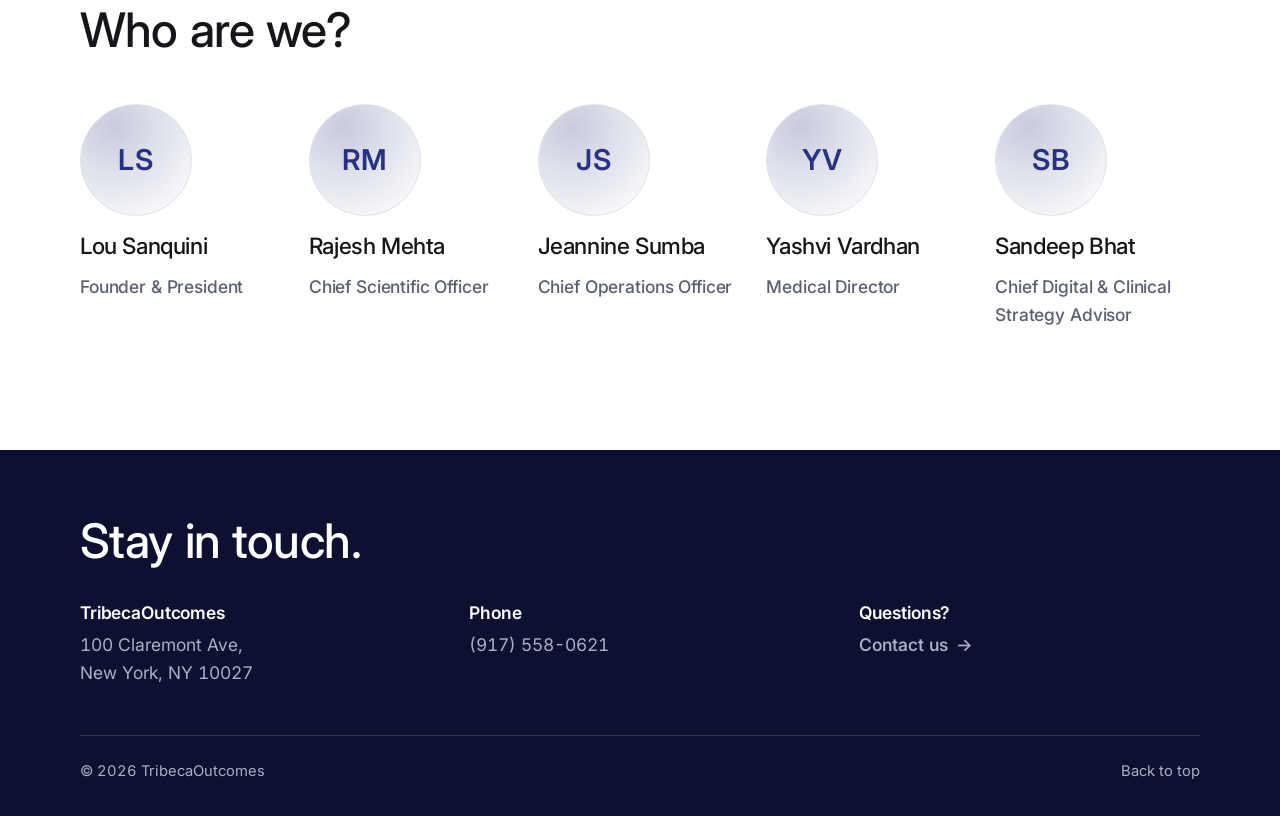
==== commit edb8f766: "Revision pass: header, hero headline, column alignment, motion - Logo enlarged to a fluid clamp (1.3" ====
--- a/index.html
+++ b/index.html
@@ -50,21 +50,23 @@
   <div class="container site-header__inner">
     <a class="brand" href="./">Tribeca<span class="brand__accent">Outcomes</span><svg class="brand__dots" viewBox="0 0 40 12" aria-hidden="true"><circle cx="6" cy="9" r="2.6"/><circle cx="16" cy="4.4" r="3"/><circle cx="27" cy="2.6" r="2.2"/></svg></a>
 
+    <div class="header-right">
     <nav class="nav" aria-label="Primary">
       <a class="nav__link" href="./">Home</a>
       <a class="nav__link" href="contact.html">Contact</a>
     </nav>
 
-    <div class="cluster">
-      <button class="theme-toggle" data-theme-toggle type="button" data-mode="system" aria-label="Theme: System">
+      <div class="cluster">
+        <button class="theme-toggle" data-theme-toggle type="button" data-mode="system" aria-label="Theme: System">
         <span class="sr-only" data-theme-status>Theme: System</span>
         <svg class="theme-toggle__icon theme-toggle__icon--system" viewBox="0 0 24 24" aria-hidden="true"><rect x="2.5" y="4" width="19" height="13" rx="2"/><path d="M8.5 21h7M12 17v4"/></svg>
         <svg class="theme-toggle__icon theme-toggle__icon--light" viewBox="0 0 24 24" aria-hidden="true"><circle cx="12" cy="12" r="4.2"/><path d="M12 2.5v2.2M12 19.3v2.2M4.2 4.2l1.6 1.6M18.2 18.2l1.6 1.6M2.5 12h2.2M19.3 12h2.2M4.2 19.8l1.6-1.6M18.2 5.8l1.6-1.6"/></svg>
         <svg class="theme-toggle__icon theme-toggle__icon--dark" viewBox="0 0 24 24" aria-hidden="true"><path d="M20.5 14.2A8.6 8.6 0 1 1 9.8 3.5a6.9 6.9 0 0 0 10.7 10.7z"/></svg>
       </button>
-      <button class="nav-toggle" data-nav-toggle type="button" aria-expanded="false" aria-controls="mobile-nav">
-        <span class="sr-only">Menu</span><span class="nav-toggle__bars" aria-hidden="true"></span>
-      </button>
+        <button class="nav-toggle" data-nav-toggle type="button" aria-expanded="false" aria-controls="mobile-nav">
+          <span class="sr-only">Menu</span><span class="nav-toggle__bars" aria-hidden="true"></span>
+        </button>
+      </div>
     </div>
   </div>
 
@@ -89,7 +91,7 @@
     <div class="hero__scrim" aria-hidden="true"></div>
 
     <div class="container">
-      <div class="stack stack--lg" style="max-width: 46rem">
+      <div class="stack stack--lg hero__body">
         <h1 class="hero__title">Serving Pharmaceutical Companies:</h1>
 
         <ul class="list-lead">
@@ -111,12 +113,12 @@
   <!-- ========================= WHO WE WORK WITH ========================= -->
   <section class="section section--sunk section--ruled" id="who-we-work-with">
     <div class="container stack stack--xl">
-      <div class="stack">
+      <div class="stack" data-reveal>
         <p class="eyebrow">01</p>
         <h2>Who we work with</h2>
       </div>
 
-      <div class="grid grid--3" data-reveal data-reveal-group>
+      <div class="cols cols--3 cols--ruled" data-reveal data-reveal-group>
         <article class="card card--plain">
           <h3 class="col-heading">Outcomes</h3>
           <ul class="list-bullet">
@@ -164,7 +166,7 @@
         <g fill="currentColor" opacity="0.5"><circle cx="840" cy="300" r="3.6" opacity="0.61"/><circle cx="1200" cy="180" r="3.3" opacity="0.26"/><circle cx="720" cy="240" r="3.9" opacity="0.47"/><circle cx="1140" cy="240" r="3.0" opacity="0.36"/><circle cx="660" cy="60" r="2.5" opacity="0.37"/><circle cx="660" cy="240" r="3.4" opacity="0.63"/><circle cx="600" cy="0" r="3.5" opacity="0.24"/><circle cx="900" cy="120" r="3.5" opacity="0.68"/><circle cx="900" cy="0" r="3.6" opacity="0.22"/><circle cx="240" cy="180" r="1.7" opacity="0.27"/><circle cx="1080" cy="360" r="2.8" opacity="0.24"/><circle cx="360" cy="360" r="3.0" opacity="0.46"/><circle cx="180" cy="240" r="1.5" opacity="0.33"/><circle cx="360" cy="120" r="3.5" opacity="0.62"/><circle cx="1320" cy="300" r="3.3" opacity="0.56"/><circle cx="960" cy="300" r="3.5" opacity="0.55"/><circle cx="900" cy="360" r="1.9" opacity="0.35"/><circle cx="1320" cy="180" r="1.8" opacity="0.69"/><circle cx="660" cy="360" r="1.9" opacity="0.46"/><circle cx="240" cy="300" r="3.5" opacity="0.73"/><circle cx="1320" cy="300" r="2.2" opacity="0.53"/><circle cx="1320" cy="60" r="3.6" opacity="0.61"/><circle cx="540" cy="180" r="1.6" opacity="0.46"/><circle cx="480" cy="0" r="2.5" opacity="0.48"/><circle cx="1320" cy="360" r="3.9" opacity="0.77"/><circle cx="600" cy="60" r="3.6" opacity="0.42"/><circle cx="1440" cy="240" r="2.8" opacity="0.48"/><circle cx="0" cy="360" r="3.8" opacity="0.44"/><circle cx="660" cy="0" r="3.1" opacity="0.67"/><circle cx="1140" cy="360" r="2.2" opacity="0.79"/><circle cx="960" cy="300" r="3.1" opacity="0.23"/><circle cx="720" cy="300" r="3.0" opacity="0.37"/><circle cx="480" cy="120" r="1.9" opacity="0.35"/><circle cx="1380" cy="60" r="1.8" opacity="0.27"/><circle cx="480" cy="300" r="2.9" opacity="0.39"/><circle cx="120" cy="120" r="2.0" opacity="0.29"/><circle cx="180" cy="0" r="1.8" opacity="0.62"/><circle cx="1380" cy="180" r="2.9" opacity="0.69"/><circle cx="0" cy="180" r="2.9" opacity="0.28"/><circle cx="120" cy="60" r="2.5" opacity="0.76"/><circle cx="720" cy="360" r="3.5" opacity="0.38"/><circle cx="1080" cy="180" r="2.8" opacity="0.61"/><circle cx="960" cy="120" r="1.8" opacity="0.46"/><circle cx="1320" cy="420" r="2.9" opacity="0.76"/><circle cx="1020" cy="180" r="1.8" opacity="0.27"/><circle cx="480" cy="60" r="2.1" opacity="0.48"/><circle cx="840" cy="240" r="3.3" opacity="0.20"/><circle cx="120" cy="60" r="1.9" opacity="0.27"/><circle cx="840" cy="60" r="3.8" opacity="0.76"/><circle cx="300" cy="180" r="3.8" opacity="0.32"/><circle cx="240" cy="120" r="3.5" opacity="0.45"/><circle cx="240" cy="360" r="2.6" opacity="0.78"/><circle cx="1200" cy="300" r="4.0" opacity="0.62"/><circle cx="1080" cy="180" r="2.8" opacity="0.40"/><circle cx="660" cy="120" r="3.0" opacity="0.28"/><circle cx="1200" cy="360" r="3.9" opacity="0.26"/><circle cx="900" cy="360" r="3.2" opacity="0.45"/><circle cx="840" cy="0" r="2.8" opacity="0.28"/><circle cx="840" cy="360" r="3.2" opacity="0.60"/><circle cx="1140" cy="60" r="3.2" opacity="0.31"/><circle cx="900" cy="240" r="2.1" opacity="0.23"/><circle cx="960" cy="180" r="1.8" opacity="0.52"/><circle cx="360" cy="180" r="2.6" opacity="0.64"/><circle cx="1200" cy="360" r="3.2" opacity="0.69"/><circle cx="480" cy="240" r="2.9" opacity="0.64"/><circle cx="240" cy="120" r="2.2" opacity="0.42"/><circle cx="180" cy="180" r="3.2" opacity="0.71"/><circle cx="120" cy="240" r="2.4" opacity="0.61"/><circle cx="960" cy="240" r="2.3" opacity="0.29"/><circle cx="420" cy="120" r="2.9" opacity="0.65"/></g>
       </svg>
     </div>
-    <div class="container stack">
+    <div class="container stack" data-reveal>
       <h2 class="measure">HEOR, RWE, RWD and Patient Recruitment</h2>
       <p class="lede">Pharmaceutical industry know-how second to none</p>
     </div>
@@ -173,12 +175,12 @@
   <!-- ============================ WHAT WE DO ============================ -->
   <section class="section" id="what-we-do">
     <div class="container stack stack--xl">
-      <div class="stack">
+      <div class="stack" data-reveal>
         <p class="eyebrow">02</p>
         <h2>What we do</h2>
       </div>
 
-      <div class="grid grid--2" data-reveal data-reveal-group>
+      <div class="cols cols--2 cols--ruled" data-reveal data-reveal-group>
         <article class="card card--plain">
           <h3 class="col-heading">Outcomes and Commercial</h3>
           <ul class="list-bullet">
@@ -207,19 +209,19 @@
   <!-- =========================== WHY WORK WITH =========================== -->
   <section class="section section--sunk section--ruled" id="why-work-with-us">
     <div class="container">
-      <div class="grid grid--split">
-        <div class="sticky-label stack">
+      <div class="stack stack--lg">
+        <div class="stack" data-reveal>
           <p class="eyebrow">03</p>
           <h2>Why work with TribecaOutcomes?</h2>
         </div>
 
-        <ul class="list-check" data-reveal>
-          <li>Deep industry knowledge with tremendous competence in RWE/RWD and patient recruitment</li>
-          <li>We know how to mitigate friction; so, we offer incredible efficiency, low fees and optimal output</li>
-          <li>High level of trustworthiness including complete transparency about what to expect and when</li>
-          <li>Urgency to activate quickly and to complete projects as promised or sooner</li>
-          <li>We have completed and published over 100 studies, including groundbreaking decentralized studies.</li>
-        </ul>
+        <ol class="reasons" data-reveal data-reveal-group>
+          <li><p class="reasons__text">Deep industry knowledge with tremendous competence in RWE/RWD and patient recruitment</p></li>
+          <li><p class="reasons__text">We know how to mitigate friction; so, we offer incredible efficiency, low fees and optimal output</p></li>
+          <li><p class="reasons__text">High level of trustworthiness including complete transparency about what to expect and when</p></li>
+          <li><p class="reasons__text">Urgency to activate quickly and to complete projects as promised or sooner</p></li>
+          <li><p class="reasons__text">We have completed and published over 100 studies, including groundbreaking decentralized studies.</p></li>
+        </ol>
       </div>
     </div>
   </section>
@@ -246,7 +248,7 @@
   <!-- ============================ WHO ARE WE ============================ -->
   <section class="section" id="who-are-we">
     <div class="container stack stack--xl">
-      <div class="stack">
+      <div class="stack" data-reveal>
         <p class="eyebrow">04</p>
         <h2>Who are we?</h2>
       </div>
--- a/assets/css/components.css
+++ b/assets/css/components.css
@@ -474,15 +474,25 @@
    off or the bundle fails to load, the class is never added and every element
    renders at full opacity — content is never hidden behind JS. */
 @media (prefers-reduced-motion: no-preference) {
-  .js [data-reveal] {
+  /* A plain reveal animates the element itself. */
+  .js [data-reveal]:not([data-reveal-group]) {
     opacity: 0;
     transform: translateY(14px);
     transition: opacity var(--dur-slow) var(--ease-out),
                 transform var(--dur-slow) var(--ease-out);
   }
-  .js [data-reveal].is-visible { opacity: 1; transform: none; }
-  /* Stagger children of a revealed group. */
-  .js [data-reveal-group] > * { transition-delay: calc(var(--i, 0) * 70ms); }
+  .js [data-reveal]:not([data-reveal-group]).is-visible { opacity: 1; transform: none; }
+
+  /* A group reveal animates its CHILDREN in sequence. The container itself is
+     left alone — hiding both would double the fade, and a stagger delay on a
+     child that has no transition of its own does nothing at all. */
+  .js [data-reveal][data-reveal-group] > * {
+    opacity: 0;
+    transform: translateY(16px);
+    transition: opacity var(--dur-slow) var(--ease-out),
+                transform var(--dur-slow) var(--ease-out);
+  }
+  .js [data-reveal][data-reveal-group].is-visible > * { opacity: 1; transform: none; }
 }
 
 /* --- Lead list: the oversized, ruled service list in the hero ------------ */
@@ -825,3 +835,183 @@
 .theme-toggle[data-mode="light"]  .theme-toggle__icon--light { display: block; }
 .theme-toggle[data-mode="dark"]   .theme-toggle__icon { display: none; }
 .theme-toggle[data-mode="dark"]   .theme-toggle__icon--dark { display: block; }
+
+/* ==========================================================================
+   Revision pass
+   ========================================================================== */
+
+/* --- 1. Larger header logo ---------------------------------------------- */
+.brand {
+  font-size: clamp(1.35rem, 1.05rem + 1.1vw, 2rem);
+  line-height: 1;
+}
+.brand__dots {
+  top: -0.42em;
+  left: 53%;
+  width: 2.4em;
+  height: 0.75em;
+}
+.site-header__inner { min-height: 5.25rem; }
+
+/* --- 2. Home / Contact and the theme control together on the right ------ */
+.header-right {
+  display: flex;
+  align-items: center;
+  gap: var(--sp-5);
+  margin-left: auto;
+}
+.header-right .nav { gap: var(--sp-4); }
+.nav__link { font-size: var(--step-0); }
+
+/* --- 3. Hero headline on a single line ---------------------------------- */
+/* 20.15 is the measured width of the string in Inter 700 (19.74em) plus a 2%
+   safety margin, so the size is derived from the text, not guessed. Below the
+   breakpoint it wraps normally rather than shrinking to nothing. */
+.hero--image .hero__title { font-size: var(--step-5); }
+@media (min-width: 48rem) {
+  .hero--image .hero__title {
+    white-space: nowrap;
+    /* 70rem, not 75rem: .container is border-box, so its 2.5rem gutters sit
+       INSIDE the 75rem cap and the usable content width is 70rem. */
+    font-size: min(calc((100vw - 5rem) / 20.15), calc(70rem / 20.15));
+  }
+}
+/* The headline now needs the full container, so the hero copy block does too. */
+.hero__body { max-width: none; }
+.hero__body .lede,
+.hero__body .list-lead { max-width: 52rem; }
+
+/* --- 4. Equal, top-aligned capability columns --------------------------- */
+.cols {
+  display: grid;
+  gap: var(--sp-6) var(--sp-7);
+  align-items: start;
+  grid-template-columns: minmax(0, 1fr);
+}
+@media (min-width: 40rem) { .cols { grid-template-columns: repeat(2, minmax(0, 1fr)); } }
+@media (min-width: 62rem) { .cols--3 { grid-template-columns: repeat(3, minmax(0, 1fr)); } }
+@media (min-width: 62rem) { .cols--2 { grid-template-columns: repeat(2, minmax(0, 1fr)); } }
+
+/* Hairline between columns, on wide screens only. */
+@media (min-width: 62rem) {
+  .cols--ruled > * + * {
+    border-left: 1px solid var(--line);
+    padding-left: var(--sp-7);
+  }
+}
+.cols .col-heading {
+  display: flex;
+  align-items: flex-end;
+  margin-bottom: var(--sp-4);
+  padding-bottom: var(--sp-3);
+  border-bottom: 2px solid var(--highlight);
+  /* Fallback for browsers without subgrid: approximates two lines of heading
+     so the rules land close together even if not pixel-identical. */
+  min-height: 2.56em;
+}
+
+/* With subgrid, every column's heading occupies the SAME parent grid row, so
+   the rules align exactly however the text wraps — no magic height needed. */
+@media (min-width: 62rem) {
+  .cols--3, .cols--2 { grid-template-rows: auto auto; }
+  .cols--3 > *, .cols--2 > * {
+    display: grid;
+    grid-row: span 2;
+    grid-template-rows: subgrid;
+    row-gap: 0;
+    align-content: start;
+  }
+  @supports (grid-template-rows: subgrid) {
+    .cols .col-heading { min-height: 0; }
+  }
+}
+
+/* --- 5. "Why work with" as spaced numbered rows ------------------------- */
+.reasons {
+  list-style: none;
+  margin: 0;
+  padding: 0;
+  counter-reset: reason;
+}
+.reasons li {
+  counter-increment: reason;
+  display: grid;
+  grid-template-columns: auto minmax(0, 1fr);
+  gap: var(--sp-4) var(--sp-5);
+  align-items: start;
+  padding-block: var(--sp-6);
+  border-top: 1px solid var(--line);
+}
+.reasons li:last-child { border-bottom: 1px solid var(--line); }
+@media (min-width: 48rem) {
+  .reasons li { gap: var(--sp-7); padding-block: var(--sp-7); }
+}
+.reasons li::before {
+  content: counter(reason, decimal-leading-zero);
+  font-size: var(--step-3);
+  font-weight: var(--weight-bold);
+  line-height: 1;
+  color: var(--highlight);
+  font-variant-numeric: tabular-nums;
+}
+.reasons__text {
+  font-size: var(--step-1);
+  line-height: var(--leading-normal);
+  max-width: 52ch;
+  text-wrap: pretty;
+}
+/* The row tints on hover, so the list feels alive without moving. */
+.reasons li {
+  transition: background-color var(--dur) var(--ease-out);
+  margin-inline: calc(var(--sp-4) * -1);
+  padding-inline: var(--sp-4);
+}
+.reasons li:hover { background: var(--accent-soft); }
+
+/* --- 6. All five people on one row -------------------------------------- */
+@media (min-width: 62rem) {
+  .team-grid { grid-template-columns: repeat(5, minmax(0, 1fr)); gap: var(--sp-5); }
+}
+@media (min-width: 40rem) and (max-width: 61.99rem) {
+  .team-grid { grid-template-columns: repeat(3, minmax(0, 1fr)); }
+}
+.team-card__avatar {
+  max-width: clamp(4.5rem, 3rem + 5vw, 7rem);
+  font-size: var(--step-2);
+}
+.team-card__name { font-size: var(--step-1); }
+
+/* --- 7. Animation ------------------------------------------------------- */
+/* Hero copy rises in on load. Not observer-driven: it is above the fold. */
+@media (prefers-reduced-motion: no-preference) {
+  .js .hero__body > * {
+    animation: rise-in 720ms var(--ease-out) both;
+  }
+  .js .hero__body > *:nth-child(1) { animation-delay: 60ms; }
+  .js .hero__body > *:nth-child(2) { animation-delay: 170ms; }
+  .js .hero__body > *:nth-child(3) { animation-delay: 280ms; }
+  .js .hero__body > *:nth-child(4) { animation-delay: 390ms; }
+
+  /* Each row of a revealed list comes in behind the one above it. */
+  .js [data-reveal-group] > * { transition-delay: calc(var(--i, 0) * 80ms); }
+
+  /* The rule under a column heading draws itself in. */
+  .js [data-reveal] .col-heading { border-bottom-color: transparent; }
+  .js [data-reveal].is-visible .col-heading {
+    border-bottom-color: var(--highlight);
+    transition: border-bottom-color 600ms var(--ease-out) 260ms;
+  }
+}
+@keyframes rise-in {
+  from { opacity: 0; transform: translate3d(0, 18px, 0); }
+  to   { opacity: 1; transform: none; }
+}
+
+/* Cards and people lift slightly on hover. */
+.team-card { transition: transform var(--dur) var(--ease-out); }
+.team-card:hover { transform: translateY(-4px); }
+.team-card__avatar { transition: box-shadow var(--dur) var(--ease-out), border-color var(--dur) var(--ease-out); }
+.team-card:hover .team-card__avatar {
+  border-color: var(--accent);
+  box-shadow: var(--shadow);
+}
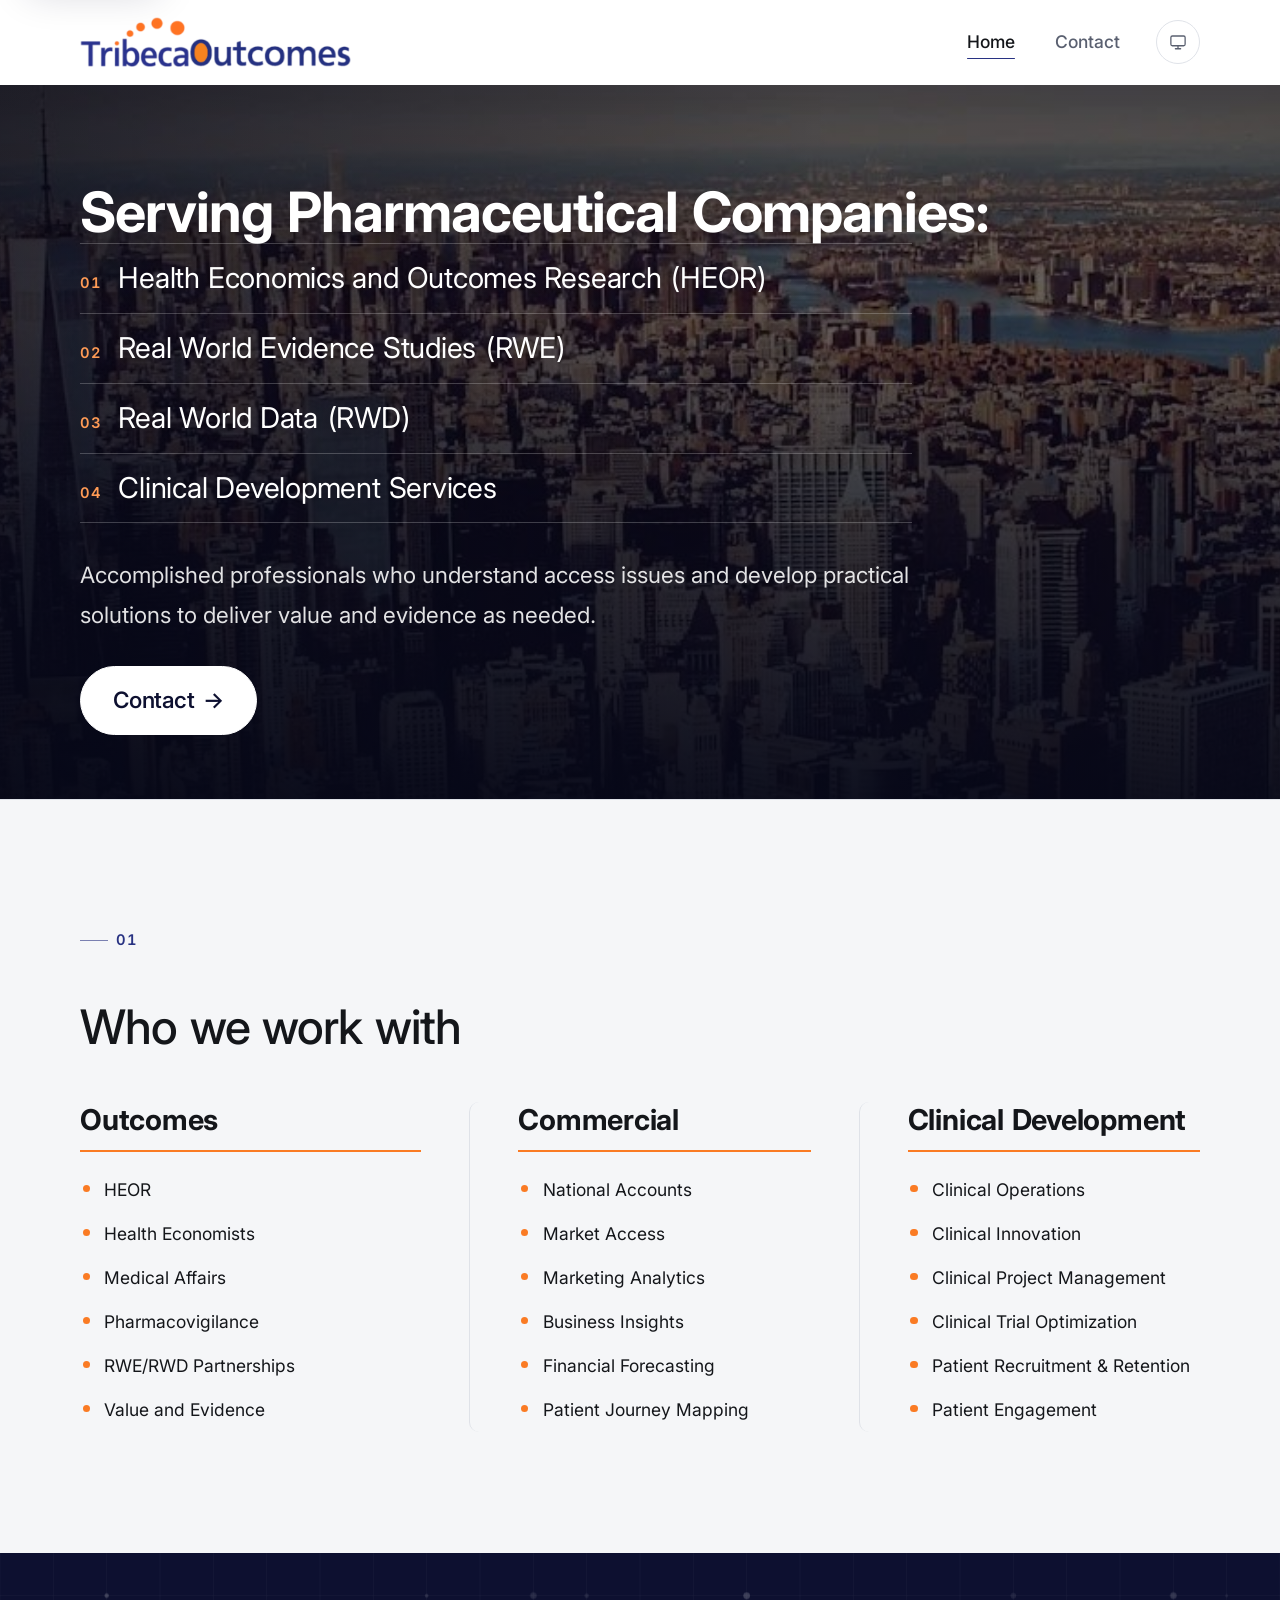
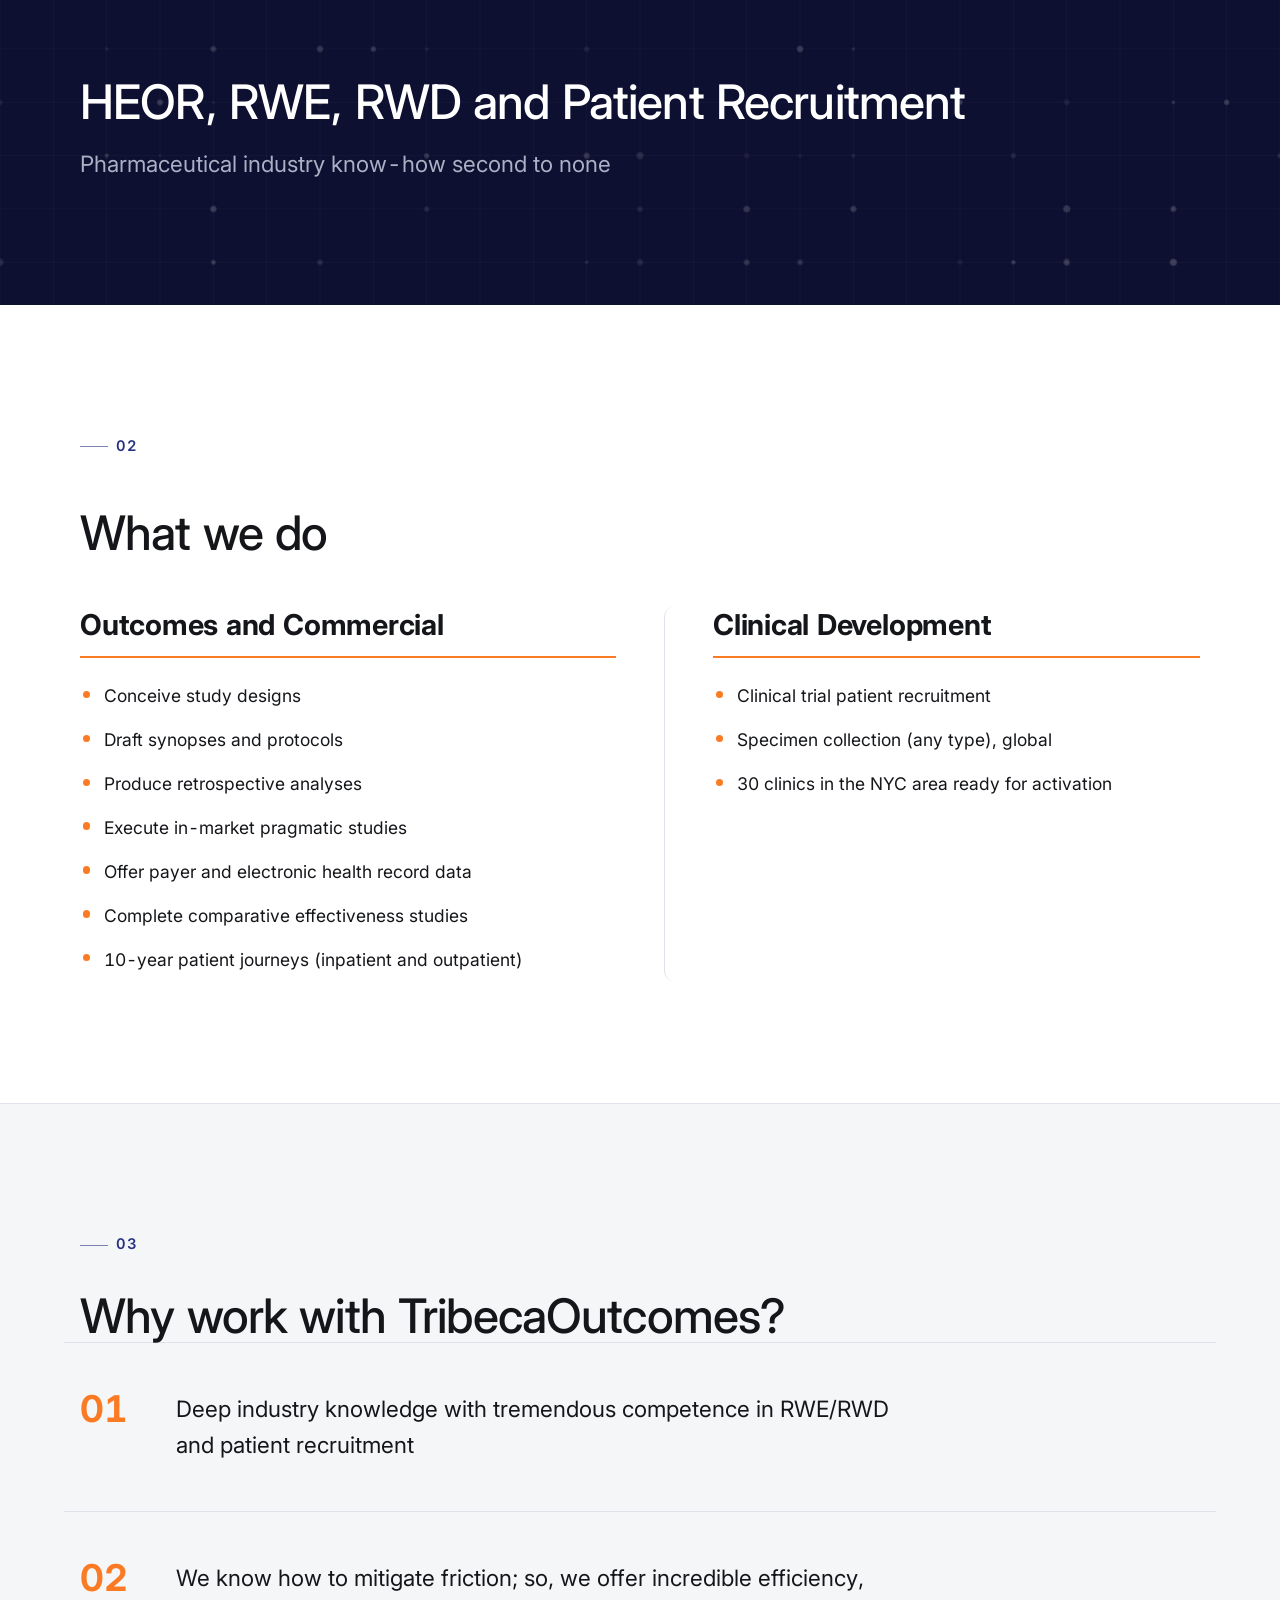
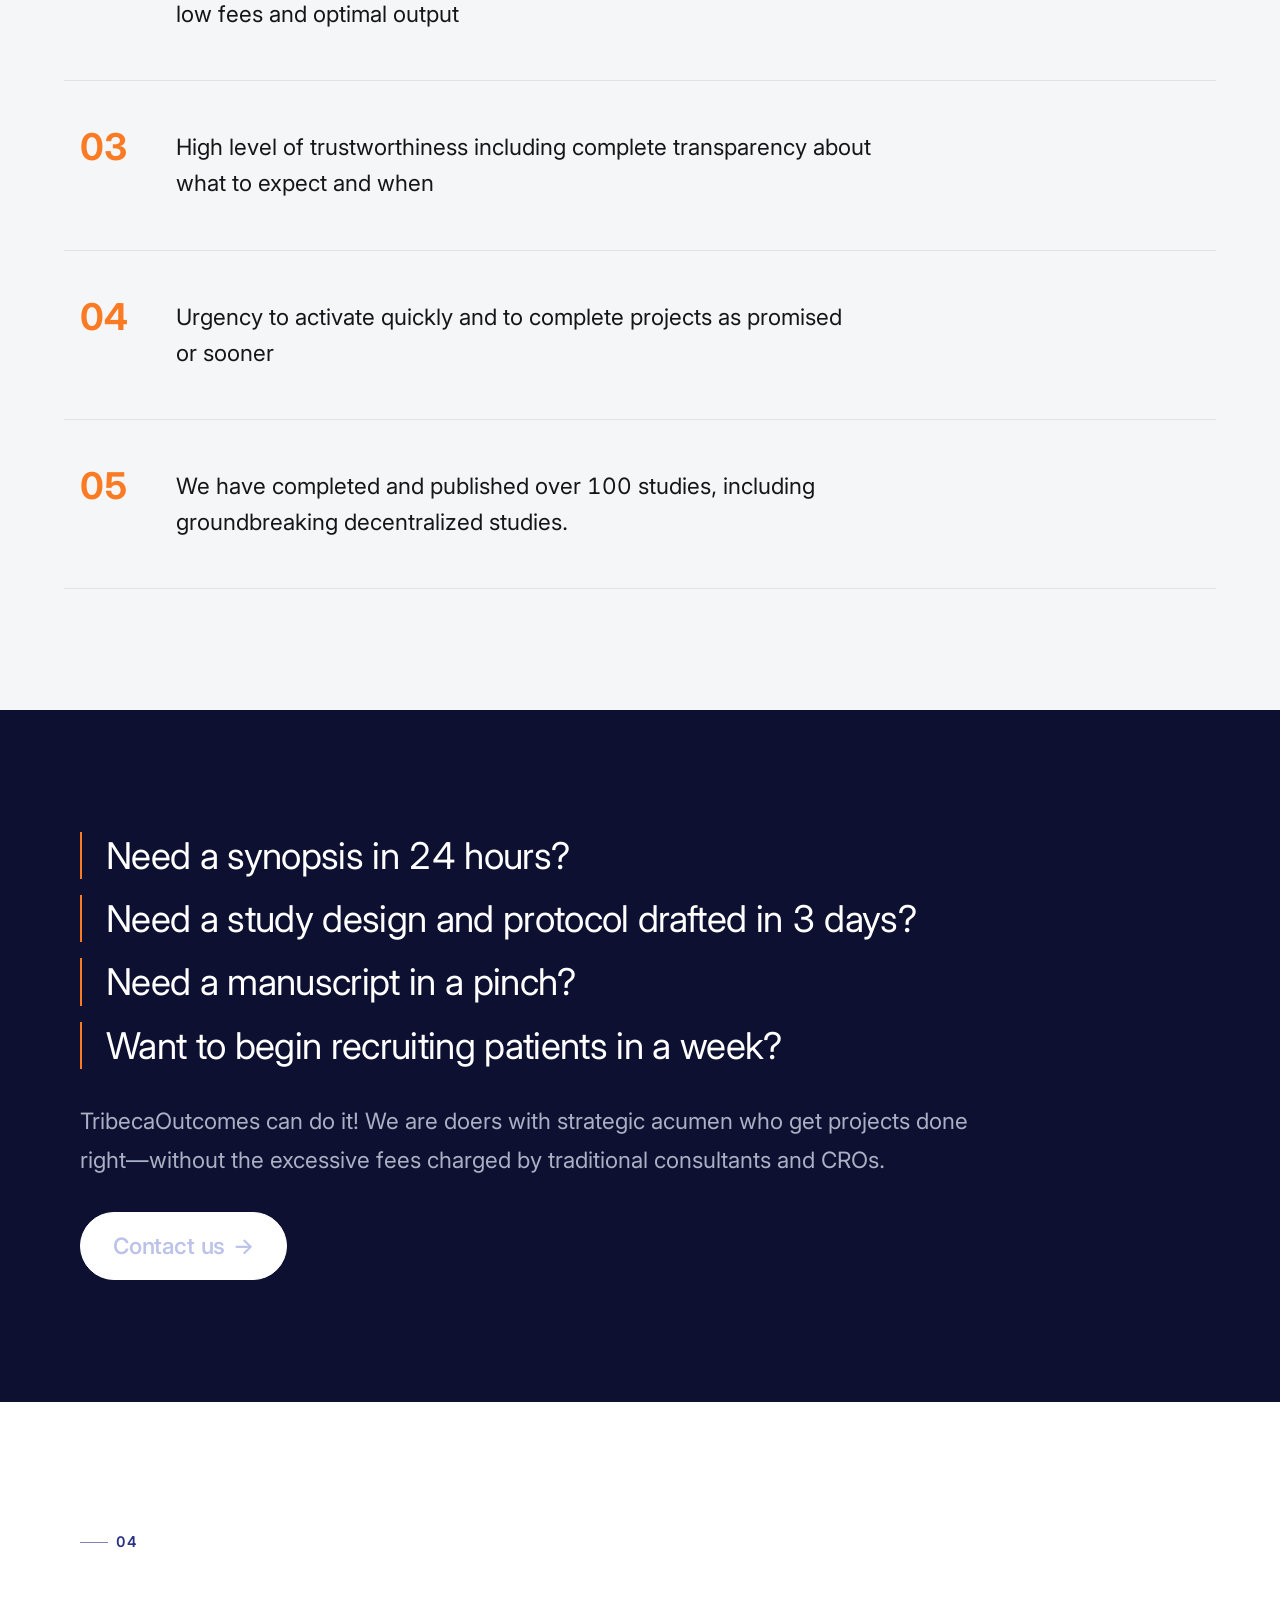
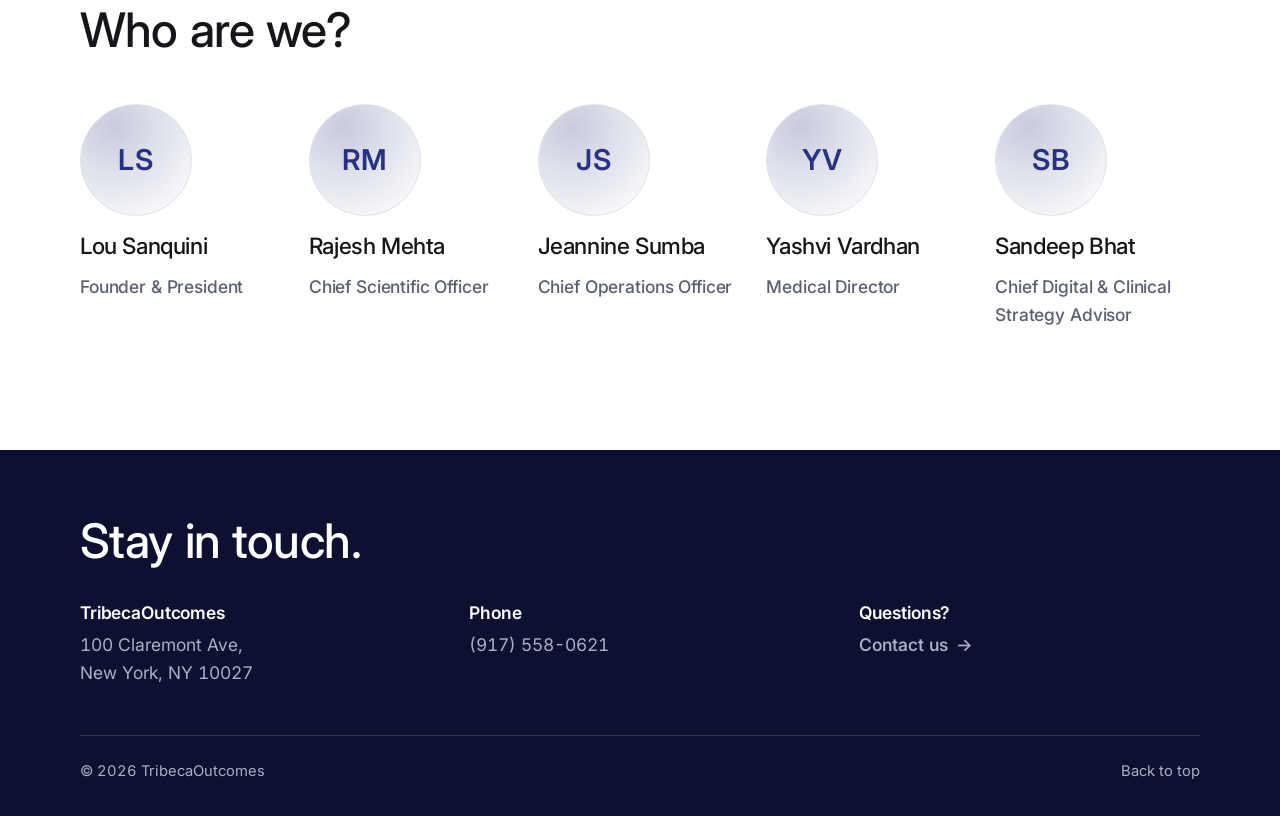
==== commit 6f22f50a: "Use the real logo asset in place of the drawn wordmark The supplied master shows the mark was wrong " ====
--- a/index.html
+++ b/index.html
@@ -48,7 +48,7 @@
 <!-- ============================== HEADER ============================== -->
 <header class="site-header" data-header>
   <div class="container site-header__inner">
-    <a class="brand" href="./">Tribeca<span class="brand__accent">Outcomes</span><svg class="brand__dots" viewBox="0 0 40 12" aria-hidden="true"><circle cx="6" cy="9" r="2.6"/><circle cx="16" cy="4.4" r="3"/><circle cx="27" cy="2.6" r="2.2"/></svg></a>
+    <a class="brand" href="./" aria-label="TribecaOutcomes — home"><img class="brand__img brand__img--light" src="assets/img/logo.png" alt="" width="700" height="130" decoding="async"><img class="brand__img brand__img--dark" src="assets/img/logo-on-dark.png" alt="" width="700" height="130" decoding="async"></a>
 
     <div class="header-right">
     <nav class="nav" aria-label="Primary">
--- a/assets/css/components.css
+++ b/assets/css/components.css
@@ -692,22 +692,6 @@
    Matching the live site's structure
    ========================================================================== */
 
-/* --- Logo: navy wordmark, orange second half, orange arc of dots --------- */
-.brand { position: relative; color: var(--navy-600); font-weight: 700; }
-.brand__accent { color: var(--orange-500); }
-:root[data-theme="dark"] .brand { color: #fff; }
-@media (prefers-color-scheme: dark) {
-  :root:not([data-theme="light"]) .brand { color: #fff; }
-}
-.brand__dots {
-  position: absolute;
-  top: -0.45em;
-  left: 52%;
-  width: 2.6em;
-  height: 0.8em;
-  overflow: visible;
-}
-.brand__dots circle { fill: var(--orange-500); }
 
 /* --- Hero over a photograph --------------------------------------------- */
 .hero--image {
@@ -840,17 +824,7 @@
    Revision pass
    ========================================================================== */
 
-/* --- 1. Larger header logo ---------------------------------------------- */
-.brand {
-  font-size: clamp(1.35rem, 1.05rem + 1.1vw, 2rem);
-  line-height: 1;
-}
-.brand__dots {
-  top: -0.42em;
-  left: 53%;
-  width: 2.4em;
-  height: 0.75em;
-}
+/* --- 1. Header logo (the real asset) ---------------------------------- */
 .site-header__inner { min-height: 5.25rem; }
 
 /* --- 2. Home / Contact and the theme control together on the right ------ */
@@ -1015,3 +989,33 @@
   border-color: var(--accent);
   box-shadow: var(--shadow);
 }
+
+/* --- Logo -------------------------------------------------------------- */
+.brand {
+  display: inline-flex;
+  align-items: center;
+  line-height: 0;
+  text-decoration: none;
+  flex: none;
+}
+.brand__img {
+  display: block;
+  width: auto;
+  height: clamp(2.1rem, 1.55rem + 2vw, 3.15rem);
+}
+/* Two files rather than a CSS filter: the navy has to become white while the
+   orange stays orange, which no single filter does cleanly. */
+.brand__img--dark { display: none; }
+
+:root[data-theme="dark"] .brand__img--light { display: none; }
+:root[data-theme="dark"] .brand__img--dark { display: block; }
+@media (prefers-color-scheme: dark) {
+  :root:not([data-theme="light"]) .brand__img--light { display: none; }
+  :root:not([data-theme="light"]) .brand__img--dark { display: block; }
+}
+
+/* The footer is dark in every theme, so it always takes the light-ink mark. */
+.site-footer .brand__img--light,
+.section--inverse .brand__img--light { display: none; }
+.site-footer .brand__img--dark,
+.section--inverse .brand__img--dark { display: block; }
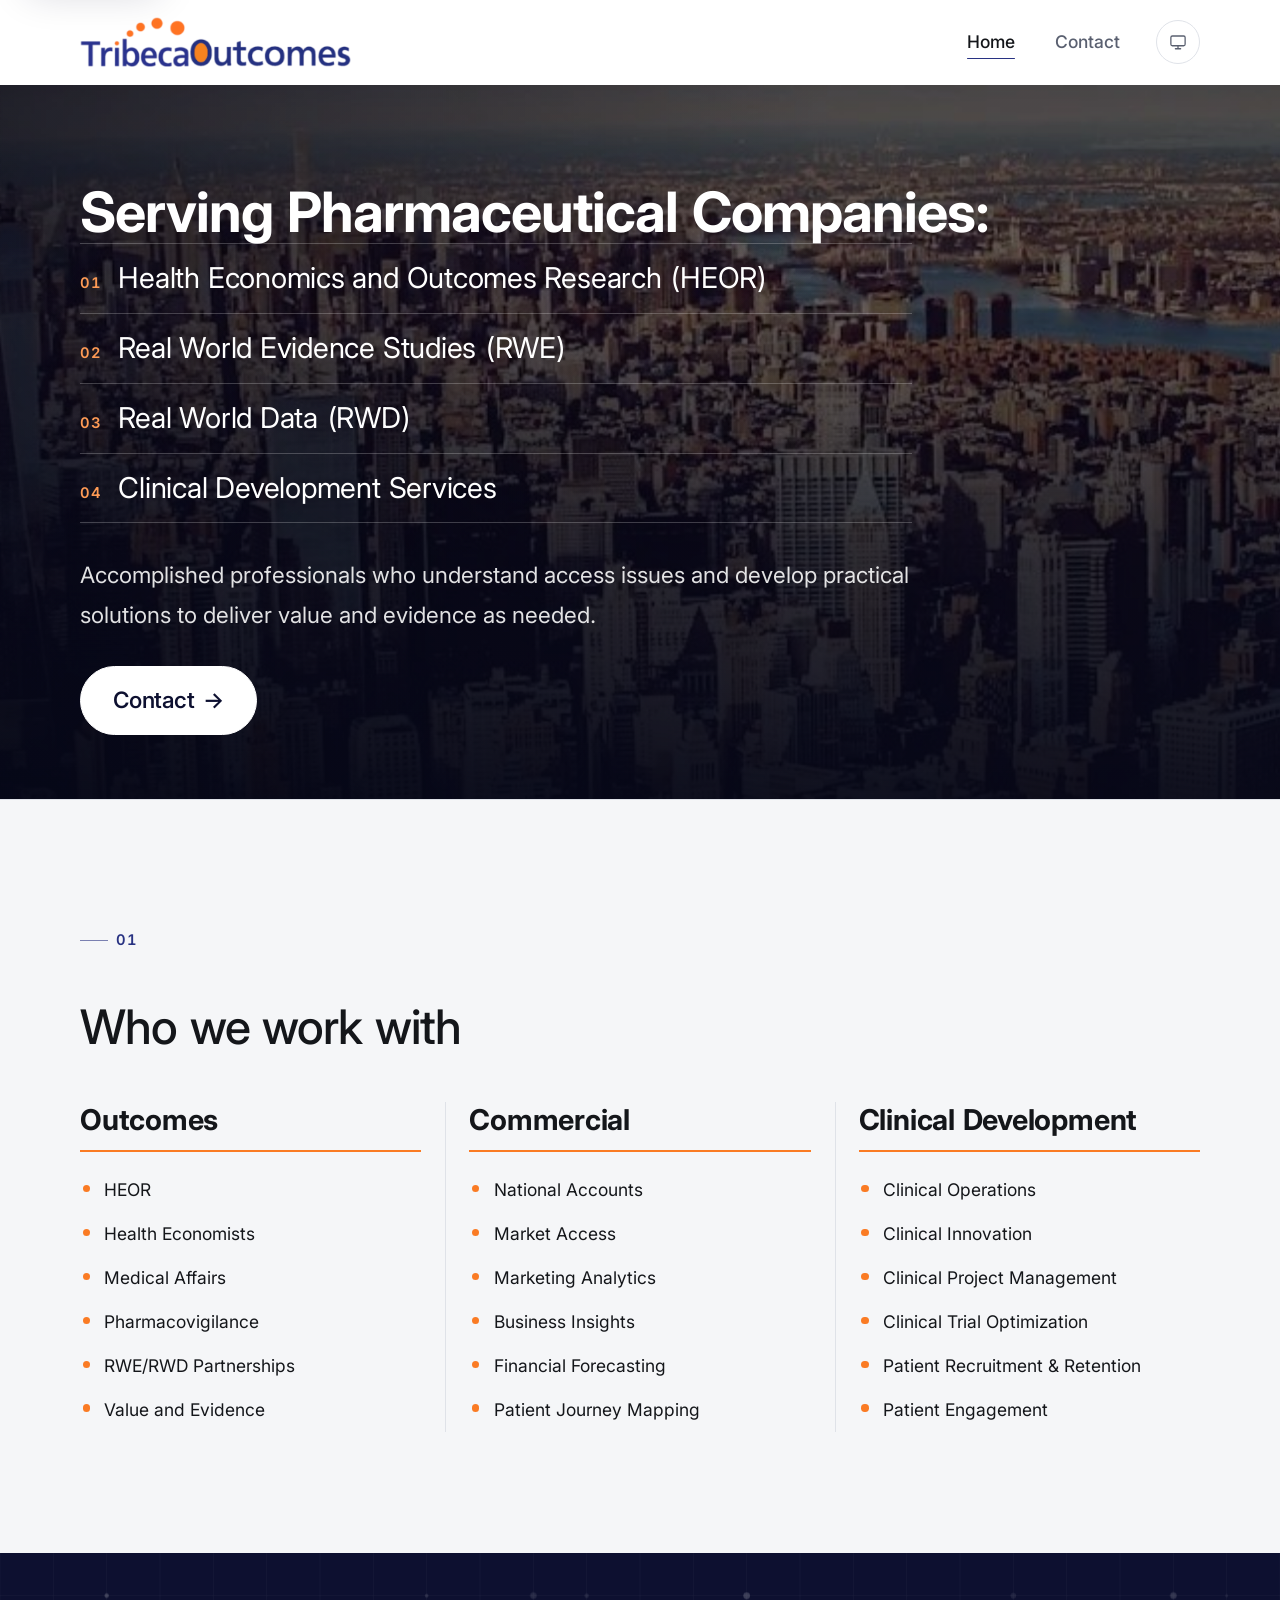
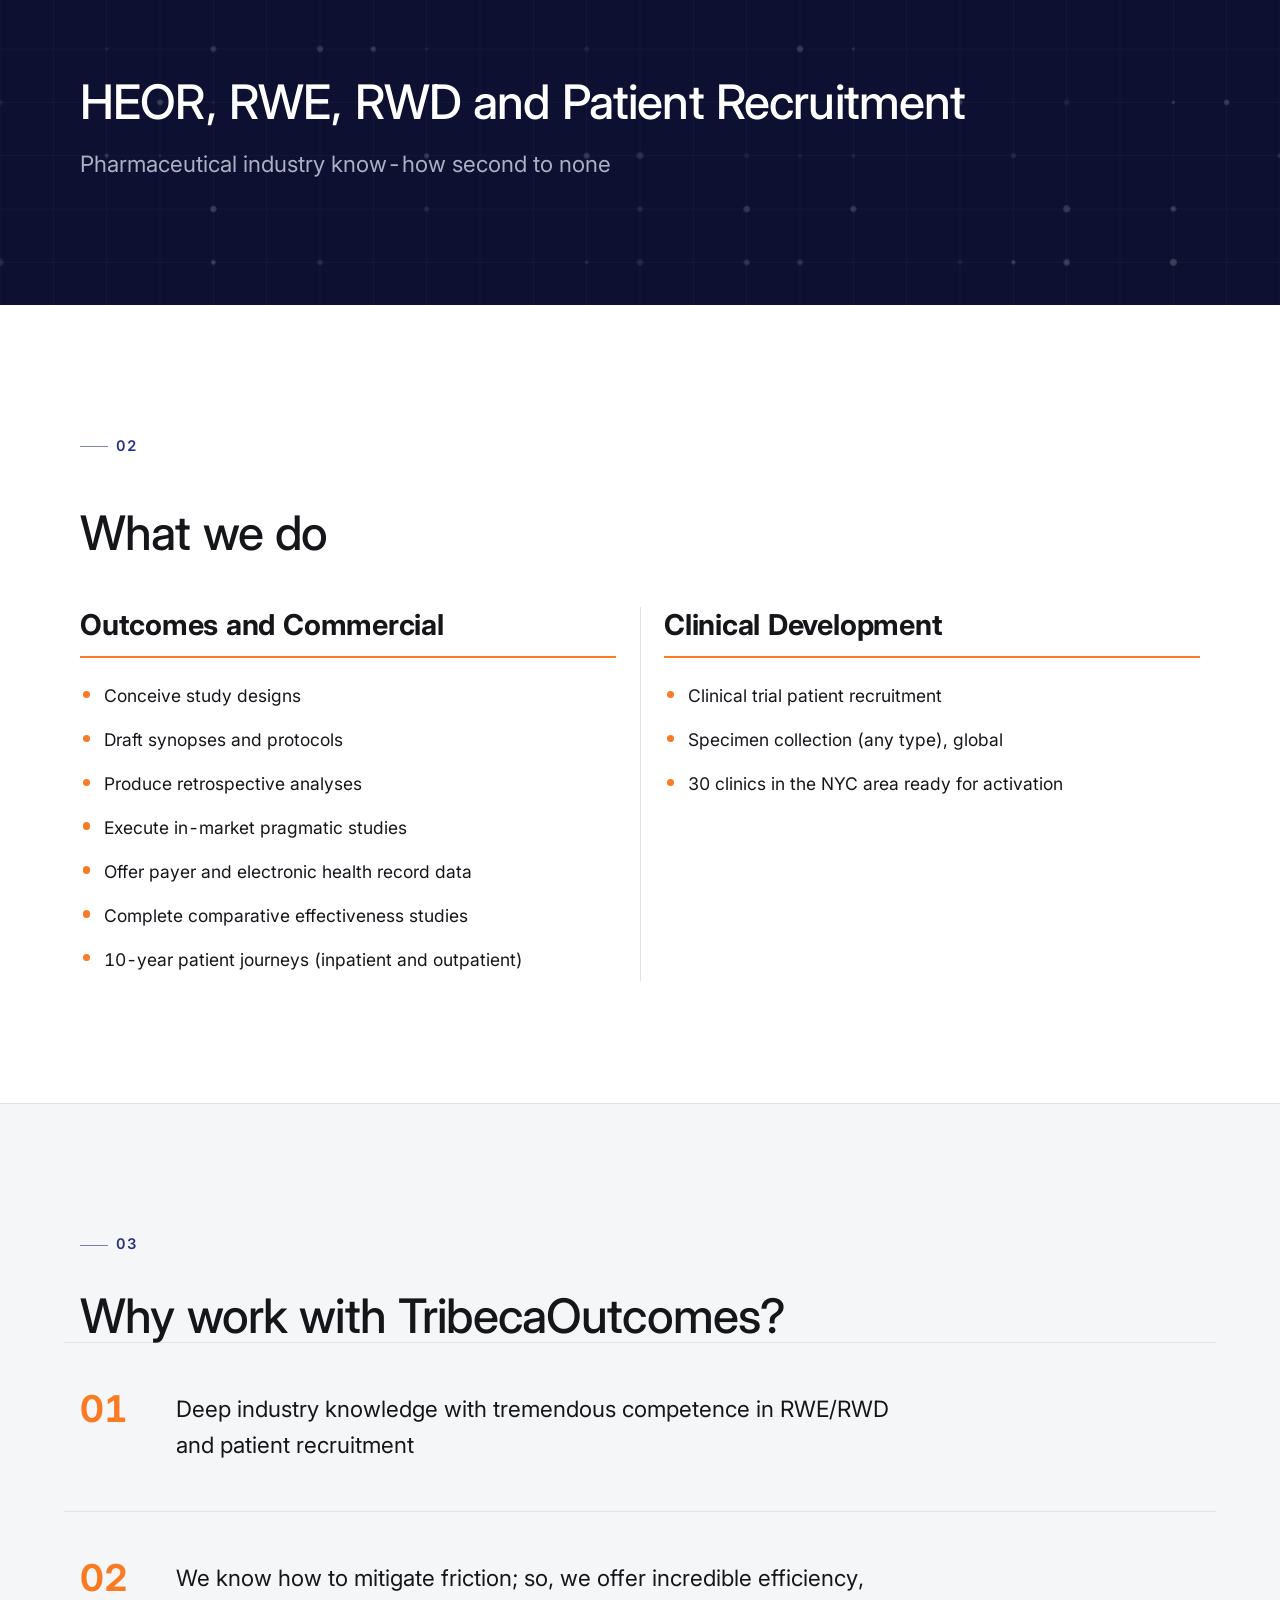
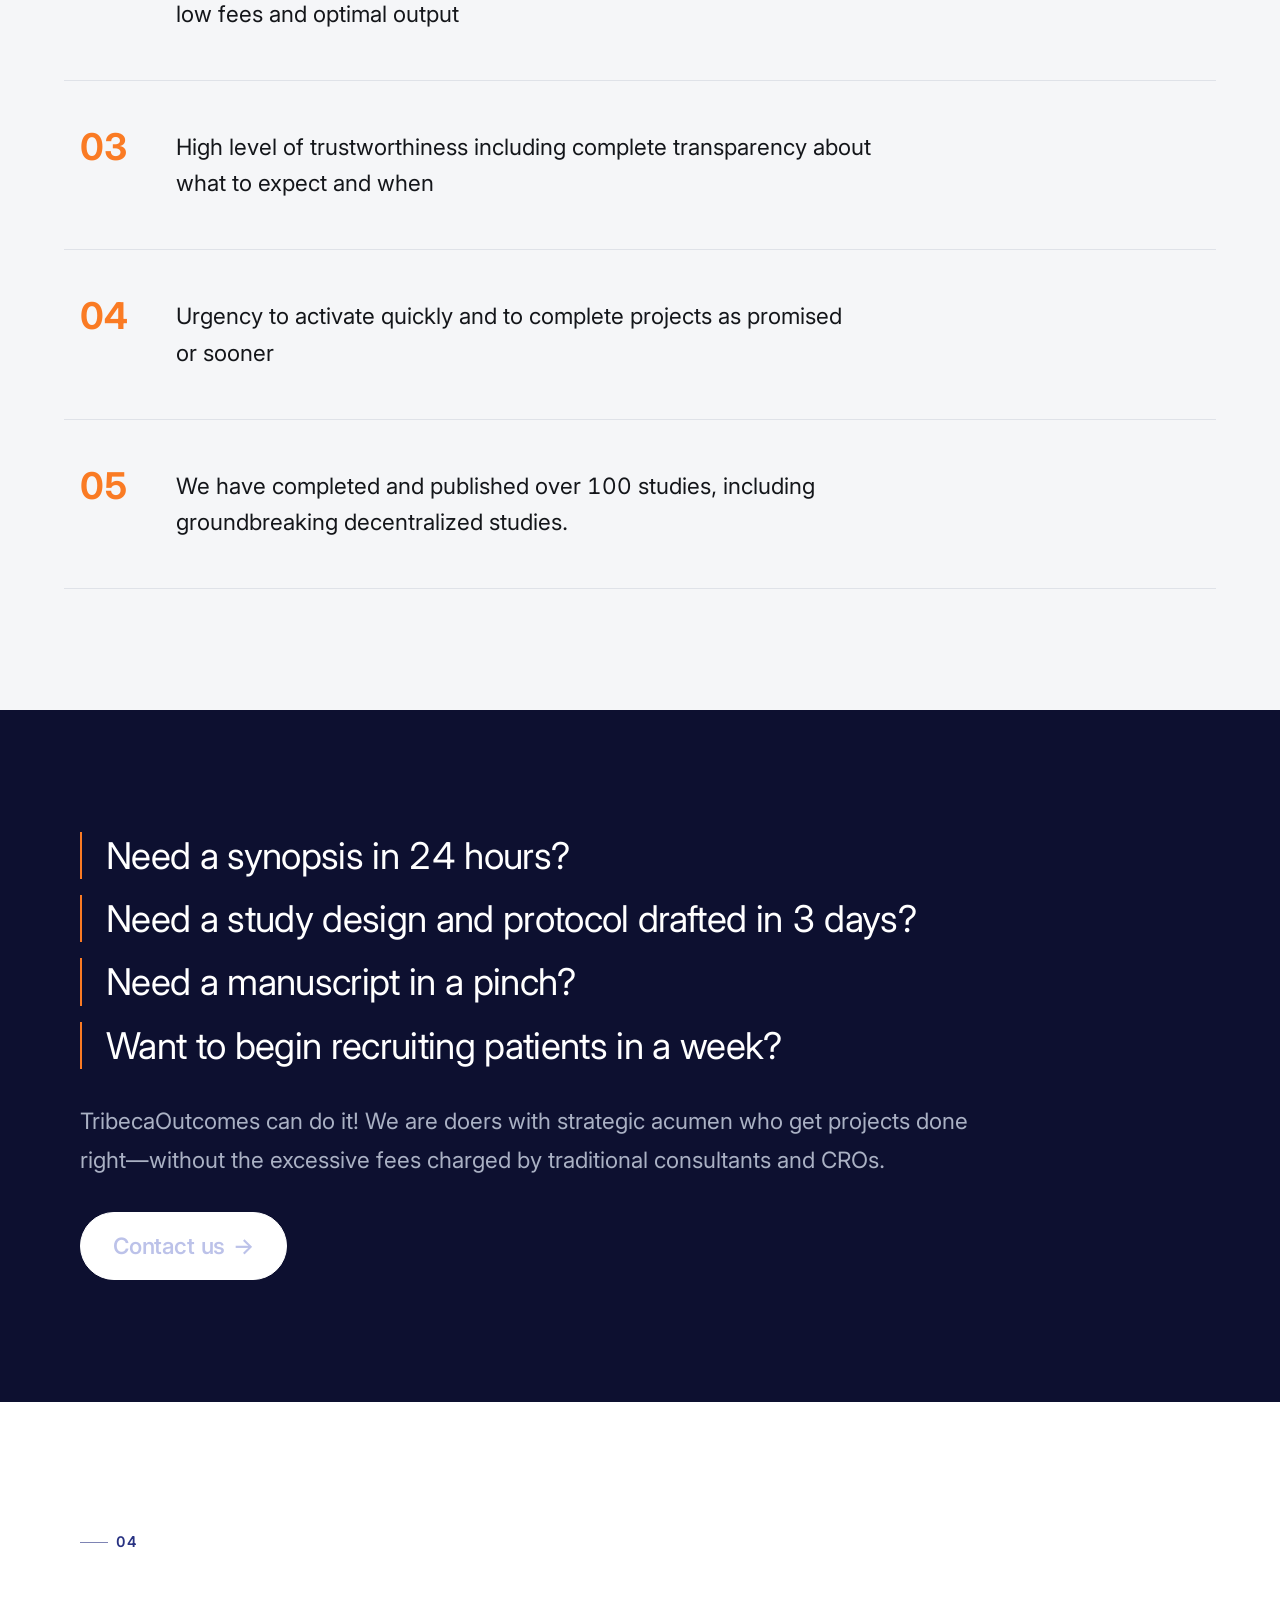
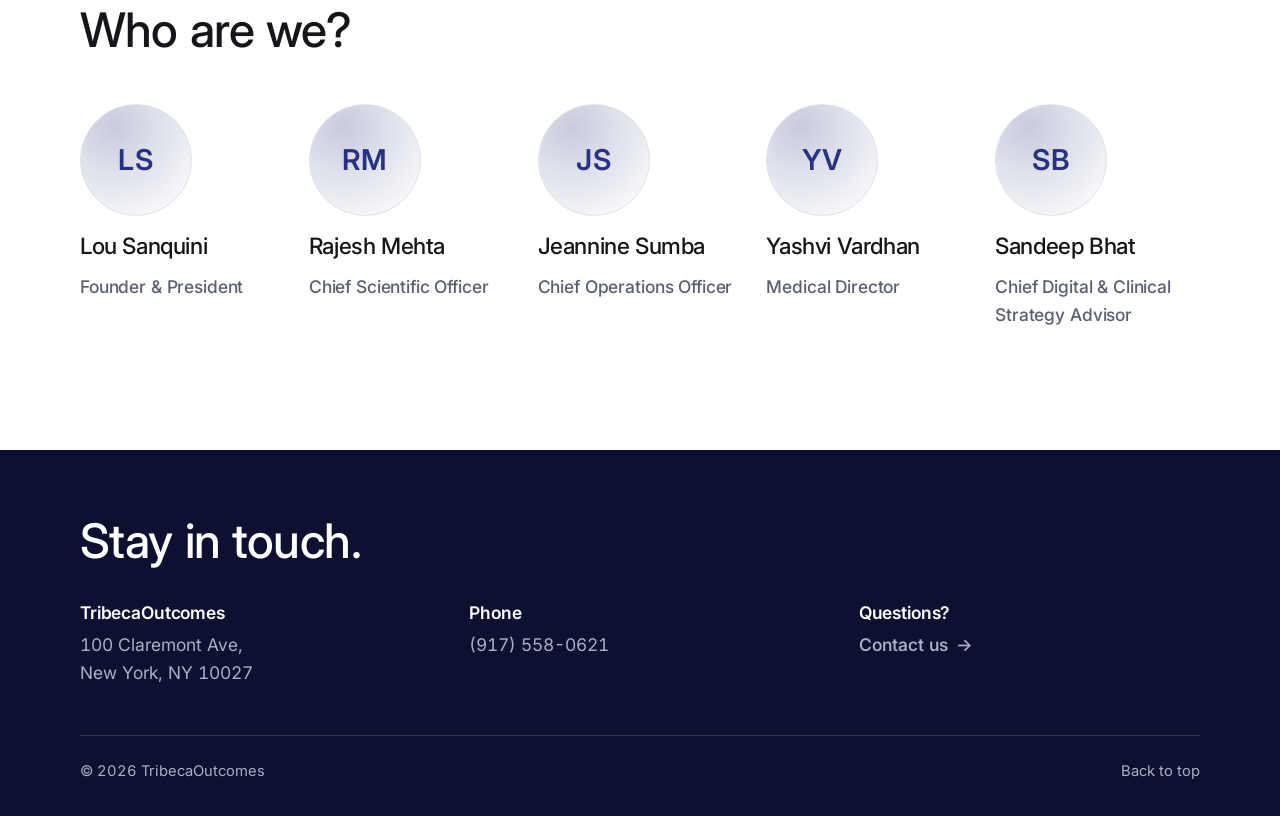
==== commit 1a6662a4: "Set column headings on one line; add a motion pass "Clinical Development" was wrapping. Two causes, " ====
--- a/index.html
+++ b/index.html
@@ -44,6 +44,7 @@
 </head>
 <body>
 <a class="skip-link" href="#main">Skip to content</a>
+<div class="progress" data-progress aria-hidden="true"></div>
 
 <!-- ============================== HEADER ============================== -->
 <header class="site-header" data-header>
--- a/assets/css/components.css
+++ b/assets/css/components.css
@@ -866,22 +866,50 @@
 @media (min-width: 62rem) { .cols--3 { grid-template-columns: repeat(3, minmax(0, 1fr)); } }
 @media (min-width: 62rem) { .cols--2 { grid-template-columns: repeat(2, minmax(0, 1fr)); } }
 
-/* Hairline between columns, on wide screens only. */
+/* Hairline between columns, drawn INSIDE the gap by a pseudo-element.
+   A border plus padding-left on the item would shrink columns 2 and 3 by the
+   padding, leaving the text columns unequal (341 / 292 / 292 at 1440px). */
 @media (min-width: 62rem) {
-  .cols--ruled > * + * {
+  .cols--ruled > * + * { position: relative; }
+  .cols--ruled > * + *::before {
+    content: "";
+    position: absolute;
+    top: 0;
+    bottom: 0;
+    left: calc(var(--sp-7) / -2);
     border-left: 1px solid var(--line);
-    padding-left: var(--sp-7);
   }
 }
+/* Column headings set on ONE line. The size is derived from the widest
+   heading in each grid and the width its column actually gets, so nothing
+   wraps at any viewport:
+     .cols--3  widest is "Clinical Development"     11.77em  -> 11.9 with margin
+     .cols--2  widest is "Outcomes and Commercial"  14.88em  -> 15.0 with margin
+   --col-w mirrors the real track width: the container is 94vw - 12.8px while
+   the gutter is still fluid, capped at 70rem of content, less the gaps. */
+.cols { --head-em: 12; --col-w: calc(94vw - 12.8px); }
+.cols--3 { --head-em: 11.9; }
+.cols--2 { --head-em: 15.0; }
+
+@media (min-width: 40rem) {
+  .cols { --col-w: calc((94vw - 60.8px) / 2); }
+}
+@media (min-width: 62rem) {
+  .cols--3 { --col-w: min(calc((94vw - 108.8px) / 3), calc((70rem - 96px) / 3)); }
+  .cols--2 { --col-w: min(calc((94vw - 60.8px) / 2), calc((70rem - 48px) / 2)); }
+}
+
 .cols .col-heading {
   display: flex;
   align-items: flex-end;
   margin-bottom: var(--sp-4);
   padding-bottom: var(--sp-3);
   border-bottom: 2px solid var(--highlight);
-  /* Fallback for browsers without subgrid: approximates two lines of heading
-     so the rules land close together even if not pixel-identical. */
-  min-height: 2.56em;
+  white-space: nowrap;
+  font-size: min(var(--step-2), calc(var(--col-w) / var(--head-em)));
+  /* Fallback for browsers without subgrid: approximates the heading box so the
+     rules land close together even if not pixel-identical. */
+  min-height: 1.4em;
 }
 
 /* With subgrid, every column's heading occupies the SAME parent grid row, so
--- a/assets/css/art.css
+++ b/assets/css/art.css
@@ -84,3 +84,110 @@
   aspect-ratio: 3 / 2;
 }
 .media-slot img { width: 100%; height: 100%; object-fit: cover; }
+
+/* ==========================================================================
+   Motion pass. Everything here sits inside prefers-reduced-motion:
+   no-preference, and is scoped to .js so nothing depends on it to be legible.
+   ========================================================================== */
+
+/* --- Scroll progress bar ------------------------------------------------ */
+.progress {
+  position: fixed;
+  top: 0;
+  left: 0;
+  z-index: 200;
+  height: 3px;
+  width: 100%;
+  transform: scaleX(var(--p, 0));
+  transform-origin: 0 50%;
+  background: linear-gradient(90deg, var(--navy-500), var(--orange-500));
+  pointer-events: none;
+  will-change: transform;
+}
+@media (prefers-reduced-motion: reduce) { .progress { display: none; } }
+
+@media (prefers-reduced-motion: no-preference) {
+
+  /* --- Hero photograph drifts slowly in ---------------------------------- */
+  .js .hero__media img {
+    animation: ken-burns 28s var(--ease-in-out) both;
+    transform-origin: 58% 45%;
+  }
+
+  /* --- Header condenses once the page scrolls ---------------------------- */
+  .site-header__inner,
+  .brand__img {
+    transition: min-height var(--dur) var(--ease-out),
+                height var(--dur) var(--ease-out);
+  }
+  .site-header.is-stuck .site-header__inner { min-height: 4.1rem; }
+  .site-header.is-stuck .brand__img { height: clamp(1.75rem, 1.3rem + 1.5vw, 2.5rem); }
+
+  /* --- Eyebrow rule draws itself in -------------------------------------- */
+  .js [data-reveal] .eyebrow::before {
+    transform: scaleX(0);
+    transform-origin: 0 50%;
+  }
+  .js [data-reveal].is-visible .eyebrow::before {
+    transform: scaleX(1);
+    transition: transform 620ms var(--ease-out) 120ms;
+  }
+
+  /* --- "Why work with" rows arrive from the left ------------------------- */
+  .js .reasons[data-reveal] > li { transform: translate3d(-22px, 0, 0); }
+  .js .reasons[data-reveal].is-visible > li { transform: none; }
+  .js .reasons[data-reveal] > li::before {
+    transform: scale(0.6);
+    opacity: 0;
+    transition: transform 620ms var(--ease-out), opacity 460ms var(--ease-out);
+    transition-delay: calc(var(--i, 0) * 80ms + 140ms);
+  }
+  .js .reasons[data-reveal].is-visible > li::before { transform: none; opacity: 1; }
+
+  /* --- Questions arrive from the left, rule growing downward ------------- */
+  .js .question-list[data-reveal] > li { transform: translate3d(-26px, 0, 0); }
+  .js .question-list[data-reveal].is-visible > li { transform: none; }
+
+  /* --- People pop in ------------------------------------------------------ */
+  .js .team-grid[data-reveal] > * { transform: translate3d(0, 20px, 0) scale(0.94); }
+  .js .team-grid[data-reveal].is-visible > * { transform: none; }
+  .js .team-grid[data-reveal] > * { transition-timing-function: cubic-bezier(0.34, 1.4, 0.5, 1); }
+
+  /* --- Bullets pop as their row lands ------------------------------------ */
+  .js [data-reveal] .list-bullet li::before {
+    transform: scale(0);
+    transition: transform 420ms cubic-bezier(0.34, 1.6, 0.5, 1);
+  }
+  .js [data-reveal].is-visible .list-bullet li::before { transform: none; }
+  .js [data-reveal] .list-bullet li:nth-child(n)::before { transition-delay: 220ms; }
+  .js [data-reveal] .list-bullet li:nth-child(2)::before { transition-delay: 280ms; }
+  .js [data-reveal] .list-bullet li:nth-child(3)::before { transition-delay: 340ms; }
+  .js [data-reveal] .list-bullet li:nth-child(4)::before { transition-delay: 400ms; }
+  .js [data-reveal] .list-bullet li:nth-child(5)::before { transition-delay: 460ms; }
+  .js [data-reveal] .list-bullet li:nth-child(6)::before { transition-delay: 520ms; }
+  .js [data-reveal] .list-bullet li:nth-child(7)::before { transition-delay: 580ms; }
+
+  /* --- Column rules sweep out from the left ------------------------------ */
+  .js [data-reveal] .col-heading { border-bottom-color: transparent; }
+  .js [data-reveal].is-visible .col-heading {
+    border-bottom-color: var(--highlight);
+    transition: border-bottom-color 520ms var(--ease-out) 240ms;
+  }
+
+  /* --- Logo lifts on hover ------------------------------------------------ */
+  .brand { transition: transform var(--dur) var(--ease-out); }
+  .brand:hover { transform: translateY(-2px); }
+
+  /* --- Nav underline already grows; add a gentle lift --------------------- */
+  .nav__link { transition: color var(--dur-fast) var(--ease-out), transform var(--dur-fast) var(--ease-out); }
+  .nav__link:hover { transform: translateY(-1px); }
+
+  /* --- Theme control rotates as it cycles --------------------------------- */
+  .theme-toggle svg { transition: transform 420ms var(--ease-out); }
+  .theme-toggle:hover svg { transform: rotate(18deg) scale(1.08); }
+}
+
+@keyframes ken-burns {
+  from { transform: scale(1.001); }
+  to   { transform: scale(1.085); }
+}
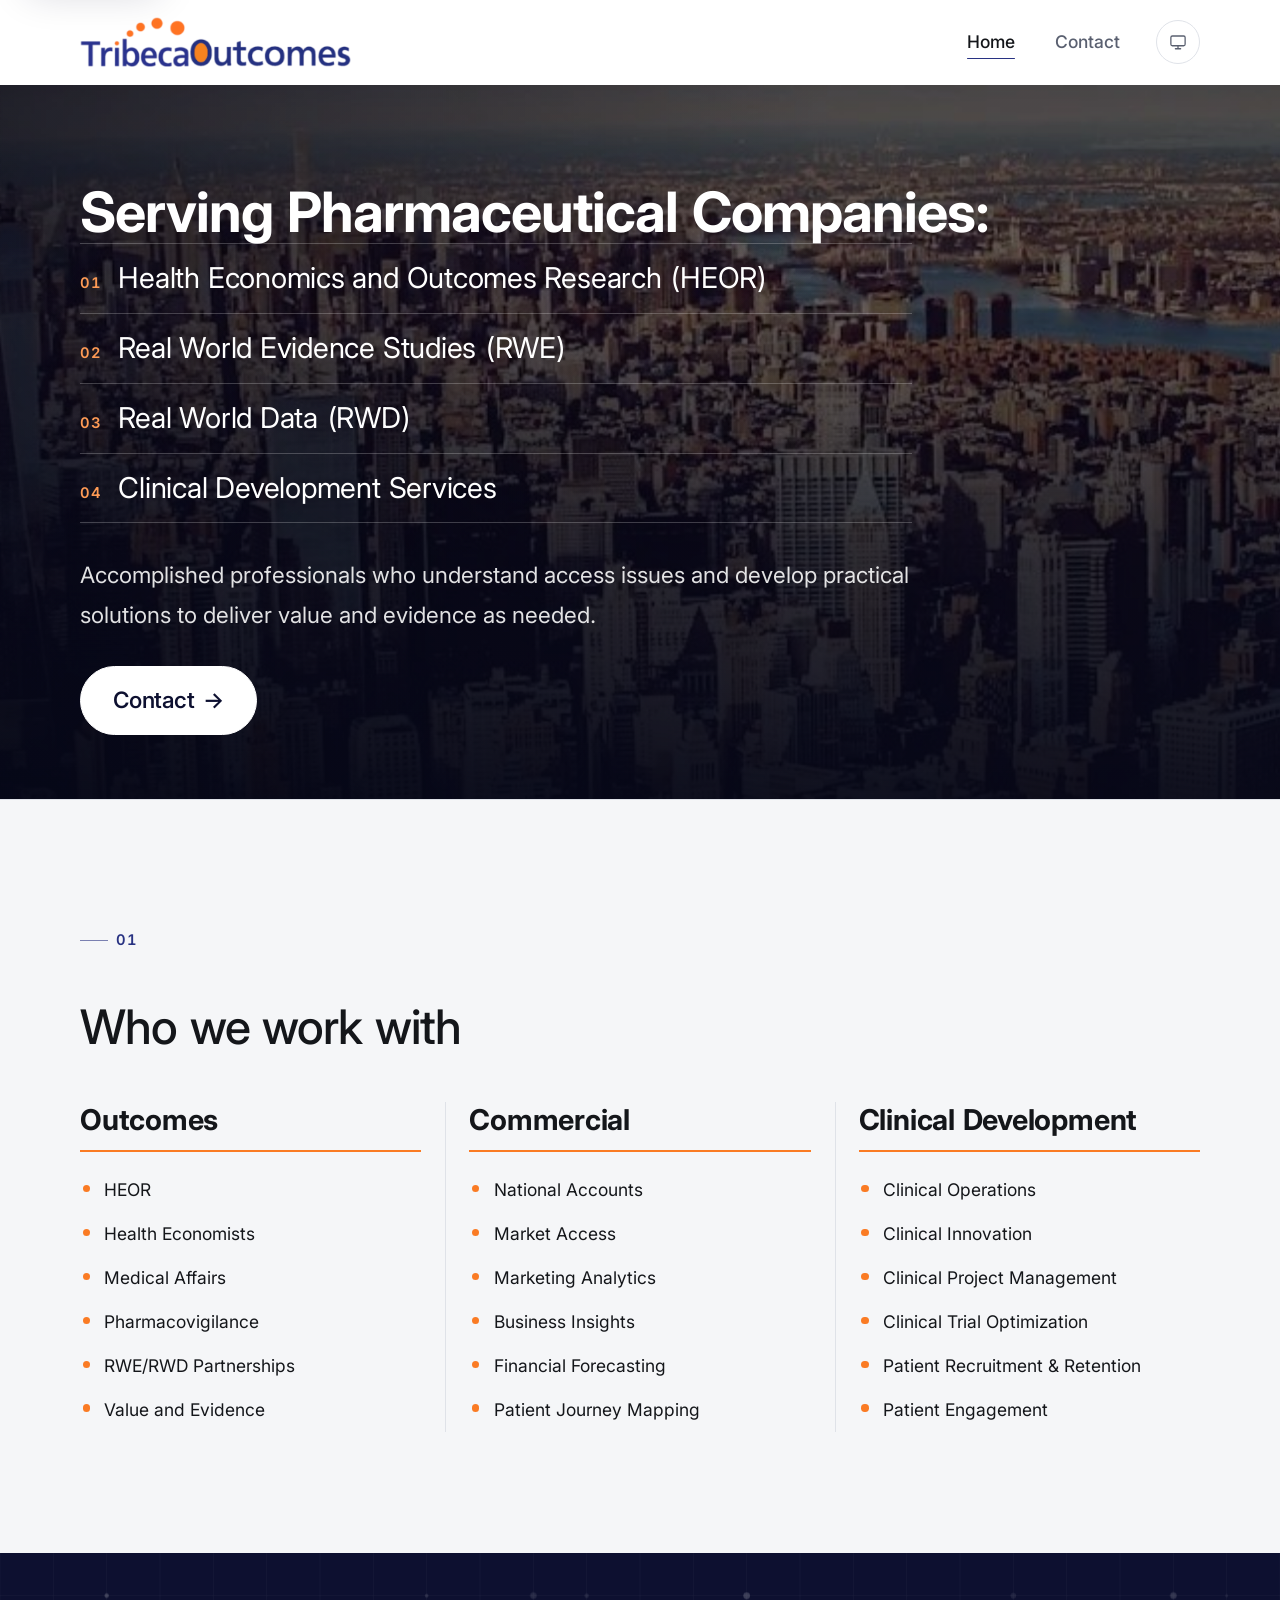
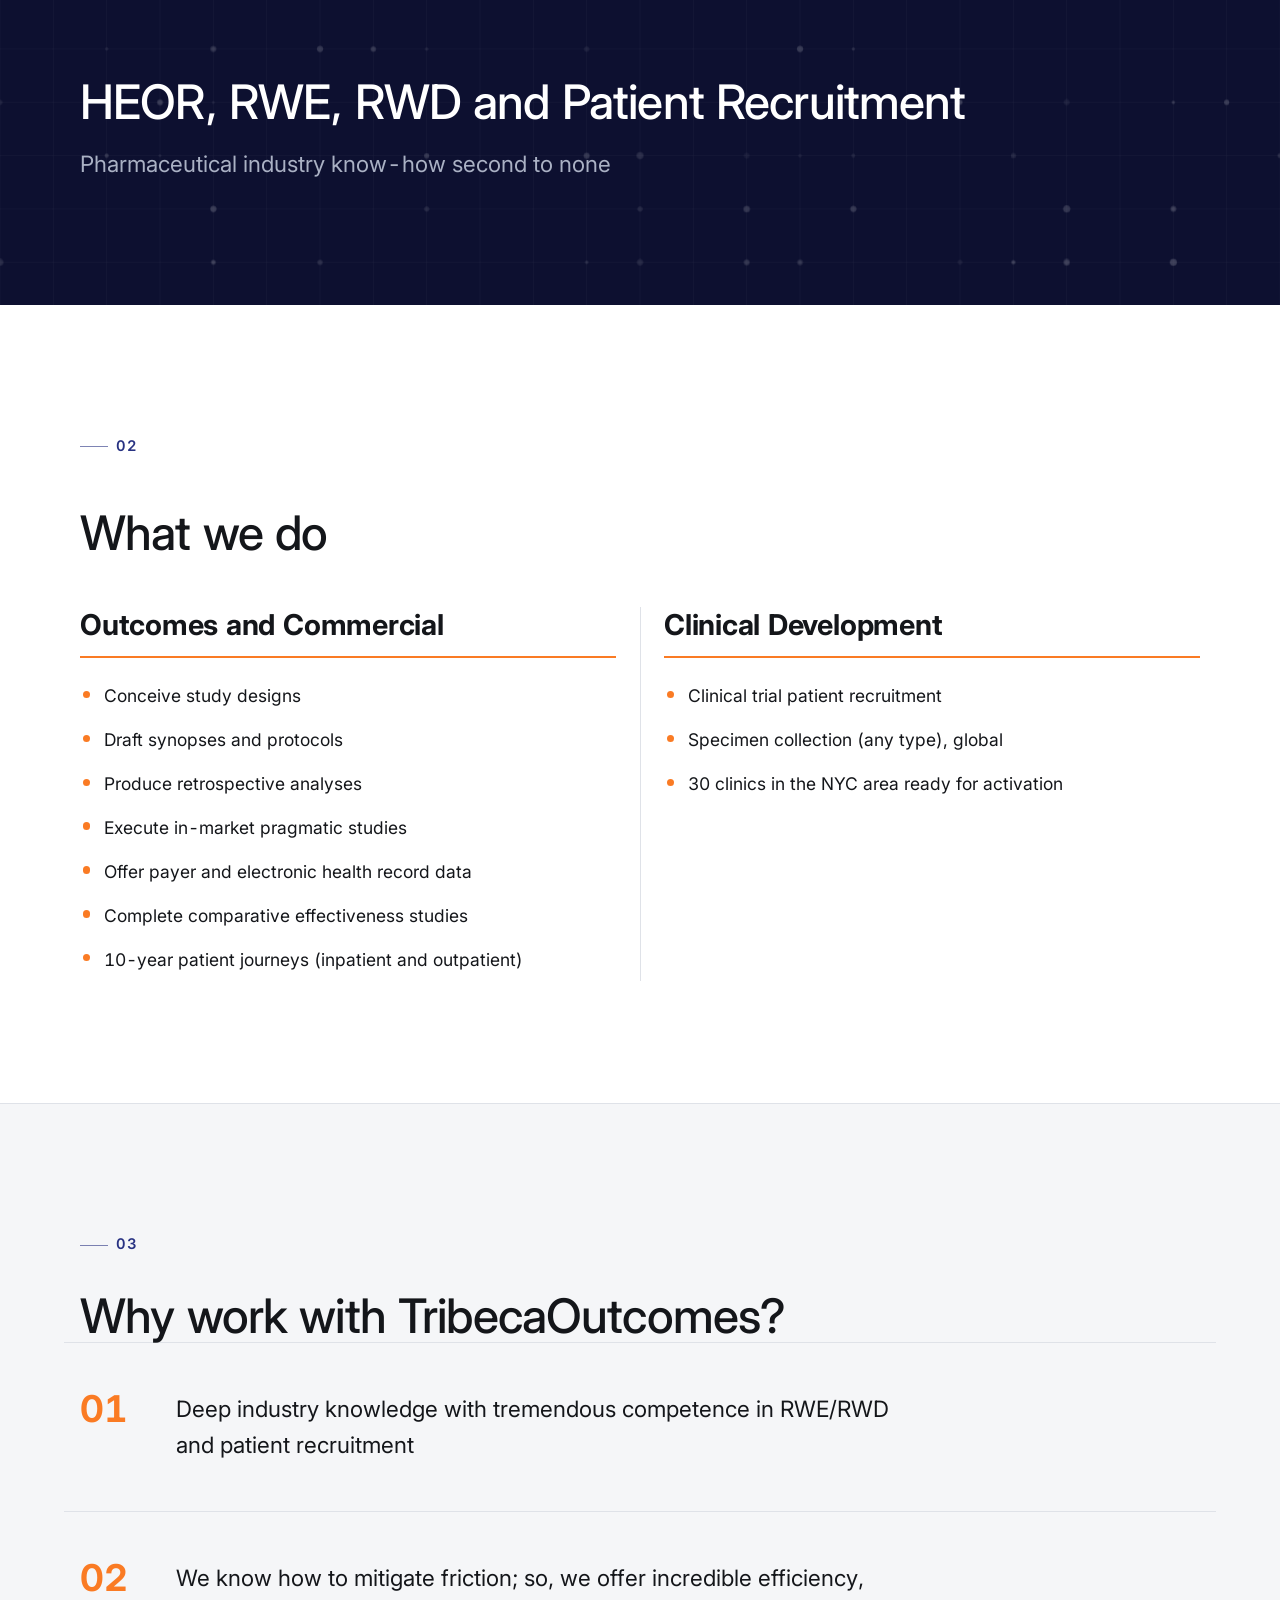
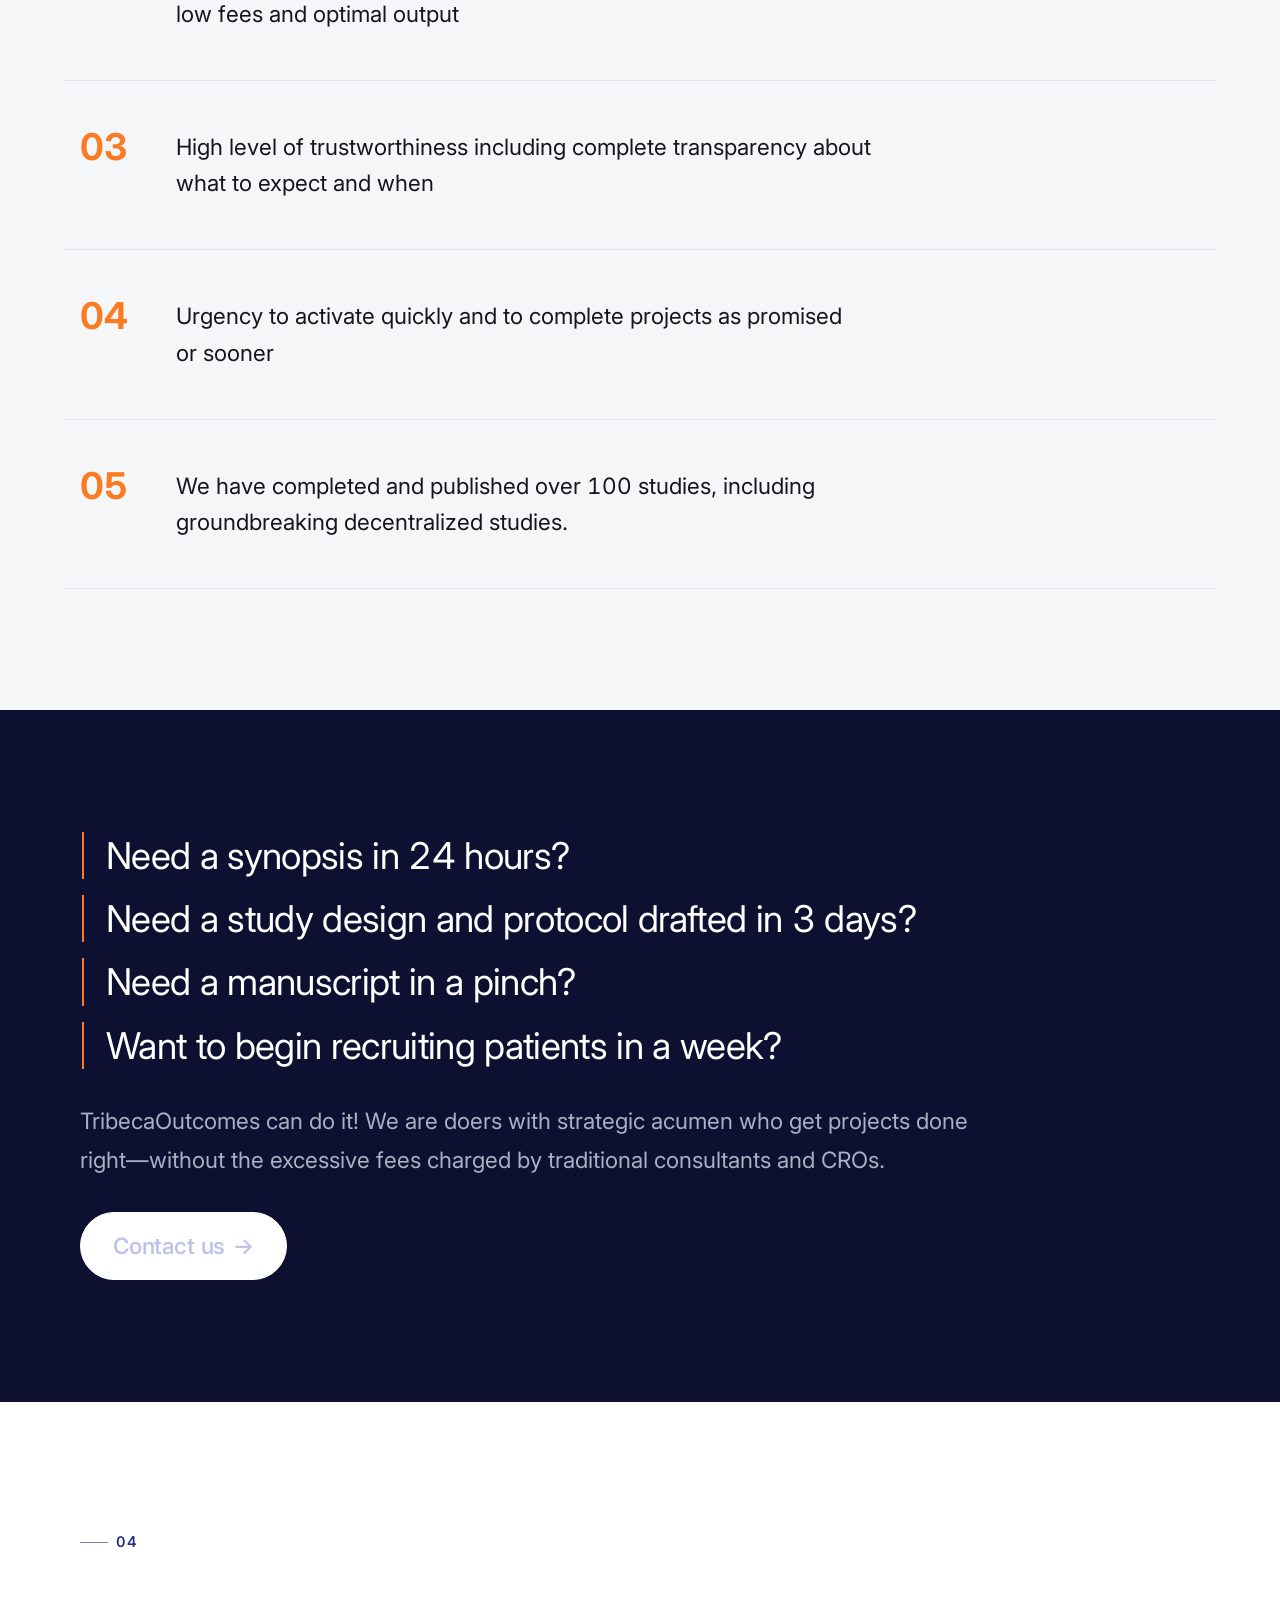
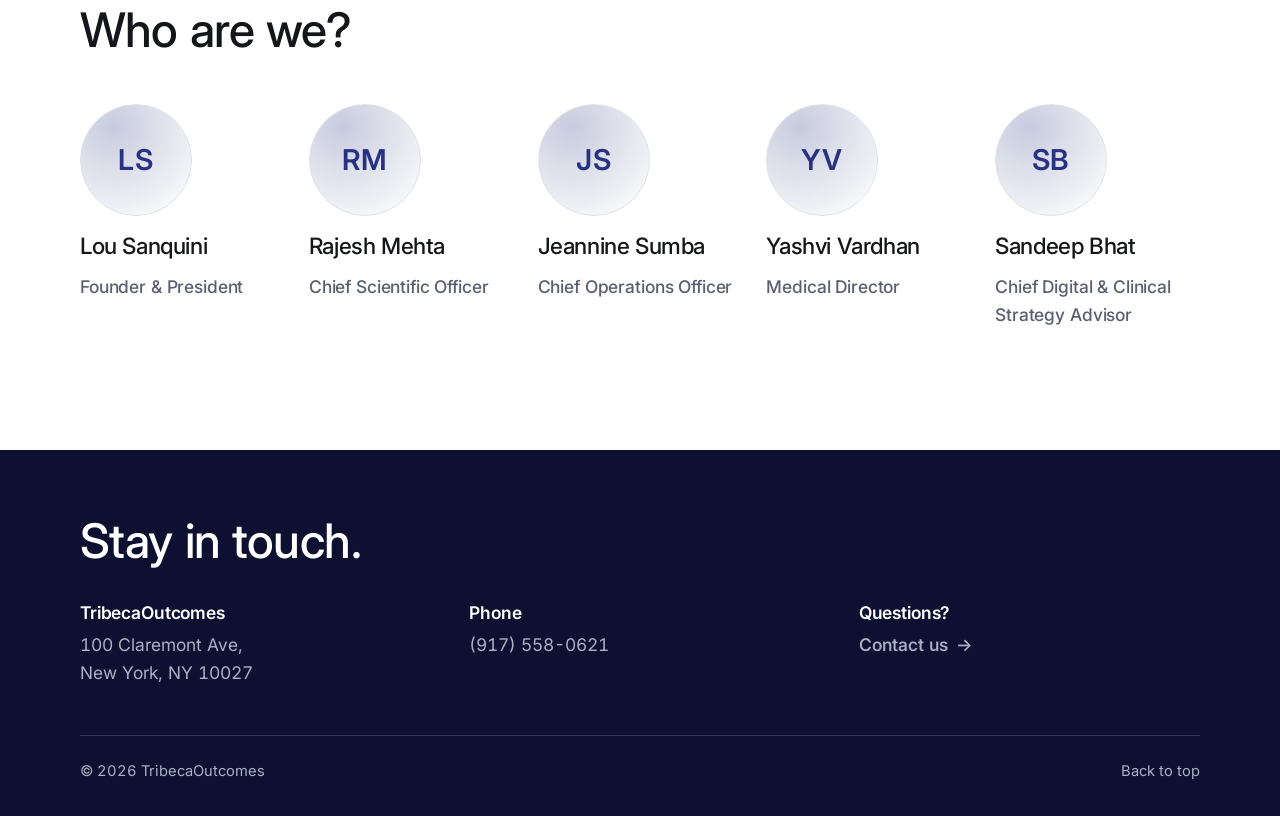
==== commit d8c8cfd6: "Second motion pass: word-split headings, parallax, tilt, sweeps - Headings assemble word by word on " ====
--- a/index.html
+++ b/index.html
@@ -93,7 +93,7 @@
 
     <div class="container">
       <div class="stack stack--lg hero__body">
-        <h1 class="hero__title">Serving Pharmaceutical Companies:</h1>
+        <h1 class="hero__title" data-split>Serving Pharmaceutical Companies:</h1>
 
         <ul class="list-lead">
           <li>Health Economics and Outcomes Research (HEOR)</li>
@@ -116,7 +116,7 @@
     <div class="container stack stack--xl">
       <div class="stack" data-reveal>
         <p class="eyebrow">01</p>
-        <h2>Who we work with</h2>
+        <h2 data-split>Who we work with</h2>
       </div>
 
       <div class="cols cols--3 cols--ruled" data-reveal data-reveal-group>
@@ -168,7 +168,7 @@
       </svg>
     </div>
     <div class="container stack" data-reveal>
-      <h2 class="measure">HEOR, RWE, RWD and Patient Recruitment</h2>
+      <h2 class="measure" data-split>HEOR, RWE, RWD and Patient Recruitment</h2>
       <p class="lede">Pharmaceutical industry know-how second to none</p>
     </div>
   </section>
@@ -178,7 +178,7 @@
     <div class="container stack stack--xl">
       <div class="stack" data-reveal>
         <p class="eyebrow">02</p>
-        <h2>What we do</h2>
+        <h2 data-split>What we do</h2>
       </div>
 
       <div class="cols cols--2 cols--ruled" data-reveal data-reveal-group>
@@ -213,7 +213,7 @@
       <div class="stack stack--lg">
         <div class="stack" data-reveal>
           <p class="eyebrow">03</p>
-          <h2>Why work with TribecaOutcomes?</h2>
+          <h2 data-split>Why work with TribecaOutcomes?</h2>
         </div>
 
         <ol class="reasons" data-reveal data-reveal-group>
@@ -251,7 +251,7 @@
     <div class="container stack stack--xl">
       <div class="stack" data-reveal>
         <p class="eyebrow">04</p>
-        <h2>Who are we?</h2>
+        <h2 data-split>Who are we?</h2>
       </div>
 
       <!-- Monogram avatars stand in until portraits are supplied. Replacing one
@@ -305,7 +305,7 @@
 <!-- ============================== FOOTER ============================== -->
 <footer class="site-footer">
   <div class="container stack stack--lg">
-    <h2>Stay in touch.</h2>
+    <h2 data-split>Stay in touch.</h2>
 
     <div class="footer__grid">
       <div class="detail">
--- a/assets/css/art.css
+++ b/assets/css/art.css
@@ -191,3 +191,101 @@
   from { transform: scale(1.001); }
   to   { transform: scale(1.085); }
 }
+
+/* ==========================================================================
+   Motion pass 2. Same rules: inside prefers-reduced-motion: no-preference,
+   scoped to .js, nothing load-bearing for legibility.
+   ========================================================================== */
+
+@media (prefers-reduced-motion: no-preference) {
+
+  /* --- Headings assemble word by word ------------------------------------ */
+  .js .split { perspective: 800px; }
+  .js .split .w {
+    display: inline-block;
+    opacity: 0;
+    transform: translate3d(0, 0.5em, 0) rotateX(-55deg);
+    transform-origin: 50% 100%;
+    transition: opacity 520ms var(--ease-out), transform 620ms var(--ease-out);
+    transition-delay: calc(var(--w, 0) * 65ms);
+  }
+  .js .split.is-visible .w { opacity: 1; transform: none; }
+
+  /* --- Buttons catch a sweep of light ------------------------------------ */
+  .btn { position: relative; overflow: hidden; }
+  .btn::after {
+    content: "";
+    position: absolute;
+    inset: 0;
+    background: linear-gradient(105deg, transparent 35%, rgba(255,255,255,0.42) 50%, transparent 65%);
+    transform: translateX(-120%);
+    transition: transform 720ms var(--ease-out);
+    pointer-events: none;
+  }
+  .btn:hover::after { transform: translateX(120%); }
+  .btn--secondary::after,
+  .btn--ghost::after { background: linear-gradient(105deg, transparent 35%, rgba(40,50,130,0.14) 50%, transparent 65%); }
+
+  /* --- Footer links draw an underline ------------------------------------ */
+  .site-footer a, .footer__list a {
+    background-image: linear-gradient(currentColor, currentColor);
+    background-repeat: no-repeat;
+    background-position: 0 100%;
+    background-size: 0% 1px;
+    transition: background-size 380ms var(--ease-out), color var(--dur-fast) var(--ease-out);
+    text-decoration: none;
+  }
+  .site-footer a:hover, .footer__list a:hover {
+    background-size: 100% 1px;
+    text-decoration: none;
+  }
+
+  /* --- The question rules grow downward ----------------------------------- */
+  .js .question-list[data-reveal] > li {
+    border-left-color: transparent;
+    background-image: linear-gradient(var(--highlight), var(--highlight));
+    background-repeat: no-repeat;
+    background-position: 0 0;
+    background-size: 2px 0%;
+    transition: opacity var(--dur-slow) var(--ease-out),
+                transform var(--dur-slow) var(--ease-out),
+                background-size 620ms var(--ease-out);
+  }
+  .js .question-list[data-reveal].is-visible > li {
+    background-size: 2px 100%;
+    transition-delay: calc(var(--i, 0) * 80ms);
+  }
+
+  /* --- Portraits tilt toward the pointer ---------------------------------- */
+  .team-card { perspective: 700px; }
+  .team-card__avatar {
+    transform: rotateX(var(--tx, 0deg)) rotateY(var(--ty, 0deg));
+    transition: transform 240ms var(--ease-out), box-shadow var(--dur) var(--ease-out), border-color var(--dur) var(--ease-out);
+    will-change: transform;
+  }
+  .team-card:hover .team-card__avatar { transition-duration: 90ms; }
+
+  /* --- The measurement grid twinkles -------------------------------------- */
+  .band-art circle { animation: twinkle 5.5s var(--ease-in-out) infinite; }
+  .band-art circle:nth-child(3n)  { animation-duration: 7.5s; animation-delay: -1.2s; }
+  .band-art circle:nth-child(4n)  { animation-duration: 9s;   animation-delay: -2.6s; }
+  .band-art circle:nth-child(5n)  { animation-duration: 6.5s; animation-delay: -3.9s; }
+  .band-art circle:nth-child(7n)  { animation-duration: 11s;  animation-delay: -0.6s; }
+
+  /* --- Hero parallax, driven from JS -------------------------------------- */
+  .js .hero__media { transform: translate3d(0, var(--par, 0px), 0); will-change: transform; }
+  .js .hero__body  { opacity: var(--heroFade, 1); }
+
+  /* --- Theme control pops when it changes --------------------------------- */
+  .theme-toggle.is-changing svg { animation: icon-pop 420ms var(--ease-out); }
+}
+
+@keyframes twinkle {
+  0%, 100% { opacity: 0.25; }
+  50%      { opacity: 1; }
+}
+@keyframes icon-pop {
+  0%   { transform: rotate(-90deg) scale(0.4); opacity: 0; }
+  60%  { transform: rotate(8deg) scale(1.12); opacity: 1; }
+  100% { transform: none; opacity: 1; }
+}
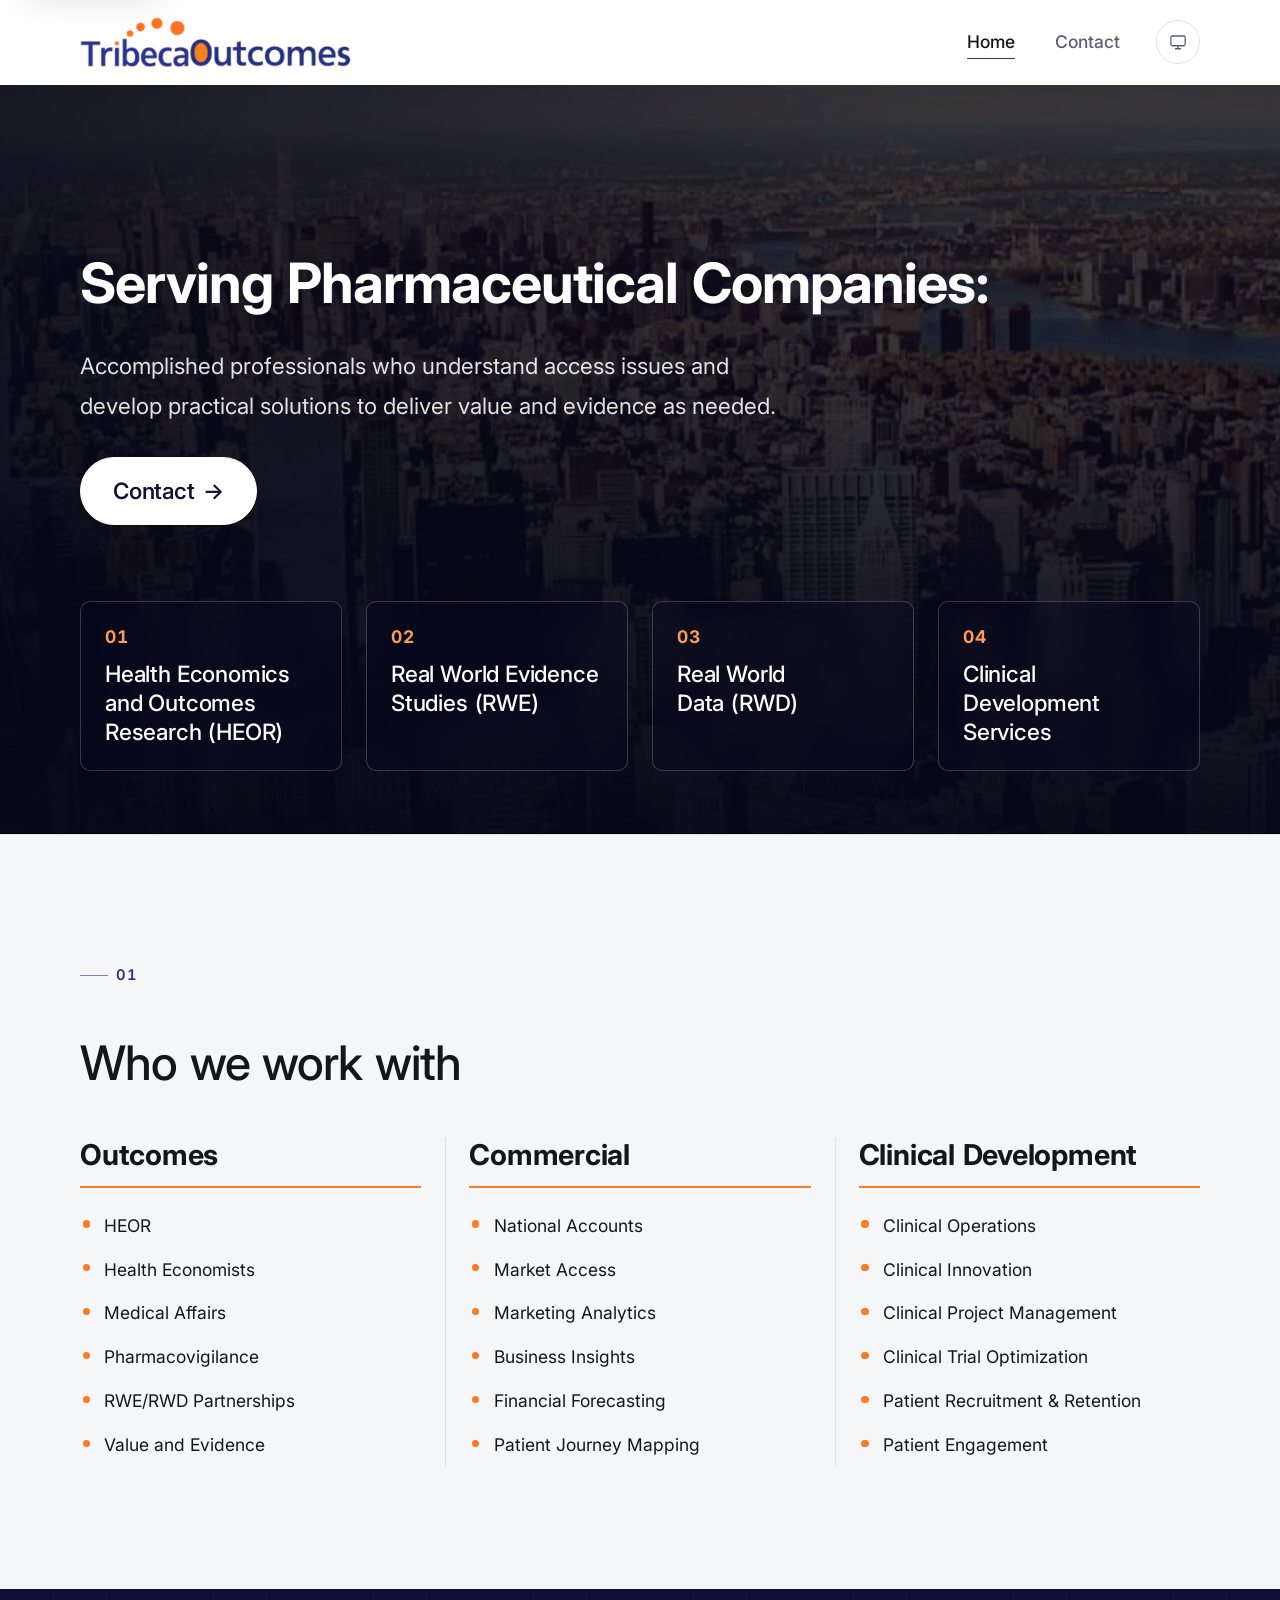
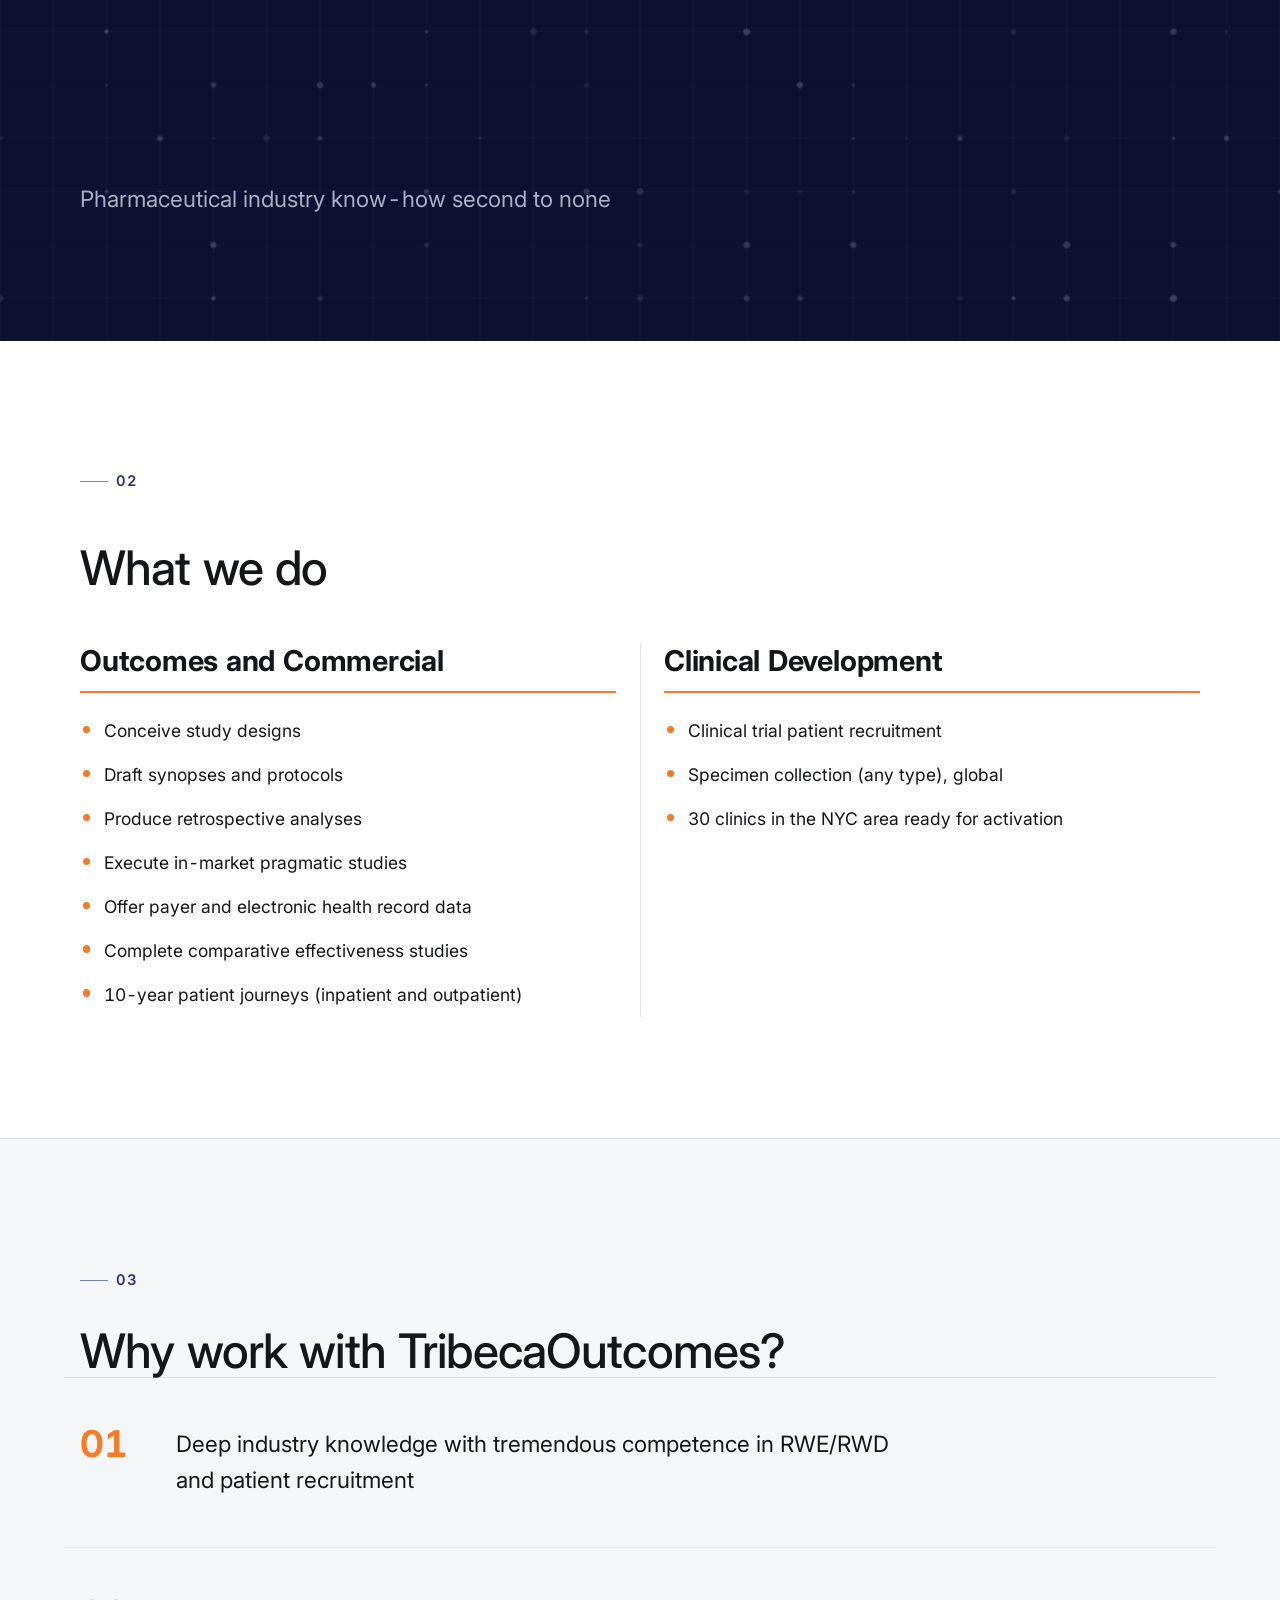
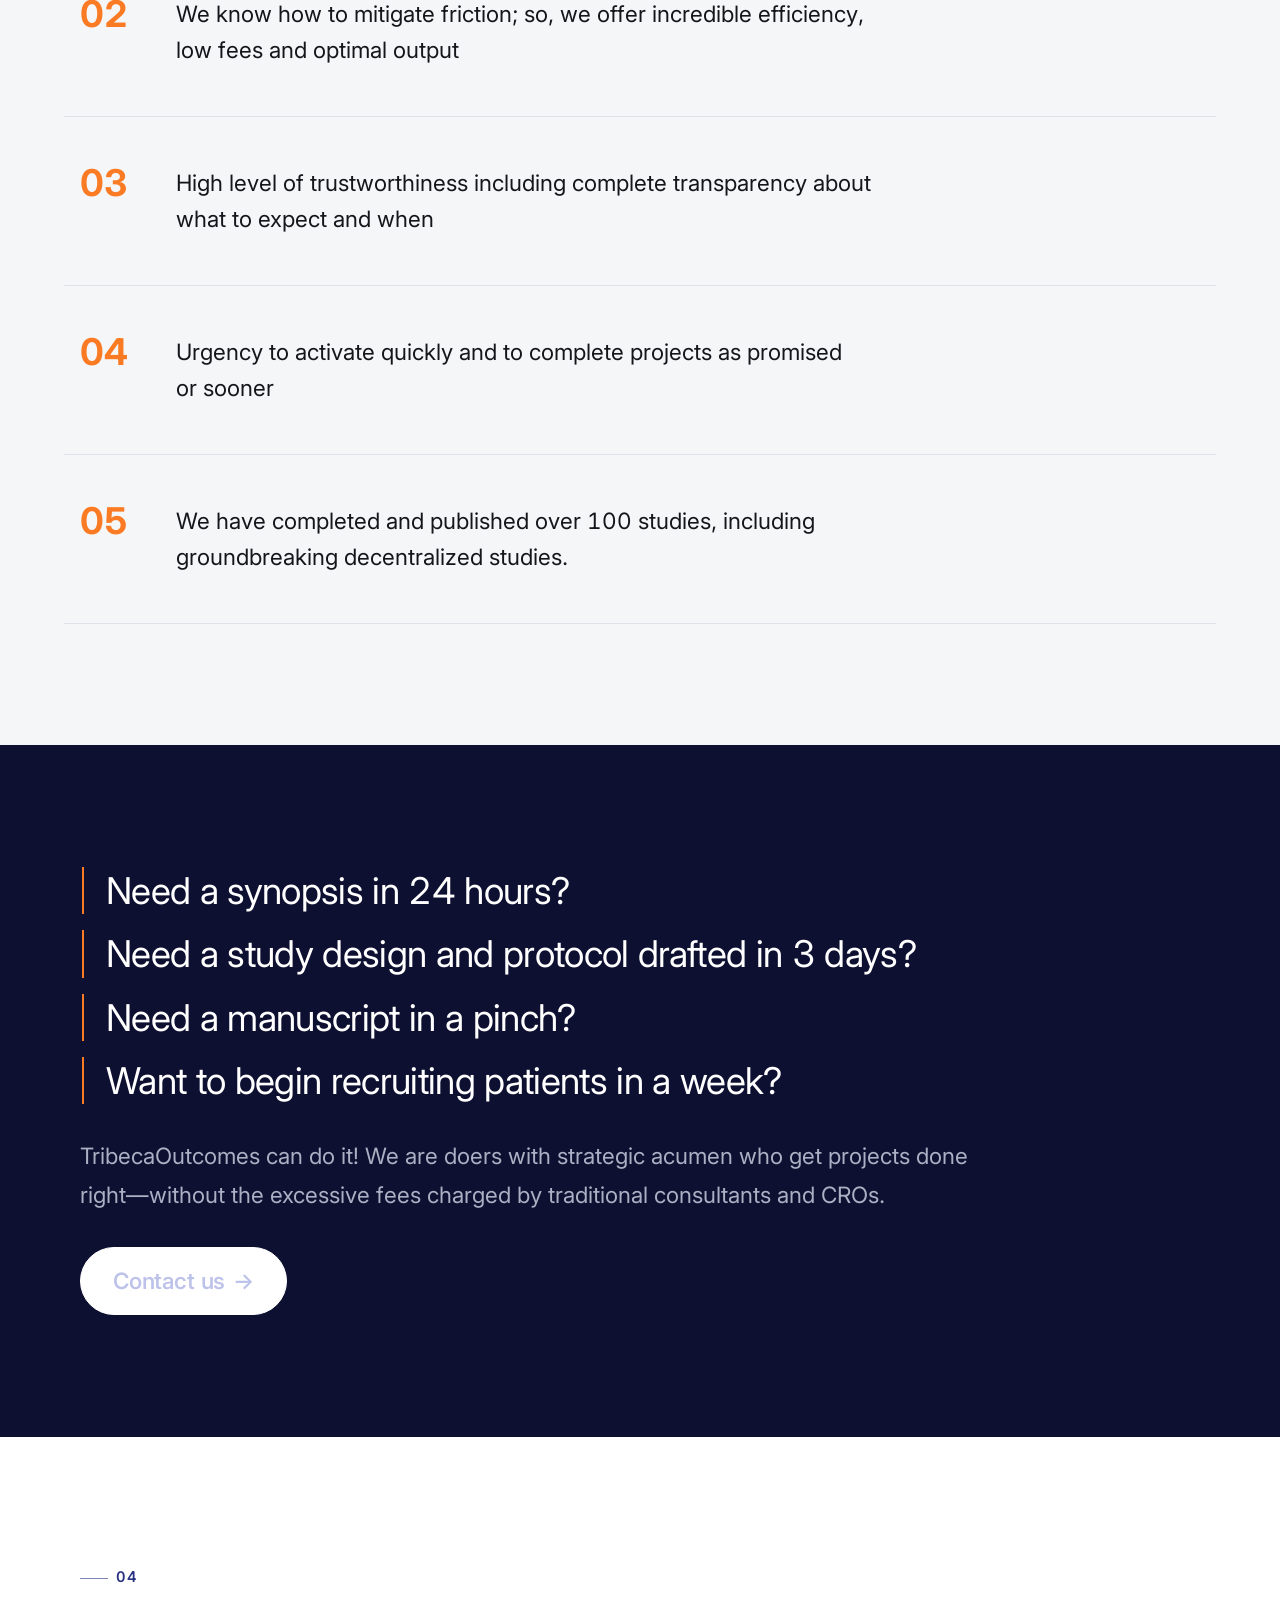
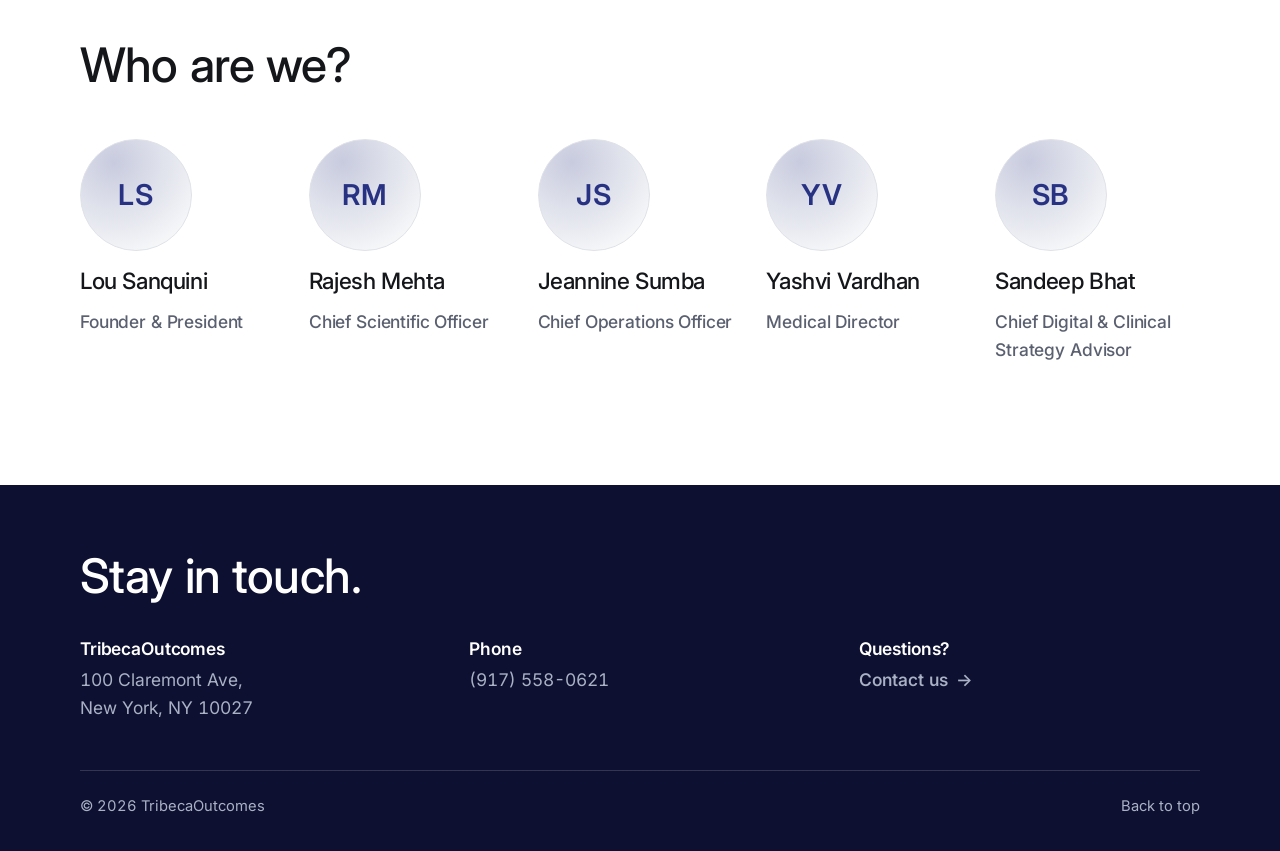
==== commit 3e2a8862: "Rework the hero: services as tiles, deeper scrim The service list had three problems visible on the " ====
--- a/index.html
+++ b/index.html
@@ -91,16 +91,9 @@
     </div>
     <div class="hero__scrim" aria-hidden="true"></div>
 
-    <div class="container">
+    <div class="container hero__inner">
       <div class="stack stack--lg hero__body">
         <h1 class="hero__title" data-split>Serving Pharmaceutical Companies:</h1>
-
-        <ul class="list-lead">
-          <li>Health Economics and Outcomes Research (HEOR)</li>
-          <li>Real World Evidence Studies (RWE)</li>
-          <li>Real World Data (RWD)</li>
-          <li>Clinical Development Services</li>
-        </ul>
 
         <p class="lede">Accomplished professionals who understand access issues and develop practical solutions to deliver value and evidence as needed.</p>
 
@@ -108,6 +101,15 @@
           <a class="btn btn--lg btn--on-dark" href="contact.html">Contact <span class="btn__arrow" aria-hidden="true">→</span></a>
         </div>
       </div>
+
+      <!-- The four services, as tiles across the full width. Same four strings,
+           unchanged; only their presentation differs from the earlier list. -->
+      <ul class="hero-tiles" data-reveal data-reveal-group>
+        <li>Health Economics and Outcomes Research (HEOR)</li>
+        <li>Real World Evidence Studies (RWE)</li>
+        <li>Real World Data (RWD)</li>
+        <li>Clinical Development Services</li>
+      </ul>
     </div>
   </section>
 
--- a/assets/css/components.css
+++ b/assets/css/components.css
@@ -1047,3 +1047,99 @@
 .section--inverse .brand__img--light { display: none; }
 .site-footer .brand__img--dark,
 .section--inverse .brand__img--dark { display: block; }
+
+/* ==========================================================================
+   Hero rework: copy block up top, services as tiles across the bottom
+   ========================================================================== */
+
+.hero--image {
+  align-items: stretch;
+  min-height: clamp(34rem, 26rem + 26vw, 50rem);
+  padding-block: clamp(5rem, 3.5rem + 7vw, 9rem) clamp(2.5rem, 1.5rem + 3vw, 4rem);
+}
+.hero__inner {
+  display: flex;
+  flex-direction: column;
+  justify-content: flex-end;
+  gap: clamp(2.5rem, 1.5rem + 4vw, 5rem);
+}
+.hero__body .lede { max-width: 46rem; font-size: var(--step-1); }
+
+/* A deeper, more even scrim: the old one left the upper right of the
+   photograph bright while the copy sat over the dark lower left. */
+.hero__scrim {
+  background:
+    linear-gradient(to top, rgba(6, 8, 24, 0.94) 0%, rgba(6, 8, 24, 0.78) 30%, rgba(6, 8, 24, 0.52) 62%, rgba(6, 8, 24, 0.44) 100%),
+    linear-gradient(to right, rgba(6, 8, 24, 0.66), rgba(6, 8, 24, 0.12) 72%);
+}
+
+/* --- Service tiles ------------------------------------------------------- */
+.hero-tiles {
+  list-style: none;
+  margin: 0;
+  padding: 0;
+  counter-reset: tile;
+  display: grid;
+  gap: var(--sp-4);
+  grid-template-columns: minmax(0, 1fr);
+}
+@media (min-width: 40rem) {
+  .hero-tiles { grid-template-columns: repeat(2, minmax(0, 1fr)); }
+  /* Only once tiles sit side by side do they need a shared floor; on a
+     single column it just pads short items with dead space. */
+  .hero-tiles li { min-height: 8.5rem; }
+}
+@media (min-width: 64rem) { .hero-tiles { grid-template-columns: repeat(4, minmax(0, 1fr)); gap: var(--sp-5); } }
+
+.hero-tiles li {
+  counter-increment: tile;
+  position: relative;
+  display: flex;
+  flex-direction: column;
+  gap: var(--sp-3);
+  padding: var(--sp-5);
+  color: #fff;
+  font-size: var(--step-1);
+  font-weight: 500;
+  line-height: var(--leading-snug);
+  letter-spacing: var(--tracking-snug);
+  text-wrap: pretty;
+  border: 1px solid rgba(255, 255, 255, 0.20);
+  border-radius: var(--radius-lg);
+  background: rgba(8, 10, 30, 0.46);
+  backdrop-filter: blur(12px) saturate(1.25);
+  -webkit-backdrop-filter: blur(12px) saturate(1.25);
+  overflow: hidden;
+}
+.hero-tiles li::before {
+  content: counter(tile, decimal-leading-zero);
+  font-size: var(--step-0);
+  font-weight: 700;
+  letter-spacing: var(--tracking-wide);
+  color: var(--orange-400);
+  font-variant-numeric: tabular-nums;
+}
+/* Accent bar across the top, drawn in on hover. */
+.hero-tiles li::after {
+  content: "";
+  position: absolute;
+  inset: 0 0 auto 0;
+  height: 2px;
+  background: var(--orange-500);
+  transform: scaleX(0);
+  transform-origin: 0 50%;
+}
+@media (prefers-reduced-motion: no-preference) {
+  .hero-tiles li {
+    transition: transform var(--dur) var(--ease-out),
+                background-color var(--dur) var(--ease-out),
+                border-color var(--dur) var(--ease-out);
+  }
+  .hero-tiles li::after { transition: transform 460ms var(--ease-out); }
+}
+.hero-tiles li:hover {
+  transform: translateY(-5px);
+  background: rgba(8, 10, 30, 0.66);
+  border-color: rgba(255, 255, 255, 0.34);
+}
+.hero-tiles li:hover::after { transform: none; }
